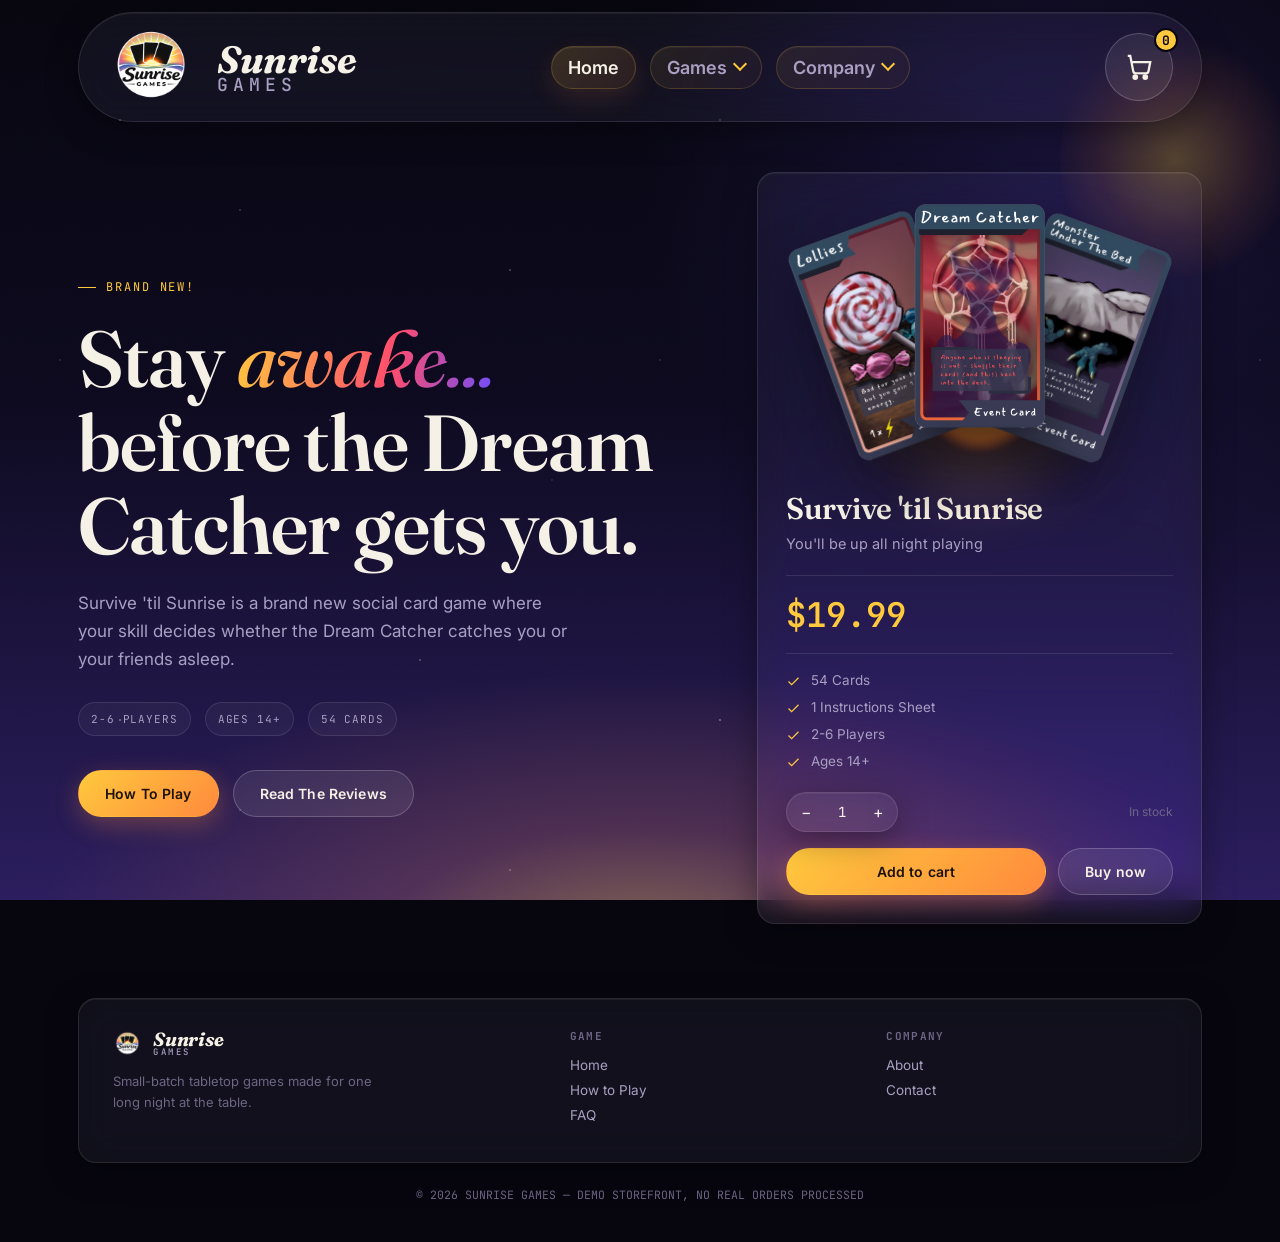
==== index.html @ 753b2a3f "Update drawer body styles and navigation links" ====
<!DOCTYPE html>
<html lang="en">
<head>
<meta charset="UTF-8">
<meta name="viewport" content="width=device-width, initial-scale=1.0">
<title>Sunrise Games</title>
<meta name="description" content="Survive 'til Sunrise — a brand new social card game where your skill decides whether the Dream Catcher catches you or your friends asleep.">
<link rel="icon" type="image/png" href="Logo.png">

<link rel="preconnect" href="https://fonts.googleapis.com">
<link rel="preconnect" href="https://fonts.gstatic.com" crossorigin>
<link href="https://fonts.googleapis.com/css2?family=Fraunces:ital,opsz,wght@0,9..144,300;0,9..144,500;0,9..144,600;0,9..144,700;0,9..144,900;1,9..144,500;1,9..144,600&family=Inter:wght@400;500;600;700&family=JetBrains+Mono:wght@400;500;600&display=swap" rel="stylesheet">

<style>
  :root{
    --night-1:#07060f;
    --night-2:#0d0a1f;
    --dusk:#2b1d5e;
    --rose:#ff4d6d;
    --ember:#ff8a3d;
    --gold:#ffc93d;
    --violet:#6b4dff;

    --ink:#f6f1e6;
    --ink-dim:#a99fc2;
    --ink-faint:#6e6585;

    --glass-bg:rgba(255,255,255,0.045);
    --glass-bg-strong:rgba(255,255,255,0.08);
    --glass-border:rgba(255,255,255,0.10);
    --glass-border-strong:rgba(255,255,255,0.20);

    --r:18px;
  }

  *{ box-sizing:border-box; margin:0; padding:0; }
  html{ scroll-behavior:smooth; }
  body{
    background:var(--night-1);
    color:var(--ink);
    font-family:'Inter',sans-serif;
    min-height:100vh;
    overflow-x:hidden;
  }
  ::selection{ background:var(--gold); color:#0d0a1f; }
  a{ color:inherit; text-decoration:none; }
  button{ font-family:inherit; cursor:pointer; border:0; color:inherit; }
  svg{ display:block; }

  h1,h2,h3,.wordmark{
    font-family:'Fraunces',serif;
    font-weight:600;
    letter-spacing:-0.01em;
    line-height:1.05;
  }

  .scene{
    position:fixed;
    inset:0;
    z-index:-2;
    overflow:hidden;
    background:
      radial-gradient(ellipse 72% 46% at 50% 105%, rgba(255,201,61,0.42), rgba(255,138,61,0.18) 28%, transparent 66%),
      radial-gradient(circle at 82% 18%, rgba(107,77,255,0.14), transparent 32%),
      linear-gradient(180deg, var(--night-1) 0%, var(--night-2) 44%, var(--dusk) 100%);
  }
  .stars{
    position:absolute;
    inset:0;
    background-image:
      radial-gradient(1.5px 1.5px at 20% 20%, rgba(255,255,255,0.55), transparent),
      radial-gradient(1.5px 1.5px at 70% 10%, rgba(255,255,255,0.4), transparent),
      radial-gradient(1px 1px at 40% 35%, rgba(255,255,255,0.5), transparent),
      radial-gradient(1.5px 1.5px at 85% 45%, rgba(255,255,255,0.4), transparent),
      radial-gradient(1px 1px at 10% 60%, rgba(255,255,255,0.35), transparent),
      radial-gradient(1.5px 1.5px at 55% 70%, rgba(255,255,255,0.3), transparent),
      radial-gradient(1px 1px at 92% 80%, rgba(255,255,255,0.3), transparent),
      radial-gradient(1.5px 1.5px at 30% 88%, rgba(255,255,255,0.25), transparent);
    background-repeat:repeat;
    background-size:600px 600px;
  }
  .grain{
    position:absolute;
    inset:0;
    pointer-events:none;
    opacity:0.035;
    mix-blend-mode:overlay;
    background-image:url("data:image/svg+xml,%3Csvg xmlns='http://www.w3.org/2000/svg' width='80' height='80'%3E%3Cfilter id='n'%3E%3CfeTurbulence type='fractalNoise' baseFrequency='0.9' numOctaves='2' stitchTiles='stitch'/%3E%3C/filter%3E%3Crect width='100%25' height='100%25' filter='url(%23n)'/%3E%3C/svg%3E");
  }

  .wrap{ max-width:1180px; margin:0 auto; padding:0 28px; }
  .glass{
    background:var(--glass-bg);
    backdrop-filter:blur(18px) saturate(140%);
    -webkit-backdrop-filter:blur(18px) saturate(140%);
    border:1px solid var(--glass-border);
    border-radius:var(--r);
    box-shadow:0 8px 32px rgba(0,0,0,0.35), inset 0 1px 0 rgba(255,255,255,0.06);
  }
  .glass-strong{
    background:rgba(13,10,31,0.76);
    border-color:var(--glass-border-strong);
    backdrop-filter:blur(22px) saturate(150%);
    -webkit-backdrop-filter:blur(22px) saturate(150%);
  }
  .eyebrow{
    font-family:'JetBrains Mono',monospace;
    text-transform:uppercase;
    letter-spacing:0.16em;
    font-size:12px;
    color:var(--gold);
    display:flex;
    align-items:center;
    gap:10px;
  }
  .eyebrow::before{ content:''; width:18px; height:1px; background:var(--gold); display:inline-block; }

  .nav{
    position:fixed;
    top:0;
    left:0;
    right:0;
    z-index:100;
    padding:12px 0;
  }
  .nav-inner{ max-width:1180px; margin:0 auto; padding:0 28px; }
  .nav-bar{
    display:flex;
    align-items:center;
    justify-content:space-between;
    padding:8px 28px;
    border-radius:999px;
  }
  .nav-logo{ display:flex; align-items:center; gap:18px; }
  .nav-logo img{ height:92px; width:auto; display:block; }
  .wordmark{ font-weight:700; font-style:italic; font-size:38px; }
  .wordmark span{
    display:block;
    font-family:'JetBrains Mono',monospace;
    font-style:normal;
    font-weight:500;
    font-size:18px;
    letter-spacing:0.28em;
    color:var(--ink-dim);
    margin-top:-4px;
  }
  .nav-links{ display:flex; align-items:center; gap:14px; list-style:none; }
  .nav-links a, .dropdown-toggle{ font-size:18px; font-weight:600; color:var(--ink-dim); transition:color 0.2s ease, background 0.2s ease, box-shadow 0.2s ease; }
  .nav-links a:hover, .nav-links a.active, .dropdown-toggle:hover, .nav-dropdown:focus-within .dropdown-toggle{ color:var(--ink); }

  .nav-links > li > a{
    display:flex;
    align-items:center;
    gap:8px;
    padding:10px 16px;
    border-radius:999px;
    border:1px solid rgba(255,201,61,0.18);
    background:linear-gradient(135deg, rgba(255,201,61,0.08), rgba(255,138,61,0.04));
    box-shadow:inset 0 1px 0 rgba(255,255,255,0.05);
  }
  .nav-links > li > a:hover,
  .nav-links > li > a.active{
    color:var(--ink);
    background:linear-gradient(135deg, rgba(255,201,61,0.16), rgba(255,138,61,0.10));
    box-shadow:0 10px 26px rgba(255,138,61,0.12), inset 0 1px 0 rgba(255,255,255,0.08);
  }
  .nav-dropdown{ position:relative; }
  .dropdown-toggle{ display:flex; align-items:center; gap:8px; background:linear-gradient(135deg, rgba(255,201,61,0.08), rgba(255,138,61,0.04)); padding:10px 16px; border:1px solid rgba(255,201,61,0.18); border-radius:999px; box-shadow:inset 0 1px 0 rgba(255,255,255,0.05); }
  .dropdown-toggle:hover, .nav-dropdown:focus-within .dropdown-toggle{ background:linear-gradient(135deg, rgba(255,201,61,0.16), rgba(255,138,61,0.10)); box-shadow:0 10px 26px rgba(255,138,61,0.12), inset 0 1px 0 rgba(255,255,255,0.08); }
  .dropdown-toggle::after{ content:''; width:8px; height:8px; border-right:2px solid var(--gold); border-bottom:2px solid var(--gold); transform:translateY(-3px) rotate(45deg); transition:transform 0.2s ease, border-color 0.2s ease; }
  .nav-dropdown:hover .dropdown-toggle::after, .nav-dropdown:focus-within .dropdown-toggle::after{ transform:translateY(1px) rotate(225deg); border-color:var(--ink); }
  .dropdown-menu{
    position:absolute;
    top:calc(100% + 18px);
    right:0;
    min-width:190px;
    list-style:none;
    padding:10px;
    border-radius:22px;
    background:linear-gradient(180deg, rgba(24,18,49,0.96), rgba(10,8,16,0.94));
    border:1px solid rgba(255,201,61,0.18);
    box-shadow:0 22px 54px rgba(0,0,0,0.42), 0 0 34px rgba(255,138,61,0.08), inset 0 1px 0 rgba(255,255,255,0.08);
    backdrop-filter:blur(20px);
    opacity:0;
    visibility:hidden;
    transform:translateY(-6px);
    transition:opacity 0.2s ease, transform 0.2s ease, visibility 0.2s ease;
  }
  .nav-dropdown:hover .dropdown-menu, .nav-dropdown:focus-within .dropdown-menu{ opacity:1; visibility:visible; transform:translateY(0); }
  .dropdown-menu a{ display:block; padding:12px 14px; border-radius:14px; font-size:15px; }
  .dropdown-menu a:hover{ background:linear-gradient(135deg, rgba(255,201,61,0.16), rgba(255,138,61,0.10)); color:var(--gold); }
  .nav-right{ display:flex; align-items:center; gap:20px; }
  .cart-btn{
    position:relative;
    width:68px;
    height:68px;
    border-radius:50%;
    display:flex;
    align-items:center;
    justify-content:center;
    border:1px solid var(--glass-border-strong);
    background:var(--glass-bg-strong);
    transition:transform 0.2s ease, border-color 0.2s ease;
  }
  .cart-btn:hover{ transform:translateY(-2px); border-color:var(--gold); }
  .cart-btn svg{ width:30px; height:30px; }
  .cart-count{
    position:absolute;
    top:-6px;
    right:-6px;
    background:var(--gold);
    color:#0d0a1f;
    font-family:'JetBrains Mono',monospace;
    font-size:13px;
    font-weight:700;
    min-width:24px;
    height:24px;
    border-radius:50%;
    display:flex;
    align-items:center;
    justify-content:center;
    border:2px solid var(--night-1);
  }
  .nav-toggle{
    display:none;
    width:68px;
    height:68px;
    border-radius:50%;
    border:1px solid rgba(255,201,61,0.24);
    background:radial-gradient(circle at 32% 20%, rgba(255,201,61,0.18), transparent 34%), var(--glass-bg-strong);
    align-items:center;
    justify-content:center;
    box-shadow:0 10px 28px rgba(0,0,0,0.22), inset 0 1px 0 rgba(255,255,255,0.08);
    transition:transform 0.2s ease, border-color 0.2s ease, box-shadow 0.2s ease;
  }
  .nav-toggle span,
  .nav-toggle::before,
  .nav-toggle::after{
    content:'';
    display:block;
    width:26px;
    height:2px;
    background:var(--ink);
    position:relative;
  }
  .nav-toggle:hover{ transform:translateY(-2px); border-color:var(--gold); box-shadow:0 14px 32px rgba(255,138,61,0.16), inset 0 1px 0 rgba(255,255,255,0.1); }
  .nav-toggle span,
  .nav-toggle::before,
  .nav-toggle::after{ background:linear-gradient(90deg, var(--gold), var(--ember)); border-radius:999px; box-shadow:0 0 10px rgba(255,201,61,0.2); }
  .nav-toggle::before{ position:absolute; transform:translateY(-8px); }
  .nav-toggle::after{ position:absolute; transform:translateY(8px); }

  .btn{
    display:inline-flex;
    align-items:center;
    justify-content:center;
    gap:8px;
    padding:14px 26px;
    border-radius:999px;
    font-size:14px;
    font-weight:600;
    letter-spacing:0.01em;
    border:1px solid transparent;
    transition:transform 0.2s ease, box-shadow 0.2s ease, border-color 0.2s ease;
    white-space:nowrap;
  }
  .btn-primary{
    background:linear-gradient(135deg, var(--gold), var(--ember));
    color:#1c1206;
    box-shadow:0 8px 24px rgba(255,138,61,0.30);
  }
  .btn-primary:hover{ transform:translateY(-2px); box-shadow:0 12px 32px rgba(255,138,61,0.42); }
  .btn-ghost{ background:var(--glass-bg-strong); border-color:var(--glass-border-strong); color:var(--ink); }
  .btn-ghost:hover{ transform:translateY(-2px); border-color:var(--gold); }
  .btn-block{ width:100%; }

  main{ min-height:calc(100vh - 210px); }
  .hero{
    min-height:100vh;
    display:flex;
    align-items:center;
    padding:172px 0 74px;
  }
  .hero-grid{
    display:grid;
    grid-template-columns:minmax(0, 1.05fr) minmax(360px, 0.75fr);
    gap:56px;
    align-items:center;
  }
  .hero-copy{ max-width:640px; }
  .hero-tag{ margin-bottom:22px; }
  h1{ font-size:clamp(46px, 6.2vw, 82px); margin-bottom:22px; }
  h1 em{
    font-style:italic;
    font-weight:500;
    background:linear-gradient(100deg, var(--gold), var(--rose) 60%, var(--violet));
    -webkit-background-clip:text;
    background-clip:text;
    color:transparent;
  }
  .lede{
    font-size:17px;
    color:var(--ink-dim);
    max-width:500px;
    line-height:1.65;
    margin-bottom:28px;
  }
  .mini-facts{
    display:flex;
    gap:14px;
    flex-wrap:wrap;
    margin-bottom:34px;
  }
  .mini-facts span{
    font-family:'JetBrains Mono',monospace;
    font-size:11px;
    letter-spacing:0.08em;
    text-transform:uppercase;
    color:var(--ink-dim);
    padding:9px 12px;
    border-radius:999px;
    border:1px solid var(--glass-border);
    background:rgba(255,255,255,0.04);
  }
  .hero-actions{ display:flex; gap:14px; flex-wrap:wrap; }

  .purchase-card{
    padding:28px;
    position:relative;
    overflow:visible;
  }
  .purchase-card::before{
    content:'';
    position:absolute;
    inset:-20% -20% auto auto;
    width:230px;
    height:270px;
    border-radius:50%;
    background:radial-gradient(circle, rgba(255,201,61,0.28), rgba(255,138,61,0.10) 44%, transparent 70%);
    pointer-events:none;
  }
  .product-visual{
    position:relative;
    height:270px;
    margin-bottom:22px;
    display:flex;
    align-items:center;
    justify-content:center;
  }
  .sunglow{
    position:absolute;
    bottom:18px;
    left:50%;
    transform:translateX(-50%);
    width:120px;
    height:120px;
    border-radius:50%;
    background:radial-gradient(circle, var(--gold), var(--ember) 55%, transparent 75%);
    filter:blur(2px);
    box-shadow:0 0 80px 24px rgba(255,180,60,0.32);
    z-index:1;
  }
  .pcard{
    position:absolute;
    top:12px;
    left:50%;
    width:150px;
    aspect-ratio:2.25 / 3.5;
    border-radius:12px;
    background:transparent;
    filter:drop-shadow(0 28px 30px rgba(0,0,0,0.48));
    z-index:2;
    transition:transform 0.42s cubic-bezier(.2,.8,.2,1), opacity 0.35s ease, filter 0.35s ease;
  }
  .pcard img{ width:100%; height:100%; object-fit:contain; display:block; }
  .pcard.c0{ opacity:0; transform:translateX(calc(-50% - 95px)) translateY(8px) rotate(-20deg); z-index:1; }
  .pcard.c1{ transform:translateX(calc(-50% - 95px)) translateY(6px) rotate(-20deg); z-index:2; }
  .pcard.c2{ transform:translateX(-50%) translateY(-14px) rotate(0deg); z-index:4; }
  .pcard.c3{ transform:translateX(calc(-50% + 95px)) translateY(6px) rotate(20deg); z-index:3; }
  .pcard.c4{ opacity:0; transform:translateX(calc(-50% + 95px)) translateY(8px) rotate(20deg); z-index:1; }
  .product-visual:hover .pcard{ opacity:1; filter:drop-shadow(0 32px 34px rgba(0,0,0,0.54)); }
  .product-visual:hover .pcard.c0{ transform:translateX(calc(-50% - 140px)) translateY(34px) rotate(-34deg); }
  .product-visual:hover .pcard.c1{ transform:translateX(calc(-50% - 70px)) translateY(4px) rotate(-17deg); }
  .product-visual:hover .pcard.c2{ transform:translateX(-50%) translateY(-20px) rotate(0deg); }
  .product-visual:hover .pcard.c3{ transform:translateX(calc(-50% + 70px)) translateY(4px) rotate(17deg); }
  .product-visual:hover .pcard.c4{ transform:translateX(calc(-50% + 140px)) translateY(34px) rotate(34deg); }

  .product-head{ position:relative; }
  .product-head h2{ font-size:30px; margin-bottom:8px; }
  .product-head p{ color:var(--ink-dim); font-size:14.5px; line-height:1.55; margin-bottom:20px; }
  .price-row{
    display:flex;
    align-items:baseline;
    justify-content:space-between;
    gap:14px;
    padding:16px 0;
    border-top:1px solid var(--glass-border);
    border-bottom:1px solid var(--glass-border);
    margin-bottom:18px;
  }
  .price-row .big{ font-family:'JetBrains Mono',monospace; font-size:34px; font-weight:600; color:var(--gold); }
  .price-row .small{ font-size:12px; color:var(--ink-faint); text-align:right; }
  .included{
    list-style:none;
    display:grid;
    gap:10px;
    margin-bottom:22px;
  }
  .included li{
    display:flex;
    align-items:flex-start;
    gap:10px;
    font-size:13.5px;
    color:var(--ink-dim);
  }
  .included svg{ width:15px; height:15px; flex-shrink:0; margin-top:2px; color:var(--gold); }
  .qty-row{ display:flex; align-items:center; justify-content:space-between; gap:16px; margin-bottom:16px; }
  .qty-control{ display:flex; align-items:center; border-radius:999px; overflow:hidden; }
  .qty-control button{ width:38px; height:38px; background:transparent; font-size:16px; }
  .qty-control button:hover{ background:rgba(255,255,255,0.06); }
  .qty-val{ width:34px; text-align:center; font-family:'JetBrains Mono',monospace; font-size:14px; }
  .stock-note{ font-size:12px; color:var(--ink-faint); display:flex; align-items:center; gap:6px; }
  .buy-actions{ display:flex; gap:12px; }

  footer{ padding:0 0 40px; }
  .footer-bar{
    padding:30px 34px;
    display:grid;
    grid-template-columns:1.5fr 1fr 1fr;
    gap:36px;
  }
  .footer-brand .nav-logo{ margin-bottom:12px; gap:10px; }
  .footer-brand .wordmark{ font-size:19px; }
  .footer-brand .wordmark span{ font-size:9px; margin-top:-2px; }
  .footer-brand p{ font-size:13px; color:var(--ink-faint); max-width:260px; line-height:1.6; }
  .footer-col h5{ font-family:'JetBrains Mono',monospace; font-size:11px; letter-spacing:0.12em; text-transform:uppercase; color:var(--ink-faint); margin-bottom:14px; }
  .footer-col a{ display:block; font-size:13.5px; color:var(--ink-dim); margin-bottom:9px; transition:color 0.2s; }
  .footer-col a:hover{ color:var(--gold); }
  .footer-bottom{ text-align:center; font-size:11.5px; color:var(--ink-faint); margin-top:24px; font-family:'JetBrains Mono',monospace; }

  .overlay{
    position:fixed;
    inset:0;
    background:rgba(0,0,0,0.5);
    backdrop-filter:blur(4px);
    z-index:150;
    opacity:0;
    pointer-events:none;
    transition:opacity 0.3s ease;
  }
  .overlay.open{ opacity:1; pointer-events:auto; }
  .drawer{
    position:fixed;
    top:0;
    right:0;
    bottom:0;
    width:400px;
    max-width:92vw;
    z-index:160;
    transform:translateX(100%);
    transition:transform 0.4s cubic-bezier(.2,.8,.2,1);
    display:flex;
    flex-direction:column;
    border-radius:var(--r) 0 0 var(--r);
    border-left:1px solid var(--glass-border-strong);
  }
  .drawer.open{ transform:translateX(0); }
  .drawer-head{ display:flex; align-items:center; justify-content:space-between; padding:24px 26px; border-bottom:1px solid var(--glass-border); }
  .drawer-head h3{ font-size:18px; }
  .drawer-close{ width:32px; height:32px; border-radius:50%; display:flex; align-items:center; justify-content:center; background:rgba(255,255,255,0.06); }
  .drawer-body{ flex:1; padding:24px 26px; overflow-y:auto; -webkit-mask-image:linear-gradient(to bottom, transparent 0, #000 24px, #000 calc(100% - 24px), transparent 100%); mask-image:linear-gradient(to bottom, transparent 0, #000 24px, #000 calc(100% - 24px), transparent 100%); }
  .drawer-item{ display:flex; gap:14px; padding-bottom:20px; margin-bottom:20px; border-bottom:1px solid var(--glass-border); }
  .drawer-item .thumb{ width:64px; height:84px; border-radius:10px; background:linear-gradient(160deg,#18141f,#08070c); border:1px solid var(--glass-border-strong); flex-shrink:0; display:flex; align-items:center; justify-content:center; }
  .drawer-item .thumb img{ width:100%; height:100%; object-fit:cover; display:block; border-radius:9px; }
  .drawer-item .info{ flex:1; }
  .drawer-item .info h4{ font-size:14.5px; margin-bottom:6px; font-family:'Fraunces',serif; font-style:italic; }
  .drawer-item .info .meta{ font-size:12px; color:var(--ink-faint); margin-bottom:10px; }
  .drawer-empty{ text-align:center; padding:60px 20px; color:var(--ink-faint); font-size:13.5px; line-height:1.6; }
  .drawer-foot{ padding:22px 26px 28px; border-top:1px solid var(--glass-border); }
  .drawer-foot .row{ display:flex; justify-content:space-between; font-size:13.5px; color:var(--ink-dim); margin-bottom:8px; }
  .drawer-foot .row.total{ color:var(--ink); font-weight:600; font-size:15px; margin:14px 0 18px; }
  .drawer-foot .row.total .v{ font-family:'JetBrains Mono',monospace; color:var(--gold); }

  .toast{
    position:fixed;
    bottom:28px;
    left:50%;
    transform:translateX(-50%) translateY(20px);
    padding:14px 22px;
    border-radius:999px;
    z-index:200;
    display:flex;
    align-items:center;
    gap:10px;
    opacity:0;
    pointer-events:none;
    transition:all 0.35s cubic-bezier(.2,.8,.2,1);
    font-size:13.5px;
  }
  .toast.show{ opacity:1; transform:translateX(-50%) translateY(0); }
  .toast svg{ width:16px; height:16px; color:var(--gold); }

  :focus-visible{ outline:2px solid var(--gold); outline-offset:3px; }

  @media (max-width:980px){
    .hero{ min-height:auto; padding:166px 0 54px; }
    .hero-grid{ grid-template-columns:1fr; gap:34px; }
    .purchase-card{ max-width:560px; }
    .footer-bar{ grid-template-columns:1fr 1fr; }
  }
  @media (max-width:680px){
    .wrap{ padding:0 18px; }
    .nav-inner{ padding:0 14px; }
    .nav-bar{ padding:8px 14px; }
    .nav-logo{ gap:10px; }
    .nav-logo img{ height:64px; }
    .wordmark{ font-size:26px; }
    .wordmark span{ font-size:12px; margin-top:-2px; }
    .nav-right{ gap:10px; }
    .nav-links{
      display:none;
      position:absolute;
      top:92px;
      right:14px;
      left:14px;
      min-width:0;
      flex-direction:column;
      gap:6px;
      padding:18px 22px;
      border-radius:16px;
      background:linear-gradient(180deg, rgba(24,18,49,0.96), rgba(10,8,16,0.94));
      backdrop-filter:blur(20px);
      border:1px solid rgba(255,201,61,0.18);
      box-shadow:0 22px 54px rgba(0,0,0,0.42), 0 0 34px rgba(255,138,61,0.08);
    }
    .nav-links.open{ display:flex; }
    .nav-links > li{ width:100%; }
    .nav-links > li > a{ width:100%; justify-content:space-between; }
    .nav-dropdown{ width:100%; }
    .dropdown-toggle{ width:100%; justify-content:space-between; }
    .dropdown-menu{ position:static; display:none; opacity:1; visibility:visible; transform:none; margin-top:8px; box-shadow:inset 0 1px 0 rgba(255,255,255,0.06); background:rgba(7,6,15,0.42); }
    .nav-dropdown:hover .dropdown-menu, .nav-dropdown:focus-within .dropdown-menu{ display:block; }
    .cart-btn, .nav-toggle{ width:52px; height:52px; display:flex; flex:0 0 52px; }
    .cart-btn svg{ width:24px; height:24px; }
    .cart-count{ min-width:20px; height:20px; font-size:11px; }
    .hero{ padding-top:126px; padding-bottom:42px; }
    h1{ font-size:clamp(38px, 12vw, 58px); }
    .lede{ font-size:16px; }
    .hero-actions, .buy-actions{ flex-direction:column; align-items:stretch; }
    .purchase-card{ padding:22px; }
    .product-visual{ height:238px; margin-bottom:18px; }
    .pcard{ width:132px; }
    .pcard.c0{ transform:translateX(calc(-50% - 76px)) translateY(8px) rotate(-18deg); }
    .pcard.c1{ transform:translateX(calc(-50% - 76px)) translateY(6px) rotate(-18deg); }
    .pcard.c2{ transform:translateX(-50%) translateY(-10px) rotate(0deg); }
    .pcard.c3{ transform:translateX(calc(-50% + 76px)) translateY(6px) rotate(18deg); }
    .pcard.c4{ transform:translateX(calc(-50% + 76px)) translateY(8px) rotate(18deg); }
    .product-visual:hover .pcard.c0{ transform:translateX(calc(-50% - 108px)) translateY(28px) rotate(-32deg); }
    .product-visual:hover .pcard.c1{ transform:translateX(calc(-50% - 54px)) translateY(4px) rotate(-16deg); }
    .product-visual:hover .pcard.c2{ transform:translateX(-50%) translateY(-16px) rotate(0deg); }
    .product-visual:hover .pcard.c3{ transform:translateX(calc(-50% + 54px)) translateY(4px) rotate(16deg); }
    .product-visual:hover .pcard.c4{ transform:translateX(calc(-50% + 108px)) translateY(28px) rotate(32deg); }
    .qty-row{ align-items:flex-start; flex-direction:column; }
    .footer-bar{ grid-template-columns:1fr; }
  }

  @media (prefers-reduced-motion:reduce){
    *{ animation-duration:0.001ms !important; transition-duration:0.001ms !important; }
  }
</style>
</head>
<body>
<div class="scene" aria-hidden="true"><div class="stars"></div><div class="grain"></div></div>

<header class="nav">
  <div class="nav-inner">
    <div class="nav-bar glass">
      <a href="#top" class="nav-logo" aria-label="Sunrise Games home">
        <img src="Logo.png" alt="" aria-hidden="true">
        <span class="wordmark">Sunrise<span>GAMES</span></span>
      </a>
      <ul class="nav-links" id="navLinks">
        <li><a class="active" href="#top">Home</a></li>
        <li class="nav-dropdown">
          <button class="dropdown-toggle" type="button" aria-haspopup="true" aria-expanded="false">Games</button>
          <ul class="dropdown-menu" aria-label="Game pages">
            <li><a href="buy.html">Products</a></li>
            <li><a href="how-to-play.html">How to Play</a></li>
            <li><a href="faq.html">FAQ</a></li>
          </ul>
        </li>
        <li class="nav-dropdown">
          <button class="dropdown-toggle" type="button" aria-haspopup="true" aria-expanded="false">Company</button>
          <ul class="dropdown-menu" aria-label="Company pages">
            <li><a href="about.html">About Us</a></li>
            <li><a href="contact.html">Contact Us</a></li>
          </ul>
        </li>
      </ul>
      <div class="nav-right">
        <button class="cart-btn" id="cartOpenBtn" aria-label="Open cart">
          <svg viewBox="0 0 24 24" fill="none" stroke="currentColor" stroke-width="1.8" aria-hidden="true"><path d="M3 3h2l2.4 12.4a2 2 0 0 0 2 1.6h8.2a2 2 0 0 0 2-1.6L21 8H6"/><circle cx="9" cy="20" r="1.4" fill="currentColor"/><circle cx="17" cy="20" r="1.4" fill="currentColor"/></svg>
          <span class="cart-count" id="cartCount">0</span>
        </button>
        <button class="nav-toggle" id="navToggle" aria-label="Menu"><span></span></button>
      </div>
    </div>
  </div>
</header>

<main id="top">
  <section class="hero" aria-label="Survive 'til Sunrise">
    <div class="wrap hero-grid">
      <div class="hero-copy">
        <div class="eyebrow hero-tag">Brand New!</div>
        <h1>Stay <em>awake...</em><br>before the Dream Catcher gets you.</h1>
        <p class="lede">Survive 'til Sunrise is a brand new social card game where your skill decides whether the Dream Catcher catches you or your friends asleep.</p>
        <div class="mini-facts" aria-label="Game facts">
          <span>2-6 players</span>
          <span>Ages 14+</span>
          <span>54 cards</span>
        </div>
        <div class="hero-actions">
          <a href="how-to-play.html" class="btn btn-primary">How To Play</a>
          <a href="reviews.html" class="btn btn-ghost">Read The Reviews</a>
        </div>
      </div>

      <aside class="purchase-card glass" aria-label="Buy Survive 'til Sunrise">
        <div class="product-visual" aria-hidden="true">
          <div class="sunglow"></div>
          <div class="pcard c0">
            <img src="cards/Light Off.png" alt="Light Off card">
          </div>
          <div class="pcard c1">
            <img src="cards/Lollies.png" alt="Lollies card">
          </div>
          <div class="pcard c2">
            <img src="cards/Dream Catcher.png" alt="Dream Catcher card">
          </div>
          <div class="pcard c3">
            <img src="cards/Monster Under The Bed.png" alt="Monster Under The Bed card">
          </div>
          <div class="pcard c4">
            <img src="cards/Coffee Cup.png" alt="Coffee card">
          </div>
        </div>

        <div class="product-head">
          <h2>Survive 'til Sunrise</h2>
          <p>You'll be up all night playing</p>
        </div>

        <div class="price-row">
          <span class="big">$19.99</span>
        </div>

        <ul class="included">
          <li><svg viewBox="0 0 24 24" fill="none" stroke="currentColor" stroke-width="2"><path d="M20 6L9 17l-5-5"/></svg>54 Cards</li>
          <li><svg viewBox="0 0 24 24" fill="none" stroke="currentColor" stroke-width="2"><path d="M20 6L9 17l-5-5"/></svg>1 Instructions Sheet</li>
          <li><svg viewBox="0 0 24 24" fill="none" stroke="currentColor" stroke-width="2"><path d="M20 6L9 17l-5-5"/></svg>2-6 Players</li>
          <li><svg viewBox="0 0 24 24" fill="none" stroke="currentColor" stroke-width="2"><path d="M20 6L9 17l-5-5"/></svg>Ages 14+</li>
        </ul>

        <div class="qty-row">
          <div class="qty-control glass" aria-label="Quantity selector">
            <button id="qtyMinus" aria-label="Decrease quantity">−</button>
            <span class="qty-val" id="qtyVal">1</span>
            <button id="qtyPlus" aria-label="Increase quantity">+</button>
          </div>
          <div class="stock-note">In stock</div>
        </div>

        <div class="buy-actions">
          <button class="btn btn-primary btn-block" id="buyAddBtn">Add to cart</button>
          <button class="btn btn-ghost" id="buyNowBtn">Buy now</button>
        </div>
      </aside>
    </div>
  </section>
</main>

<footer>
  <div class="wrap">
    <div class="footer-bar glass">
      <div class="footer-brand">
        <a href="#top" class="nav-logo">
          <img src="Logo.png" alt="" aria-hidden="true" style="height:30px;">
          <span class="wordmark">Sunrise<span>GAMES</span></span>
        </a>
        <p>Small-batch tabletop games made for one long night at the table.</p>
      </div>
      <div class="footer-col">
        <h5>Game</h5>
        <a href="index.html#top">Home</a>
        <a href="how-to-play.html">How to Play</a>
        <a href="faq.html">FAQ</a>
      </div>
      <div class="footer-col">
        <h5>Company</h5>
        <a href="about.html">About</a>
        <a href="contact.html">Contact</a>
      </div>
    </div>
    <div class="footer-bottom">© 2026 SUNRISE GAMES — DEMO STOREFRONT, NO REAL ORDERS PROCESSED</div>
  </div>
</footer>

<div class="overlay" id="overlay"></div>
<div class="drawer glass-strong" id="drawer" aria-label="Shopping cart" aria-hidden="true">
  <div class="drawer-head">
    <h3>Your cart</h3>
    <button class="drawer-close" id="drawerClose" aria-label="Close cart">
      <svg width="14" height="14" viewBox="0 0 24 24" fill="none" stroke="currentColor" stroke-width="2" aria-hidden="true"><path d="M6 6l12 12M18 6L6 18"/></svg>
    </button>
  </div>
  <div class="drawer-body" id="drawerBody">
    <div class="drawer-empty">Your cart is empty.<br>Add a deck and stay up with us.</div>
  </div>
  <div class="drawer-foot" id="drawerFoot" style="display:none;">
    <div class="row"><span>Subtotal</span><span id="drawerSubtotal">$0.00</span></div>
    <div class="row"><span>Shipping</span><span id="drawerShipping">—</span></div>
    <div class="row total"><span>Total</span><span class="v" id="drawerTotal">$0.00</span></div>
    <button class="btn btn-primary btn-block" id="checkoutBtn">Checkout</button>
  </div>
</div>

<div class="toast glass" id="toast" role="status" aria-live="polite">
  <svg viewBox="0 0 24 24" fill="none" stroke="currentColor" stroke-width="2" aria-hidden="true"><path d="M20 6L9 17l-5-5"/></svg>
  <span id="toastMsg">Added to cart</span>
</div>

<script>
(function(){
  const PRICE = 19.99;
  const CART_STORAGE_KEY = 'sunriseCartQty';
  function loadCartQty(){
    const savedQty = Number.parseInt(localStorage.getItem(CART_STORAGE_KEY) || '0', 10);
    return Number.isFinite(savedQty) && savedQty > 0 ? savedQty : 0;
  }
  function saveCartQty(){
    if (cartQty > 0) localStorage.setItem(CART_STORAGE_KEY, String(cartQty));
    else localStorage.removeItem(CART_STORAGE_KEY);
  }
  let cartQty = loadCartQty();
  let buyQty = 1;

  const navToggle = document.getElementById('navToggle');
  const navLinks = document.getElementById('navLinks');
  navToggle.addEventListener('click', () => navLinks.classList.toggle('open'));
  navLinks.querySelectorAll('a').forEach(link => link.addEventListener('click', () => navLinks.classList.remove('open')));

  const cartCountEl = document.getElementById('cartCount');
  const drawerBody = document.getElementById('drawerBody');
  const drawerFoot = document.getElementById('drawerFoot');
  const drawerSubtotal = document.getElementById('drawerSubtotal');
  const drawerShipping = document.getElementById('drawerShipping');
  const drawerTotal = document.getElementById('drawerTotal');
  const overlay = document.getElementById('overlay');
  const drawer = document.getElementById('drawer');

  function money(n){ return '$' + n.toFixed(2); }

  function renderCart(){
    saveCartQty();
    cartCountEl.textContent = cartQty;
    if (cartQty === 0){
      drawerBody.innerHTML = '<div class="drawer-empty">Your cart is empty.<br>Add a deck and stay up with us.</div>';
      drawerFoot.style.display = 'none';
      return;
    }

    const subtotal = PRICE * cartQty;
    const shipping = subtotal >= 35 ? 0 : 5.99;
    drawerBody.innerHTML = `
      <div class="drawer-item">
        <div class="thumb"><img src="cards/Dream Catcher.png" alt="" aria-hidden="true"></div>
        <div class="info">
          <h4>Survive 'til Sunrise</h4>
          <div class="meta">${cartQty} × ${money(PRICE)}</div>
          <div class="qty-control glass" style="width:fit-content;">
            <button id="drawerMinus" aria-label="Decrease quantity">−</button>
            <span class="qty-val">${cartQty}</span>
            <button id="drawerPlus" aria-label="Increase quantity">+</button>
          </div>
        </div>
      </div>`;

    drawerFoot.style.display = 'block';
    drawerSubtotal.textContent = money(subtotal);
    drawerShipping.textContent = shipping === 0 ? 'Free' : money(shipping);
    drawerTotal.textContent = money(subtotal + shipping);

    document.getElementById('drawerPlus').addEventListener('click', () => { cartQty++; renderCart(); });
    document.getElementById('drawerMinus').addEventListener('click', () => { cartQty = Math.max(0, cartQty - 1); renderCart(); });
  }

  function openDrawer(){
    overlay.classList.add('open');
    drawer.classList.add('open');
    drawer.setAttribute('aria-hidden','false');
  }

  function closeDrawer(){
    overlay.classList.remove('open');
    drawer.classList.remove('open');
    drawer.setAttribute('aria-hidden','true');
  }

  document.getElementById('cartOpenBtn').addEventListener('click', openDrawer);
  document.getElementById('drawerClose').addEventListener('click', closeDrawer);
  overlay.addEventListener('click', closeDrawer);
  window.addEventListener('keydown', e => { if (e.key === 'Escape') closeDrawer(); });

  let toastTimer;
  function showToast(msg){
    const toast = document.getElementById('toast');
    document.getElementById('toastMsg').textContent = msg;
    toast.classList.add('show');
    clearTimeout(toastTimer);
    toastTimer = setTimeout(() => toast.classList.remove('show'), 2400);
  }

  function addToCart(qty){
    cartQty += qty;
    renderCart();
    showToast(qty === 1 ? 'Survive \'til Sunrise added to cart' : `${qty} × Survive 'til Sunrise added to cart`);
    openDrawer();
  }

  const qtyVal = document.getElementById('qtyVal');
  document.getElementById('qtyPlus').addEventListener('click', () => {
    buyQty = Math.min(10, buyQty + 1);
    qtyVal.textContent = buyQty;
  });
  document.getElementById('qtyMinus').addEventListener('click', () => {
    buyQty = Math.max(1, buyQty - 1);
    qtyVal.textContent = buyQty;
  });

  document.getElementById('buyAddBtn').addEventListener('click', () => addToCart(buyQty));
  document.getElementById('buyNowBtn').addEventListener('click', () => {
    addToCart(buyQty);
    setTimeout(() => showToast('This is a demo store — no real checkout yet'), 500);
  });
  document.getElementById('checkoutBtn').addEventListener('click', () => {
    showToast('Demo store — checkout is not wired to a payment processor');
  });

  renderCart();
})();
</script>
</body>
</html>
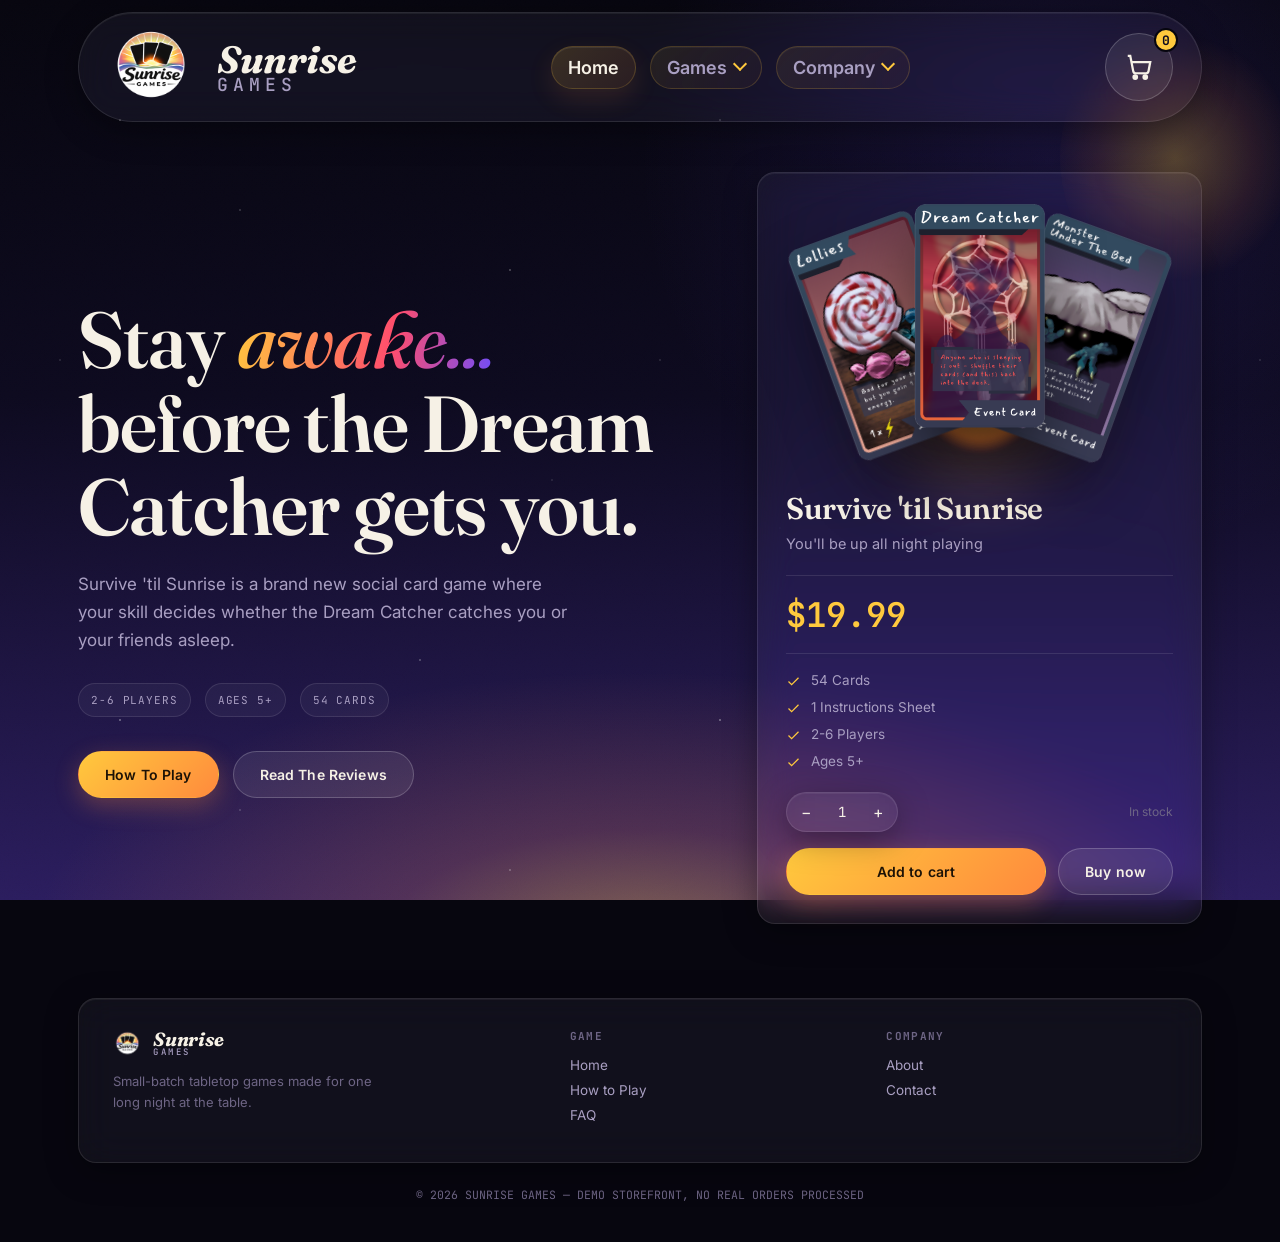
==== commit 8b02f17c: "Update homepage age rating" ====
--- a/index.html
+++ b/index.html
@@ -612,12 +612,11 @@
   <section class="hero" aria-label="Survive 'til Sunrise">
     <div class="wrap hero-grid">
       <div class="hero-copy">
-        <div class="eyebrow hero-tag">Brand New!</div>
         <h1>Stay <em>awake...</em><br>before the Dream Catcher gets you.</h1>
         <p class="lede">Survive 'til Sunrise is a brand new social card game where your skill decides whether the Dream Catcher catches you or your friends asleep.</p>
         <div class="mini-facts" aria-label="Game facts">
           <span>2-6 players</span>
-          <span>Ages 14+</span>
+          <span>Ages 5+</span>
           <span>54 cards</span>
         </div>
         <div class="hero-actions">
@@ -659,7 +658,7 @@
           <li><svg viewBox="0 0 24 24" fill="none" stroke="currentColor" stroke-width="2"><path d="M20 6L9 17l-5-5"/></svg>54 Cards</li>
           <li><svg viewBox="0 0 24 24" fill="none" stroke="currentColor" stroke-width="2"><path d="M20 6L9 17l-5-5"/></svg>1 Instructions Sheet</li>
           <li><svg viewBox="0 0 24 24" fill="none" stroke="currentColor" stroke-width="2"><path d="M20 6L9 17l-5-5"/></svg>2-6 Players</li>
-          <li><svg viewBox="0 0 24 24" fill="none" stroke="currentColor" stroke-width="2"><path d="M20 6L9 17l-5-5"/></svg>Ages 14+</li>
+          <li><svg viewBox="0 0 24 24" fill="none" stroke="currentColor" stroke-width="2"><path d="M20 6L9 17l-5-5"/></svg>Ages 5+</li>
         </ul>
 
         <div class="qty-row">
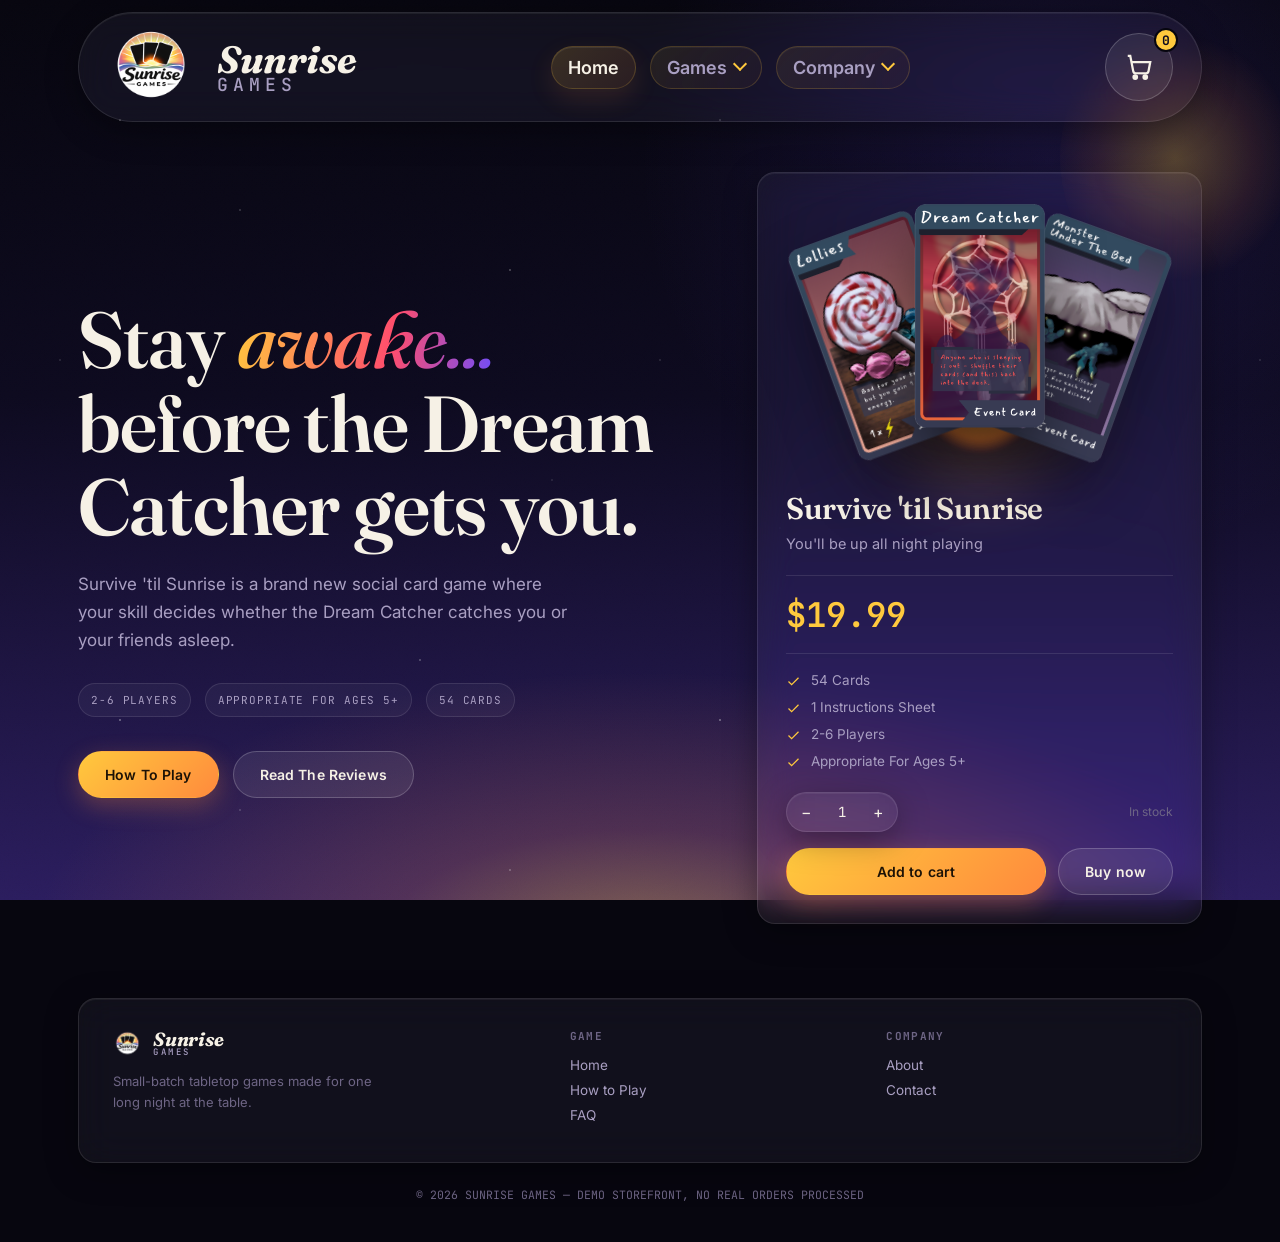
==== commit 08132e48: "Update age suitability copy" ====
--- a/index.html
+++ b/index.html
@@ -616,7 +616,7 @@
         <p class="lede">Survive 'til Sunrise is a brand new social card game where your skill decides whether the Dream Catcher catches you or your friends asleep.</p>
         <div class="mini-facts" aria-label="Game facts">
           <span>2-6 players</span>
-          <span>Ages 5+</span>
+          <span>Appropriate For Ages 5+</span>
           <span>54 cards</span>
         </div>
         <div class="hero-actions">
@@ -658,7 +658,7 @@
           <li><svg viewBox="0 0 24 24" fill="none" stroke="currentColor" stroke-width="2"><path d="M20 6L9 17l-5-5"/></svg>54 Cards</li>
           <li><svg viewBox="0 0 24 24" fill="none" stroke="currentColor" stroke-width="2"><path d="M20 6L9 17l-5-5"/></svg>1 Instructions Sheet</li>
           <li><svg viewBox="0 0 24 24" fill="none" stroke="currentColor" stroke-width="2"><path d="M20 6L9 17l-5-5"/></svg>2-6 Players</li>
-          <li><svg viewBox="0 0 24 24" fill="none" stroke="currentColor" stroke-width="2"><path d="M20 6L9 17l-5-5"/></svg>Ages 5+</li>
+          <li><svg viewBox="0 0 24 24" fill="none" stroke="currentColor" stroke-width="2"><path d="M20 6L9 17l-5-5"/></svg>Appropriate For Ages 5+</li>
         </ul>
 
         <div class="qty-row">
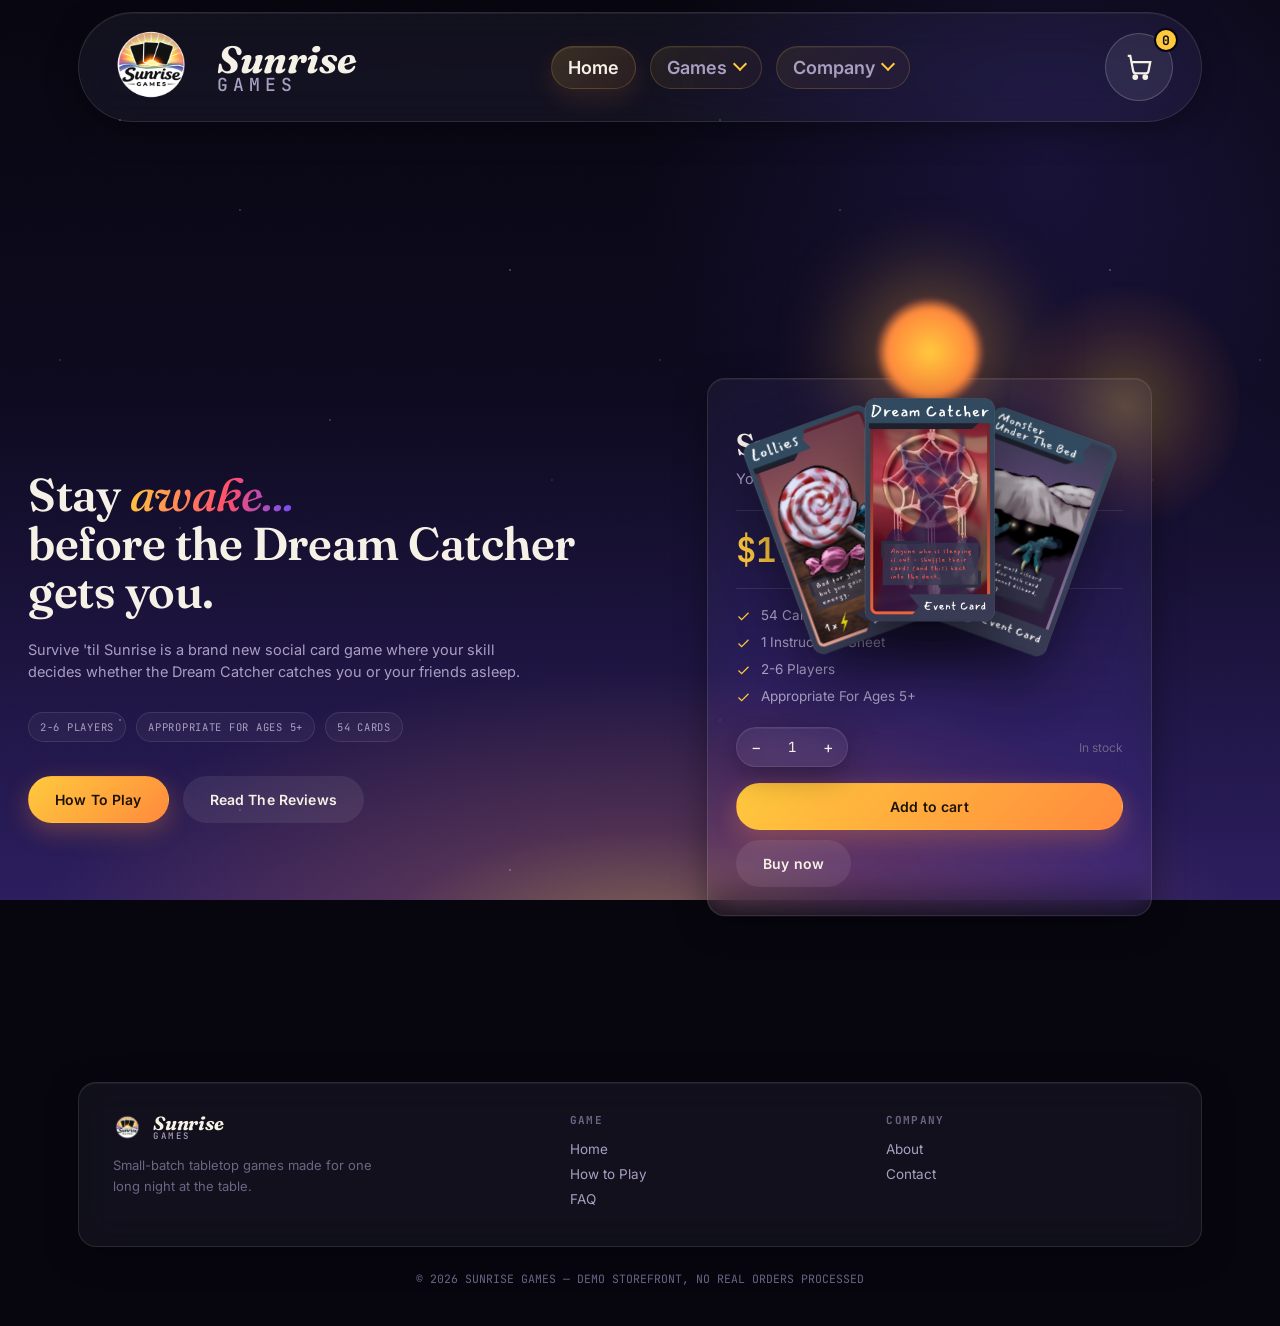
==== commit 2544368d: "Consolidate page styles and showcase scripts" ====
--- a/index.html
+++ b/index.html
@@ -11,565 +11,9 @@
 <link rel="preconnect" href="https://fonts.gstatic.com" crossorigin>
 <link href="https://fonts.googleapis.com/css2?family=Fraunces:ital,opsz,wght@0,9..144,300;0,9..144,500;0,9..144,600;0,9..144,700;0,9..144,900;1,9..144,500;1,9..144,600&family=Inter:wght@400;500;600;700&family=JetBrains+Mono:wght@400;500;600&display=swap" rel="stylesheet">
 
-<style>
-  :root{
-    --night-1:#07060f;
-    --night-2:#0d0a1f;
-    --dusk:#2b1d5e;
-    --rose:#ff4d6d;
-    --ember:#ff8a3d;
-    --gold:#ffc93d;
-    --violet:#6b4dff;
-
-    --ink:#f6f1e6;
-    --ink-dim:#a99fc2;
-    --ink-faint:#6e6585;
-
-    --glass-bg:rgba(255,255,255,0.045);
-    --glass-bg-strong:rgba(255,255,255,0.08);
-    --glass-border:rgba(255,255,255,0.10);
-    --glass-border-strong:rgba(255,255,255,0.20);
-
-    --r:18px;
-  }
-
-  *{ box-sizing:border-box; margin:0; padding:0; }
-  html{ scroll-behavior:smooth; }
-  body{
-    background:var(--night-1);
-    color:var(--ink);
-    font-family:'Inter',sans-serif;
-    min-height:100vh;
-    overflow-x:hidden;
-  }
-  ::selection{ background:var(--gold); color:#0d0a1f; }
-  a{ color:inherit; text-decoration:none; }
-  button{ font-family:inherit; cursor:pointer; border:0; color:inherit; }
-  svg{ display:block; }
-
-  h1,h2,h3,.wordmark{
-    font-family:'Fraunces',serif;
-    font-weight:600;
-    letter-spacing:-0.01em;
-    line-height:1.05;
-  }
-
-  .scene{
-    position:fixed;
-    inset:0;
-    z-index:-2;
-    overflow:hidden;
-    background:
-      radial-gradient(ellipse 72% 46% at 50% 105%, rgba(255,201,61,0.42), rgba(255,138,61,0.18) 28%, transparent 66%),
-      radial-gradient(circle at 82% 18%, rgba(107,77,255,0.14), transparent 32%),
-      linear-gradient(180deg, var(--night-1) 0%, var(--night-2) 44%, var(--dusk) 100%);
-  }
-  .stars{
-    position:absolute;
-    inset:0;
-    background-image:
-      radial-gradient(1.5px 1.5px at 20% 20%, rgba(255,255,255,0.55), transparent),
-      radial-gradient(1.5px 1.5px at 70% 10%, rgba(255,255,255,0.4), transparent),
-      radial-gradient(1px 1px at 40% 35%, rgba(255,255,255,0.5), transparent),
-      radial-gradient(1.5px 1.5px at 85% 45%, rgba(255,255,255,0.4), transparent),
-      radial-gradient(1px 1px at 10% 60%, rgba(255,255,255,0.35), transparent),
-      radial-gradient(1.5px 1.5px at 55% 70%, rgba(255,255,255,0.3), transparent),
-      radial-gradient(1px 1px at 92% 80%, rgba(255,255,255,0.3), transparent),
-      radial-gradient(1.5px 1.5px at 30% 88%, rgba(255,255,255,0.25), transparent);
-    background-repeat:repeat;
-    background-size:600px 600px;
-  }
-  .grain{
-    position:absolute;
-    inset:0;
-    pointer-events:none;
-    opacity:0.035;
-    mix-blend-mode:overlay;
-    background-image:url("data:image/svg+xml,%3Csvg xmlns='http://www.w3.org/2000/svg' width='80' height='80'%3E%3Cfilter id='n'%3E%3CfeTurbulence type='fractalNoise' baseFrequency='0.9' numOctaves='2' stitchTiles='stitch'/%3E%3C/filter%3E%3Crect width='100%25' height='100%25' filter='url(%23n)'/%3E%3C/svg%3E");
-  }
-
-  .wrap{ max-width:1180px; margin:0 auto; padding:0 28px; }
-  .glass{
-    background:var(--glass-bg);
-    backdrop-filter:blur(18px) saturate(140%);
-    -webkit-backdrop-filter:blur(18px) saturate(140%);
-    border:1px solid var(--glass-border);
-    border-radius:var(--r);
-    box-shadow:0 8px 32px rgba(0,0,0,0.35), inset 0 1px 0 rgba(255,255,255,0.06);
-  }
-  .glass-strong{
-    background:rgba(13,10,31,0.76);
-    border-color:var(--glass-border-strong);
-    backdrop-filter:blur(22px) saturate(150%);
-    -webkit-backdrop-filter:blur(22px) saturate(150%);
-  }
-  .eyebrow{
-    font-family:'JetBrains Mono',monospace;
-    text-transform:uppercase;
-    letter-spacing:0.16em;
-    font-size:12px;
-    color:var(--gold);
-    display:flex;
-    align-items:center;
-    gap:10px;
-  }
-  .eyebrow::before{ content:''; width:18px; height:1px; background:var(--gold); display:inline-block; }
-
-  .nav{
-    position:fixed;
-    top:0;
-    left:0;
-    right:0;
-    z-index:100;
-    padding:12px 0;
-  }
-  .nav-inner{ max-width:1180px; margin:0 auto; padding:0 28px; }
-  .nav-bar{
-    display:flex;
-    align-items:center;
-    justify-content:space-between;
-    padding:8px 28px;
-    border-radius:999px;
-  }
-  .nav-logo{ display:flex; align-items:center; gap:18px; }
-  .nav-logo img{ height:92px; width:auto; display:block; }
-  .wordmark{ font-weight:700; font-style:italic; font-size:38px; }
-  .wordmark span{
-    display:block;
-    font-family:'JetBrains Mono',monospace;
-    font-style:normal;
-    font-weight:500;
-    font-size:18px;
-    letter-spacing:0.28em;
-    color:var(--ink-dim);
-    margin-top:-4px;
-  }
-  .nav-links{ display:flex; align-items:center; gap:14px; list-style:none; }
-  .nav-links a, .dropdown-toggle{ font-size:18px; font-weight:600; color:var(--ink-dim); transition:color 0.2s ease, background 0.2s ease, box-shadow 0.2s ease; }
-  .nav-links a:hover, .nav-links a.active, .dropdown-toggle:hover, .nav-dropdown:focus-within .dropdown-toggle{ color:var(--ink); }
-
-  .nav-links > li > a{
-    display:flex;
-    align-items:center;
-    gap:8px;
-    padding:10px 16px;
-    border-radius:999px;
-    border:1px solid rgba(255,201,61,0.18);
-    background:linear-gradient(135deg, rgba(255,201,61,0.08), rgba(255,138,61,0.04));
-    box-shadow:inset 0 1px 0 rgba(255,255,255,0.05);
-  }
-  .nav-links > li > a:hover,
-  .nav-links > li > a.active{
-    color:var(--ink);
-    background:linear-gradient(135deg, rgba(255,201,61,0.16), rgba(255,138,61,0.10));
-    box-shadow:0 10px 26px rgba(255,138,61,0.12), inset 0 1px 0 rgba(255,255,255,0.08);
-  }
-  .nav-dropdown{ position:relative; }
-  .dropdown-toggle{ display:flex; align-items:center; gap:8px; background:linear-gradient(135deg, rgba(255,201,61,0.08), rgba(255,138,61,0.04)); padding:10px 16px; border:1px solid rgba(255,201,61,0.18); border-radius:999px; box-shadow:inset 0 1px 0 rgba(255,255,255,0.05); }
-  .dropdown-toggle:hover, .nav-dropdown:focus-within .dropdown-toggle{ background:linear-gradient(135deg, rgba(255,201,61,0.16), rgba(255,138,61,0.10)); box-shadow:0 10px 26px rgba(255,138,61,0.12), inset 0 1px 0 rgba(255,255,255,0.08); }
-  .dropdown-toggle::after{ content:''; width:8px; height:8px; border-right:2px solid var(--gold); border-bottom:2px solid var(--gold); transform:translateY(-3px) rotate(45deg); transition:transform 0.2s ease, border-color 0.2s ease; }
-  .nav-dropdown:hover .dropdown-toggle::after, .nav-dropdown:focus-within .dropdown-toggle::after{ transform:translateY(1px) rotate(225deg); border-color:var(--ink); }
-  .dropdown-menu{
-    position:absolute;
-    top:calc(100% + 18px);
-    right:0;
-    min-width:190px;
-    list-style:none;
-    padding:10px;
-    border-radius:22px;
-    background:linear-gradient(180deg, rgba(24,18,49,0.96), rgba(10,8,16,0.94));
-    border:1px solid rgba(255,201,61,0.18);
-    box-shadow:0 22px 54px rgba(0,0,0,0.42), 0 0 34px rgba(255,138,61,0.08), inset 0 1px 0 rgba(255,255,255,0.08);
-    backdrop-filter:blur(20px);
-    opacity:0;
-    visibility:hidden;
-    transform:translateY(-6px);
-    transition:opacity 0.2s ease, transform 0.2s ease, visibility 0.2s ease;
-  }
-  .nav-dropdown:hover .dropdown-menu, .nav-dropdown:focus-within .dropdown-menu{ opacity:1; visibility:visible; transform:translateY(0); }
-  .dropdown-menu a{ display:block; padding:12px 14px; border-radius:14px; font-size:15px; }
-  .dropdown-menu a:hover{ background:linear-gradient(135deg, rgba(255,201,61,0.16), rgba(255,138,61,0.10)); color:var(--gold); }
-  .nav-right{ display:flex; align-items:center; gap:20px; }
-  .cart-btn{
-    position:relative;
-    width:68px;
-    height:68px;
-    border-radius:50%;
-    display:flex;
-    align-items:center;
-    justify-content:center;
-    border:1px solid var(--glass-border-strong);
-    background:var(--glass-bg-strong);
-    transition:transform 0.2s ease, border-color 0.2s ease;
-  }
-  .cart-btn:hover{ transform:translateY(-2px); border-color:var(--gold); }
-  .cart-btn svg{ width:30px; height:30px; }
-  .cart-count{
-    position:absolute;
-    top:-6px;
-    right:-6px;
-    background:var(--gold);
-    color:#0d0a1f;
-    font-family:'JetBrains Mono',monospace;
-    font-size:13px;
-    font-weight:700;
-    min-width:24px;
-    height:24px;
-    border-radius:50%;
-    display:flex;
-    align-items:center;
-    justify-content:center;
-    border:2px solid var(--night-1);
-  }
-  .nav-toggle{
-    display:none;
-    width:68px;
-    height:68px;
-    border-radius:50%;
-    border:1px solid rgba(255,201,61,0.24);
-    background:radial-gradient(circle at 32% 20%, rgba(255,201,61,0.18), transparent 34%), var(--glass-bg-strong);
-    align-items:center;
-    justify-content:center;
-    box-shadow:0 10px 28px rgba(0,0,0,0.22), inset 0 1px 0 rgba(255,255,255,0.08);
-    transition:transform 0.2s ease, border-color 0.2s ease, box-shadow 0.2s ease;
-  }
-  .nav-toggle span,
-  .nav-toggle::before,
-  .nav-toggle::after{
-    content:'';
-    display:block;
-    width:26px;
-    height:2px;
-    background:var(--ink);
-    position:relative;
-  }
-  .nav-toggle:hover{ transform:translateY(-2px); border-color:var(--gold); box-shadow:0 14px 32px rgba(255,138,61,0.16), inset 0 1px 0 rgba(255,255,255,0.1); }
-  .nav-toggle span,
-  .nav-toggle::before,
-  .nav-toggle::after{ background:linear-gradient(90deg, var(--gold), var(--ember)); border-radius:999px; box-shadow:0 0 10px rgba(255,201,61,0.2); }
-  .nav-toggle::before{ position:absolute; transform:translateY(-8px); }
-  .nav-toggle::after{ position:absolute; transform:translateY(8px); }
-
-  .btn{
-    display:inline-flex;
-    align-items:center;
-    justify-content:center;
-    gap:8px;
-    padding:14px 26px;
-    border-radius:999px;
-    font-size:14px;
-    font-weight:600;
-    letter-spacing:0.01em;
-    border:1px solid transparent;
-    transition:transform 0.2s ease, box-shadow 0.2s ease, border-color 0.2s ease;
-    white-space:nowrap;
-  }
-  .btn-primary{
-    background:linear-gradient(135deg, var(--gold), var(--ember));
-    color:#1c1206;
-    box-shadow:0 8px 24px rgba(255,138,61,0.30);
-  }
-  .btn-primary:hover{ transform:translateY(-2px); box-shadow:0 12px 32px rgba(255,138,61,0.42); }
-  .btn-ghost{ background:var(--glass-bg-strong); border-color:var(--glass-border-strong); color:var(--ink); }
-  .btn-ghost:hover{ transform:translateY(-2px); border-color:var(--gold); }
-  .btn-block{ width:100%; }
-
-  main{ min-height:calc(100vh - 210px); }
-  .hero{
-    min-height:100vh;
-    display:flex;
-    align-items:center;
-    padding:172px 0 74px;
-  }
-  .hero-grid{
-    display:grid;
-    grid-template-columns:minmax(0, 1.05fr) minmax(360px, 0.75fr);
-    gap:56px;
-    align-items:center;
-  }
-  .hero-copy{ max-width:640px; }
-  .hero-tag{ margin-bottom:22px; }
-  h1{ font-size:clamp(46px, 6.2vw, 82px); margin-bottom:22px; }
-  h1 em{
-    font-style:italic;
-    font-weight:500;
-    background:linear-gradient(100deg, var(--gold), var(--rose) 60%, var(--violet));
-    -webkit-background-clip:text;
-    background-clip:text;
-    color:transparent;
-  }
-  .lede{
-    font-size:17px;
-    color:var(--ink-dim);
-    max-width:500px;
-    line-height:1.65;
-    margin-bottom:28px;
-  }
-  .mini-facts{
-    display:flex;
-    gap:14px;
-    flex-wrap:wrap;
-    margin-bottom:34px;
-  }
-  .mini-facts span{
-    font-family:'JetBrains Mono',monospace;
-    font-size:11px;
-    letter-spacing:0.08em;
-    text-transform:uppercase;
-    color:var(--ink-dim);
-    padding:9px 12px;
-    border-radius:999px;
-    border:1px solid var(--glass-border);
-    background:rgba(255,255,255,0.04);
-  }
-  .hero-actions{ display:flex; gap:14px; flex-wrap:wrap; }
-
-  .purchase-card{
-    padding:28px;
-    position:relative;
-    overflow:visible;
-  }
-  .purchase-card::before{
-    content:'';
-    position:absolute;
-    inset:-20% -20% auto auto;
-    width:230px;
-    height:270px;
-    border-radius:50%;
-    background:radial-gradient(circle, rgba(255,201,61,0.28), rgba(255,138,61,0.10) 44%, transparent 70%);
-    pointer-events:none;
-  }
-  .product-visual{
-    position:relative;
-    height:270px;
-    margin-bottom:22px;
-    display:flex;
-    align-items:center;
-    justify-content:center;
-  }
-  .sunglow{
-    position:absolute;
-    bottom:18px;
-    left:50%;
-    transform:translateX(-50%);
-    width:120px;
-    height:120px;
-    border-radius:50%;
-    background:radial-gradient(circle, var(--gold), var(--ember) 55%, transparent 75%);
-    filter:blur(2px);
-    box-shadow:0 0 80px 24px rgba(255,180,60,0.32);
-    z-index:1;
-  }
-  .pcard{
-    position:absolute;
-    top:12px;
-    left:50%;
-    width:150px;
-    aspect-ratio:2.25 / 3.5;
-    border-radius:12px;
-    background:transparent;
-    filter:drop-shadow(0 28px 30px rgba(0,0,0,0.48));
-    z-index:2;
-    transition:transform 0.42s cubic-bezier(.2,.8,.2,1), opacity 0.35s ease, filter 0.35s ease;
-  }
-  .pcard img{ width:100%; height:100%; object-fit:contain; display:block; }
-  .pcard.c0{ opacity:0; transform:translateX(calc(-50% - 95px)) translateY(8px) rotate(-20deg); z-index:1; }
-  .pcard.c1{ transform:translateX(calc(-50% - 95px)) translateY(6px) rotate(-20deg); z-index:2; }
-  .pcard.c2{ transform:translateX(-50%) translateY(-14px) rotate(0deg); z-index:4; }
-  .pcard.c3{ transform:translateX(calc(-50% + 95px)) translateY(6px) rotate(20deg); z-index:3; }
-  .pcard.c4{ opacity:0; transform:translateX(calc(-50% + 95px)) translateY(8px) rotate(20deg); z-index:1; }
-  .product-visual:hover .pcard{ opacity:1; filter:drop-shadow(0 32px 34px rgba(0,0,0,0.54)); }
-  .product-visual:hover .pcard.c0{ transform:translateX(calc(-50% - 140px)) translateY(34px) rotate(-34deg); }
-  .product-visual:hover .pcard.c1{ transform:translateX(calc(-50% - 70px)) translateY(4px) rotate(-17deg); }
-  .product-visual:hover .pcard.c2{ transform:translateX(-50%) translateY(-20px) rotate(0deg); }
-  .product-visual:hover .pcard.c3{ transform:translateX(calc(-50% + 70px)) translateY(4px) rotate(17deg); }
-  .product-visual:hover .pcard.c4{ transform:translateX(calc(-50% + 140px)) translateY(34px) rotate(34deg); }
-
-  .product-head{ position:relative; }
-  .product-head h2{ font-size:30px; margin-bottom:8px; }
-  .product-head p{ color:var(--ink-dim); font-size:14.5px; line-height:1.55; margin-bottom:20px; }
-  .price-row{
-    display:flex;
-    align-items:baseline;
-    justify-content:space-between;
-    gap:14px;
-    padding:16px 0;
-    border-top:1px solid var(--glass-border);
-    border-bottom:1px solid var(--glass-border);
-    margin-bottom:18px;
-  }
-  .price-row .big{ font-family:'JetBrains Mono',monospace; font-size:34px; font-weight:600; color:var(--gold); }
-  .price-row .small{ font-size:12px; color:var(--ink-faint); text-align:right; }
-  .included{
-    list-style:none;
-    display:grid;
-    gap:10px;
-    margin-bottom:22px;
-  }
-  .included li{
-    display:flex;
-    align-items:flex-start;
-    gap:10px;
-    font-size:13.5px;
-    color:var(--ink-dim);
-  }
-  .included svg{ width:15px; height:15px; flex-shrink:0; margin-top:2px; color:var(--gold); }
-  .qty-row{ display:flex; align-items:center; justify-content:space-between; gap:16px; margin-bottom:16px; }
-  .qty-control{ display:flex; align-items:center; border-radius:999px; overflow:hidden; }
-  .qty-control button{ width:38px; height:38px; background:transparent; font-size:16px; }
-  .qty-control button:hover{ background:rgba(255,255,255,0.06); }
-  .qty-val{ width:34px; text-align:center; font-family:'JetBrains Mono',monospace; font-size:14px; }
-  .stock-note{ font-size:12px; color:var(--ink-faint); display:flex; align-items:center; gap:6px; }
-  .buy-actions{ display:flex; gap:12px; }
-
-  footer{ padding:0 0 40px; }
-  .footer-bar{
-    padding:30px 34px;
-    display:grid;
-    grid-template-columns:1.5fr 1fr 1fr;
-    gap:36px;
-  }
-  .footer-brand .nav-logo{ margin-bottom:12px; gap:10px; }
-  .footer-brand .wordmark{ font-size:19px; }
-  .footer-brand .wordmark span{ font-size:9px; margin-top:-2px; }
-  .footer-brand p{ font-size:13px; color:var(--ink-faint); max-width:260px; line-height:1.6; }
-  .footer-col h5{ font-family:'JetBrains Mono',monospace; font-size:11px; letter-spacing:0.12em; text-transform:uppercase; color:var(--ink-faint); margin-bottom:14px; }
-  .footer-col a{ display:block; font-size:13.5px; color:var(--ink-dim); margin-bottom:9px; transition:color 0.2s; }
-  .footer-col a:hover{ color:var(--gold); }
-  .footer-bottom{ text-align:center; font-size:11.5px; color:var(--ink-faint); margin-top:24px; font-family:'JetBrains Mono',monospace; }
-
-  .overlay{
-    position:fixed;
-    inset:0;
-    background:rgba(0,0,0,0.5);
-    backdrop-filter:blur(4px);
-    z-index:150;
-    opacity:0;
-    pointer-events:none;
-    transition:opacity 0.3s ease;
-  }
-  .overlay.open{ opacity:1; pointer-events:auto; }
-  .drawer{
-    position:fixed;
-    top:0;
-    right:0;
-    bottom:0;
-    width:400px;
-    max-width:92vw;
-    z-index:160;
-    transform:translateX(100%);
-    transition:transform 0.4s cubic-bezier(.2,.8,.2,1);
-    display:flex;
-    flex-direction:column;
-    border-radius:var(--r) 0 0 var(--r);
-    border-left:1px solid var(--glass-border-strong);
-  }
-  .drawer.open{ transform:translateX(0); }
-  .drawer-head{ display:flex; align-items:center; justify-content:space-between; padding:24px 26px; border-bottom:1px solid var(--glass-border); }
-  .drawer-head h3{ font-size:18px; }
-  .drawer-close{ width:32px; height:32px; border-radius:50%; display:flex; align-items:center; justify-content:center; background:rgba(255,255,255,0.06); }
-  .drawer-body{ flex:1; padding:24px 26px; overflow-y:auto; -webkit-mask-image:linear-gradient(to bottom, transparent 0, #000 24px, #000 calc(100% - 24px), transparent 100%); mask-image:linear-gradient(to bottom, transparent 0, #000 24px, #000 calc(100% - 24px), transparent 100%); }
-  .drawer-item{ display:flex; gap:14px; padding-bottom:20px; margin-bottom:20px; border-bottom:1px solid var(--glass-border); }
-  .drawer-item .thumb{ width:64px; height:84px; border-radius:10px; background:linear-gradient(160deg,#18141f,#08070c); border:1px solid var(--glass-border-strong); flex-shrink:0; display:flex; align-items:center; justify-content:center; }
-  .drawer-item .thumb img{ width:100%; height:100%; object-fit:cover; display:block; border-radius:9px; }
-  .drawer-item .info{ flex:1; }
-  .drawer-item .info h4{ font-size:14.5px; margin-bottom:6px; font-family:'Fraunces',serif; font-style:italic; }
-  .drawer-item .info .meta{ font-size:12px; color:var(--ink-faint); margin-bottom:10px; }
-  .drawer-empty{ text-align:center; padding:60px 20px; color:var(--ink-faint); font-size:13.5px; line-height:1.6; }
-  .drawer-foot{ padding:22px 26px 28px; border-top:1px solid var(--glass-border); }
-  .drawer-foot .row{ display:flex; justify-content:space-between; font-size:13.5px; color:var(--ink-dim); margin-bottom:8px; }
-  .drawer-foot .row.total{ color:var(--ink); font-weight:600; font-size:15px; margin:14px 0 18px; }
-  .drawer-foot .row.total .v{ font-family:'JetBrains Mono',monospace; color:var(--gold); }
-
-  .toast{
-    position:fixed;
-    bottom:28px;
-    left:50%;
-    transform:translateX(-50%) translateY(20px);
-    padding:14px 22px;
-    border-radius:999px;
-    z-index:200;
-    display:flex;
-    align-items:center;
-    gap:10px;
-    opacity:0;
-    pointer-events:none;
-    transition:all 0.35s cubic-bezier(.2,.8,.2,1);
-    font-size:13.5px;
-  }
-  .toast.show{ opacity:1; transform:translateX(-50%) translateY(0); }
-  .toast svg{ width:16px; height:16px; color:var(--gold); }
-
-  :focus-visible{ outline:2px solid var(--gold); outline-offset:3px; }
-
-  @media (max-width:980px){
-    .hero{ min-height:auto; padding:166px 0 54px; }
-    .hero-grid{ grid-template-columns:1fr; gap:34px; }
-    .purchase-card{ max-width:560px; }
-    .footer-bar{ grid-template-columns:1fr 1fr; }
-  }
-  @media (max-width:680px){
-    .wrap{ padding:0 18px; }
-    .nav-inner{ padding:0 14px; }
-    .nav-bar{ padding:8px 14px; }
-    .nav-logo{ gap:10px; }
-    .nav-logo img{ height:64px; }
-    .wordmark{ font-size:26px; }
-    .wordmark span{ font-size:12px; margin-top:-2px; }
-    .nav-right{ gap:10px; }
-    .nav-links{
-      display:none;
-      position:absolute;
-      top:92px;
-      right:14px;
-      left:14px;
-      min-width:0;
-      flex-direction:column;
-      gap:6px;
-      padding:18px 22px;
-      border-radius:16px;
-      background:linear-gradient(180deg, rgba(24,18,49,0.96), rgba(10,8,16,0.94));
-      backdrop-filter:blur(20px);
-      border:1px solid rgba(255,201,61,0.18);
-      box-shadow:0 22px 54px rgba(0,0,0,0.42), 0 0 34px rgba(255,138,61,0.08);
-    }
-    .nav-links.open{ display:flex; }
-    .nav-links > li{ width:100%; }
-    .nav-links > li > a{ width:100%; justify-content:space-between; }
-    .nav-dropdown{ width:100%; }
-    .dropdown-toggle{ width:100%; justify-content:space-between; }
-    .dropdown-menu{ position:static; display:none; opacity:1; visibility:visible; transform:none; margin-top:8px; box-shadow:inset 0 1px 0 rgba(255,255,255,0.06); background:rgba(7,6,15,0.42); }
-    .nav-dropdown:hover .dropdown-menu, .nav-dropdown:focus-within .dropdown-menu{ display:block; }
-    .cart-btn, .nav-toggle{ width:52px; height:52px; display:flex; flex:0 0 52px; }
-    .cart-btn svg{ width:24px; height:24px; }
-    .cart-count{ min-width:20px; height:20px; font-size:11px; }
-    .hero{ padding-top:126px; padding-bottom:42px; }
-    h1{ font-size:clamp(38px, 12vw, 58px); }
-    .lede{ font-size:16px; }
-    .hero-actions, .buy-actions{ flex-direction:column; align-items:stretch; }
-    .purchase-card{ padding:22px; }
-    .product-visual{ height:238px; margin-bottom:18px; }
-    .pcard{ width:132px; }
-    .pcard.c0{ transform:translateX(calc(-50% - 76px)) translateY(8px) rotate(-18deg); }
-    .pcard.c1{ transform:translateX(calc(-50% - 76px)) translateY(6px) rotate(-18deg); }
-    .pcard.c2{ transform:translateX(-50%) translateY(-10px) rotate(0deg); }
-    .pcard.c3{ transform:translateX(calc(-50% + 76px)) translateY(6px) rotate(18deg); }
-    .pcard.c4{ transform:translateX(calc(-50% + 76px)) translateY(8px) rotate(18deg); }
-    .product-visual:hover .pcard.c0{ transform:translateX(calc(-50% - 108px)) translateY(28px) rotate(-32deg); }
-    .product-visual:hover .pcard.c1{ transform:translateX(calc(-50% - 54px)) translateY(4px) rotate(-16deg); }
-    .product-visual:hover .pcard.c2{ transform:translateX(-50%) translateY(-16px) rotate(0deg); }
-    .product-visual:hover .pcard.c3{ transform:translateX(calc(-50% + 54px)) translateY(4px) rotate(16deg); }
-    .product-visual:hover .pcard.c4{ transform:translateX(calc(-50% + 108px)) translateY(28px) rotate(32deg); }
-    .qty-row{ align-items:flex-start; flex-direction:column; }
-    .footer-bar{ grid-template-columns:1fr; }
-  }
-
-  @media (prefers-reduced-motion:reduce){
-    *{ animation-duration:0.001ms !important; transition-duration:0.001ms !important; }
-  }
-</style>
+<link rel="stylesheet" href="style.css">
 </head>
-<body>
+<body class="page-home">
 <div class="scene" aria-hidden="true"><div class="stars"></div><div class="grain"></div></div>
 
 <header class="nav">
@@ -584,7 +28,7 @@
         <li class="nav-dropdown">
           <button class="dropdown-toggle" type="button" aria-haspopup="true" aria-expanded="false">Games</button>
           <ul class="dropdown-menu" aria-label="Game pages">
-            <li><a href="buy.html">Products</a></li>
+            <li><a href="products.html">Products</a></li>
             <li><a href="how-to-play.html">How to Play</a></li>
             <li><a href="faq.html">FAQ</a></li>
           </ul>
@@ -729,125 +173,6 @@
   <span id="toastMsg">Added to cart</span>
 </div>
 
-<script>
-(function(){
-  const PRICE = 19.99;
-  const CART_STORAGE_KEY = 'sunriseCartQty';
-  function loadCartQty(){
-    const savedQty = Number.parseInt(localStorage.getItem(CART_STORAGE_KEY) || '0', 10);
-    return Number.isFinite(savedQty) && savedQty > 0 ? savedQty : 0;
-  }
-  function saveCartQty(){
-    if (cartQty > 0) localStorage.setItem(CART_STORAGE_KEY, String(cartQty));
-    else localStorage.removeItem(CART_STORAGE_KEY);
-  }
-  let cartQty = loadCartQty();
-  let buyQty = 1;
-
-  const navToggle = document.getElementById('navToggle');
-  const navLinks = document.getElementById('navLinks');
-  navToggle.addEventListener('click', () => navLinks.classList.toggle('open'));
-  navLinks.querySelectorAll('a').forEach(link => link.addEventListener('click', () => navLinks.classList.remove('open')));
-
-  const cartCountEl = document.getElementById('cartCount');
-  const drawerBody = document.getElementById('drawerBody');
-  const drawerFoot = document.getElementById('drawerFoot');
-  const drawerSubtotal = document.getElementById('drawerSubtotal');
-  const drawerShipping = document.getElementById('drawerShipping');
-  const drawerTotal = document.getElementById('drawerTotal');
-  const overlay = document.getElementById('overlay');
-  const drawer = document.getElementById('drawer');
-
-  function money(n){ return '$' + n.toFixed(2); }
-
-  function renderCart(){
-    saveCartQty();
-    cartCountEl.textContent = cartQty;
-    if (cartQty === 0){
-      drawerBody.innerHTML = '<div class="drawer-empty">Your cart is empty.<br>Add a deck and stay up with us.</div>';
-      drawerFoot.style.display = 'none';
-      return;
-    }
-
-    const subtotal = PRICE * cartQty;
-    const shipping = subtotal >= 35 ? 0 : 5.99;
-    drawerBody.innerHTML = `
-      <div class="drawer-item">
-        <div class="thumb"><img src="cards/Dream Catcher.png" alt="" aria-hidden="true"></div>
-        <div class="info">
-          <h4>Survive 'til Sunrise</h4>
-          <div class="meta">${cartQty} × ${money(PRICE)}</div>
-          <div class="qty-control glass" style="width:fit-content;">
-            <button id="drawerMinus" aria-label="Decrease quantity">−</button>
-            <span class="qty-val">${cartQty}</span>
-            <button id="drawerPlus" aria-label="Increase quantity">+</button>
-          </div>
-        </div>
-      </div>`;
-
-    drawerFoot.style.display = 'block';
-    drawerSubtotal.textContent = money(subtotal);
-    drawerShipping.textContent = shipping === 0 ? 'Free' : money(shipping);
-    drawerTotal.textContent = money(subtotal + shipping);
-
-    document.getElementById('drawerPlus').addEventListener('click', () => { cartQty++; renderCart(); });
-    document.getElementById('drawerMinus').addEventListener('click', () => { cartQty = Math.max(0, cartQty - 1); renderCart(); });
-  }
-
-  function openDrawer(){
-    overlay.classList.add('open');
-    drawer.classList.add('open');
-    drawer.setAttribute('aria-hidden','false');
-  }
-
-  function closeDrawer(){
-    overlay.classList.remove('open');
-    drawer.classList.remove('open');
-    drawer.setAttribute('aria-hidden','true');
-  }
-
-  document.getElementById('cartOpenBtn').addEventListener('click', openDrawer);
-  document.getElementById('drawerClose').addEventListener('click', closeDrawer);
-  overlay.addEventListener('click', closeDrawer);
-  window.addEventListener('keydown', e => { if (e.key === 'Escape') closeDrawer(); });
-
-  let toastTimer;
-  function showToast(msg){
-    const toast = document.getElementById('toast');
-    document.getElementById('toastMsg').textContent = msg;
-    toast.classList.add('show');
-    clearTimeout(toastTimer);
-    toastTimer = setTimeout(() => toast.classList.remove('show'), 2400);
-  }
-
-  function addToCart(qty){
-    cartQty += qty;
-    renderCart();
-    showToast(qty === 1 ? 'Survive \'til Sunrise added to cart' : `${qty} × Survive 'til Sunrise added to cart`);
-    openDrawer();
-  }
-
-  const qtyVal = document.getElementById('qtyVal');
-  document.getElementById('qtyPlus').addEventListener('click', () => {
-    buyQty = Math.min(10, buyQty + 1);
-    qtyVal.textContent = buyQty;
-  });
-  document.getElementById('qtyMinus').addEventListener('click', () => {
-    buyQty = Math.max(1, buyQty - 1);
-    qtyVal.textContent = buyQty;
-  });
-
-  document.getElementById('buyAddBtn').addEventListener('click', () => addToCart(buyQty));
-  document.getElementById('buyNowBtn').addEventListener('click', () => {
-    addToCart(buyQty);
-    setTimeout(() => showToast('This is a demo store — no real checkout yet'), 500);
-  });
-  document.getElementById('checkoutBtn').addEventListener('click', () => {
-    showToast('Demo store — checkout is not wired to a payment processor');
-  });
-
-  renderCart();
-})();
-</script>
+<script src="script.js" defer></script>
 </body>
 </html>
--- a/style.css
+++ b/style.css
@@ -0,0 +1,1608 @@
+
+/* ===== index.html ===== */
+:root{
+    --night-1:#07060f;
+    --night-2:#0d0a1f;
+    --dusk:#2b1d5e;
+    --rose:#ff4d6d;
+    --ember:#ff8a3d;
+    --gold:#ffc93d;
+    --violet:#6b4dff;
+
+    --ink:#f6f1e6;
+    --ink-dim:#a99fc2;
+    --ink-faint:#6e6585;
+
+    --glass-bg:rgba(255,255,255,0.045);
+    --glass-bg-strong:rgba(255,255,255,0.08);
+    --glass-border:rgba(255,255,255,0.10);
+    --glass-border-strong:rgba(255,255,255,0.20);
+
+    --r:18px;
+  }
+
+  *{ box-sizing:border-box; margin:0; padding:0; }
+  html{ scroll-behavior:smooth; }
+  body{
+    background:var(--night-1);
+    color:var(--ink);
+    font-family:'Inter',sans-serif;
+    min-height:100vh;
+    overflow-x:hidden;
+  }
+  ::selection{ background:var(--gold); color:#0d0a1f; }
+  a{ color:inherit; text-decoration:none; }
+  button{ font-family:inherit; cursor:pointer; border:0; color:inherit; }
+  svg{ display:block; }
+
+  h1,h2,h3,.wordmark{
+    font-family:'Fraunces',serif;
+    font-weight:600;
+    letter-spacing:-0.01em;
+    line-height:1.05;
+  }
+
+  .scene{
+    position:fixed;
+    inset:0;
+    z-index:-2;
+    overflow:hidden;
+    background:
+      radial-gradient(ellipse 72% 46% at 50% 105%, rgba(255,201,61,0.42), rgba(255,138,61,0.18) 28%, transparent 66%),
+      radial-gradient(circle at 82% 18%, rgba(107,77,255,0.14), transparent 32%),
+      linear-gradient(180deg, var(--night-1) 0%, var(--night-2) 44%, var(--dusk) 100%);
+  }
+  .stars{
+    position:absolute;
+    inset:0;
+    background-image:
+      radial-gradient(1.5px 1.5px at 20% 20%, rgba(255,255,255,0.55), transparent),
+      radial-gradient(1.5px 1.5px at 70% 10%, rgba(255,255,255,0.4), transparent),
+      radial-gradient(1px 1px at 40% 35%, rgba(255,255,255,0.5), transparent),
+      radial-gradient(1.5px 1.5px at 85% 45%, rgba(255,255,255,0.4), transparent),
+      radial-gradient(1px 1px at 10% 60%, rgba(255,255,255,0.35), transparent),
+      radial-gradient(1.5px 1.5px at 55% 70%, rgba(255,255,255,0.3), transparent),
+      radial-gradient(1px 1px at 92% 80%, rgba(255,255,255,0.3), transparent),
+      radial-gradient(1.5px 1.5px at 30% 88%, rgba(255,255,255,0.25), transparent);
+    background-repeat:repeat;
+    background-size:600px 600px;
+  }
+  .grain{
+    position:absolute;
+    inset:0;
+    pointer-events:none;
+    opacity:0.035;
+    mix-blend-mode:overlay;
+    background-image:url("data:image/svg+xml,%3Csvg xmlns='http://www.w3.org/2000/svg' width='80' height='80'%3E%3Cfilter id='n'%3E%3CfeTurbulence type='fractalNoise' baseFrequency='0.9' numOctaves='2' stitchTiles='stitch'/%3E%3C/filter%3E%3Crect width='100%25' height='100%25' filter='url(%23n)'/%3E%3C/svg%3E");
+  }
+
+  .wrap{ max-width:1180px; margin:0 auto; padding:0 28px; }
+  .glass{
+    background:var(--glass-bg);
+    backdrop-filter:blur(18px) saturate(140%);
+    -webkit-backdrop-filter:blur(18px) saturate(140%);
+    border:1px solid var(--glass-border);
+    border-radius:var(--r);
+    box-shadow:0 8px 32px rgba(0,0,0,0.35), inset 0 1px 0 rgba(255,255,255,0.06);
+  }
+  .glass-strong{
+    background:rgba(13,10,31,0.76);
+    border-color:var(--glass-border-strong);
+    backdrop-filter:blur(22px) saturate(150%);
+    -webkit-backdrop-filter:blur(22px) saturate(150%);
+  }
+  .eyebrow{
+    font-family:'JetBrains Mono',monospace;
+    text-transform:uppercase;
+    letter-spacing:0.16em;
+    font-size:12px;
+    color:var(--gold);
+    display:flex;
+    align-items:center;
+    gap:10px;
+  }
+  .eyebrow::before{ content:''; width:18px; height:1px; background:var(--gold); display:inline-block; }
+
+  .nav{
+    position:fixed;
+    top:0;
+    left:0;
+    right:0;
+    z-index:100;
+    padding:12px 0;
+  }
+  .nav-inner{ max-width:1180px; margin:0 auto; padding:0 28px; }
+  .nav-bar{
+    display:flex;
+    align-items:center;
+    justify-content:space-between;
+    padding:8px 28px;
+    border-radius:999px;
+  }
+  .nav-logo{ display:flex; align-items:center; gap:18px; }
+  .nav-logo img{ height:92px; width:auto; display:block; }
+  .wordmark{ font-weight:700; font-style:italic; font-size:38px; }
+  .wordmark span{
+    display:block;
+    font-family:'JetBrains Mono',monospace;
+    font-style:normal;
+    font-weight:500;
+    font-size:18px;
+    letter-spacing:0.28em;
+    color:var(--ink-dim);
+    margin-top:-4px;
+  }
+  .nav-links{ display:flex; align-items:center; gap:14px; list-style:none; }
+  .nav-links a, .dropdown-toggle{ font-size:18px; font-weight:600; color:var(--ink-dim); transition:color 0.2s ease, background 0.2s ease, box-shadow 0.2s ease; }
+  .nav-links a:hover, .nav-links a.active, .dropdown-toggle:hover, .nav-dropdown:focus-within .dropdown-toggle{ color:var(--ink); }
+
+  .nav-links > li > a{
+    display:flex;
+    align-items:center;
+    gap:8px;
+    padding:10px 16px;
+    border-radius:999px;
+    border:1px solid rgba(255,201,61,0.18);
+    background:linear-gradient(135deg, rgba(255,201,61,0.08), rgba(255,138,61,0.04));
+    box-shadow:inset 0 1px 0 rgba(255,255,255,0.05);
+  }
+  .nav-links > li > a:hover,
+  .nav-links > li > a.active{
+    color:var(--ink);
+    background:linear-gradient(135deg, rgba(255,201,61,0.16), rgba(255,138,61,0.10));
+    box-shadow:0 10px 26px rgba(255,138,61,0.12), inset 0 1px 0 rgba(255,255,255,0.08);
+  }
+  .nav-dropdown{ position:relative; }
+  .dropdown-toggle{ display:flex; align-items:center; gap:8px; background:linear-gradient(135deg, rgba(255,201,61,0.08), rgba(255,138,61,0.04)); padding:10px 16px; border:1px solid rgba(255,201,61,0.18); border-radius:999px; box-shadow:inset 0 1px 0 rgba(255,255,255,0.05); }
+  .dropdown-toggle:hover, .nav-dropdown:focus-within .dropdown-toggle{ background:linear-gradient(135deg, rgba(255,201,61,0.16), rgba(255,138,61,0.10)); box-shadow:0 10px 26px rgba(255,138,61,0.12), inset 0 1px 0 rgba(255,255,255,0.08); }
+  .dropdown-toggle::after{ content:''; width:8px; height:8px; border-right:2px solid var(--gold); border-bottom:2px solid var(--gold); transform:translateY(-3px) rotate(45deg); transition:transform 0.2s ease, border-color 0.2s ease; }
+  .nav-dropdown:hover .dropdown-toggle::after, .nav-dropdown:focus-within .dropdown-toggle::after{ transform:translateY(1px) rotate(225deg); border-color:var(--ink); }
+  .dropdown-menu{
+    position:absolute;
+    top:calc(100% + 18px);
+    right:0;
+    min-width:190px;
+    list-style:none;
+    padding:10px;
+    border-radius:22px;
+    background:linear-gradient(180deg, rgba(24,18,49,0.96), rgba(10,8,16,0.94));
+    border:1px solid rgba(255,201,61,0.18);
+    box-shadow:0 22px 54px rgba(0,0,0,0.42), 0 0 34px rgba(255,138,61,0.08), inset 0 1px 0 rgba(255,255,255,0.08);
+    backdrop-filter:blur(20px);
+    opacity:0;
+    visibility:hidden;
+    transform:translateY(-6px);
+    transition:opacity 0.2s ease, transform 0.2s ease, visibility 0.2s ease;
+  }
+  .nav-dropdown:hover .dropdown-menu, .nav-dropdown:focus-within .dropdown-menu{ opacity:1; visibility:visible; transform:translateY(0); }
+  .dropdown-menu a{ display:block; padding:12px 14px; border-radius:14px; font-size:15px; }
+  .dropdown-menu a:hover{ background:linear-gradient(135deg, rgba(255,201,61,0.16), rgba(255,138,61,0.10)); color:var(--gold); }
+  .nav-right{ display:flex; align-items:center; gap:20px; }
+  .cart-btn{
+    position:relative;
+    width:68px;
+    height:68px;
+    border-radius:50%;
+    display:flex;
+    align-items:center;
+    justify-content:center;
+    border:1px solid var(--glass-border-strong);
+    background:var(--glass-bg-strong);
+    transition:transform 0.2s ease, border-color 0.2s ease;
+  }
+  .cart-btn:hover{ transform:translateY(-2px); border-color:var(--gold); }
+  .cart-btn svg{ width:30px; height:30px; }
+  .cart-count{
+    position:absolute;
+    top:-6px;
+    right:-6px;
+    background:var(--gold);
+    color:#0d0a1f;
+    font-family:'JetBrains Mono',monospace;
+    font-size:13px;
+    font-weight:700;
+    min-width:24px;
+    height:24px;
+    border-radius:50%;
+    display:flex;
+    align-items:center;
+    justify-content:center;
+    border:2px solid var(--night-1);
+  }
+  .nav-toggle{
+    display:none;
+    width:68px;
+    height:68px;
+    border-radius:50%;
+    border:1px solid rgba(255,201,61,0.24);
+    background:radial-gradient(circle at 32% 20%, rgba(255,201,61,0.18), transparent 34%), var(--glass-bg-strong);
+    align-items:center;
+    justify-content:center;
+    box-shadow:0 10px 28px rgba(0,0,0,0.22), inset 0 1px 0 rgba(255,255,255,0.08);
+    transition:transform 0.2s ease, border-color 0.2s ease, box-shadow 0.2s ease;
+  }
+  .nav-toggle span,
+  .nav-toggle::before,
+  .nav-toggle::after{
+    content:'';
+    display:block;
+    width:26px;
+    height:2px;
+    background:var(--ink);
+    position:relative;
+  }
+  .nav-toggle:hover{ transform:translateY(-2px); border-color:var(--gold); box-shadow:0 14px 32px rgba(255,138,61,0.16), inset 0 1px 0 rgba(255,255,255,0.1); }
+  .nav-toggle span,
+  .nav-toggle::before,
+  .nav-toggle::after{ background:linear-gradient(90deg, var(--gold), var(--ember)); border-radius:999px; box-shadow:0 0 10px rgba(255,201,61,0.2); }
+  .nav-toggle::before{ position:absolute; transform:translateY(-8px); }
+  .nav-toggle::after{ position:absolute; transform:translateY(8px); }
+
+  .btn{
+    display:inline-flex;
+    align-items:center;
+    justify-content:center;
+    gap:8px;
+    padding:14px 26px;
+    border-radius:999px;
+    font-size:14px;
+    font-weight:600;
+    letter-spacing:0.01em;
+    border:1px solid transparent;
+    transition:transform 0.2s ease, box-shadow 0.2s ease, border-color 0.2s ease;
+    white-space:nowrap;
+  }
+  .btn-primary{
+    background:linear-gradient(135deg, var(--gold), var(--ember));
+    color:#1c1206;
+    box-shadow:0 8px 24px rgba(255,138,61,0.30);
+  }
+  .btn-primary:hover{ transform:translateY(-2px); box-shadow:0 12px 32px rgba(255,138,61,0.42); }
+  .btn-ghost{ background:var(--glass-bg-strong); border-color:var(--glass-border-strong); color:var(--ink); }
+  .btn-ghost:hover{ transform:translateY(-2px); border-color:var(--gold); }
+  .btn-block{ width:100%; }
+
+  main{ min-height:calc(100vh - 210px); }
+  .hero{
+    min-height:100vh;
+    display:flex;
+    align-items:center;
+    padding:172px 0 74px;
+  }
+  .hero-grid{
+    display:grid;
+    grid-template-columns:minmax(0, 1.05fr) minmax(360px, 0.75fr);
+    gap:56px;
+    align-items:center;
+  }
+  .hero-copy{ max-width:640px; }
+  .hero-tag{ margin-bottom:22px; }
+  h1{ font-size:clamp(46px, 6.2vw, 82px); margin-bottom:22px; }
+  h1 em{
+    font-style:italic;
+    font-weight:500;
+    background:linear-gradient(100deg, var(--gold), var(--rose) 60%, var(--violet));
+    -webkit-background-clip:text;
+    background-clip:text;
+    color:transparent;
+  }
+  .lede{
+    font-size:17px;
+    color:var(--ink-dim);
+    max-width:500px;
+    line-height:1.65;
+    margin-bottom:28px;
+  }
+  .mini-facts{
+    display:flex;
+    gap:14px;
+    flex-wrap:wrap;
+    margin-bottom:34px;
+  }
+  .mini-facts span{
+    font-family:'JetBrains Mono',monospace;
+    font-size:11px;
+    letter-spacing:0.08em;
+    text-transform:uppercase;
+    color:var(--ink-dim);
+    padding:9px 12px;
+    border-radius:999px;
+    border:1px solid var(--glass-border);
+    background:rgba(255,255,255,0.04);
+  }
+  .hero-actions{ display:flex; gap:14px; flex-wrap:wrap; }
+
+  .purchase-card{
+    padding:28px;
+    position:relative;
+    overflow:visible;
+  }
+  .purchase-card::before{
+    content:'';
+    position:absolute;
+    inset:-20% -20% auto auto;
+    width:230px;
+    height:270px;
+    border-radius:50%;
+    background:radial-gradient(circle, rgba(255,201,61,0.28), rgba(255,138,61,0.10) 44%, transparent 70%);
+    pointer-events:none;
+  }
+  .product-visual{
+    position:relative;
+    height:270px;
+    margin-bottom:22px;
+    display:flex;
+    align-items:center;
+    justify-content:center;
+  }
+  .sunglow{
+    position:absolute;
+    bottom:18px;
+    left:50%;
+    transform:translateX(-50%);
+    width:120px;
+    height:120px;
+    border-radius:50%;
+    background:radial-gradient(circle, var(--gold), var(--ember) 55%, transparent 75%);
+    filter:blur(2px);
+    box-shadow:0 0 80px 24px rgba(255,180,60,0.32);
+    z-index:1;
+  }
+  .pcard{
+    position:absolute;
+    top:12px;
+    left:50%;
+    width:150px;
+    aspect-ratio:2.25 / 3.5;
+    border-radius:12px;
+    background:transparent;
+    filter:drop-shadow(0 28px 30px rgba(0,0,0,0.48));
+    z-index:2;
+    transition:transform 0.42s cubic-bezier(.2,.8,.2,1), opacity 0.35s ease, filter 0.35s ease;
+  }
+  .pcard img{ width:100%; height:100%; object-fit:contain; display:block; }
+  .pcard.c0{ opacity:0; transform:translateX(calc(-50% - 95px)) translateY(8px) rotate(-20deg); z-index:1; }
+  .pcard.c1{ transform:translateX(calc(-50% - 95px)) translateY(6px) rotate(-20deg); z-index:2; }
+  .pcard.c2{ transform:translateX(-50%) translateY(-14px) rotate(0deg); z-index:4; }
+  .pcard.c3{ transform:translateX(calc(-50% + 95px)) translateY(6px) rotate(20deg); z-index:3; }
+  .pcard.c4{ opacity:0; transform:translateX(calc(-50% + 95px)) translateY(8px) rotate(20deg); z-index:1; }
+  .product-visual:hover .pcard{ opacity:1; filter:drop-shadow(0 32px 34px rgba(0,0,0,0.54)); }
+  .product-visual:hover .pcard.c0{ transform:translateX(calc(-50% - 140px)) translateY(34px) rotate(-34deg); }
+  .product-visual:hover .pcard.c1{ transform:translateX(calc(-50% - 70px)) translateY(4px) rotate(-17deg); }
+  .product-visual:hover .pcard.c2{ transform:translateX(-50%) translateY(-20px) rotate(0deg); }
+  .product-visual:hover .pcard.c3{ transform:translateX(calc(-50% + 70px)) translateY(4px) rotate(17deg); }
+  .product-visual:hover .pcard.c4{ transform:translateX(calc(-50% + 140px)) translateY(34px) rotate(34deg); }
+
+  .product-head{ position:relative; }
+  .product-head h2{ font-size:30px; margin-bottom:8px; }
+  .product-head p{ color:var(--ink-dim); font-size:14.5px; line-height:1.55; margin-bottom:20px; }
+  .price-row{
+    display:flex;
+    align-items:baseline;
+    justify-content:space-between;
+    gap:14px;
+    padding:16px 0;
+    border-top:1px solid var(--glass-border);
+    border-bottom:1px solid var(--glass-border);
+    margin-bottom:18px;
+  }
+  .price-row .big{ font-family:'JetBrains Mono',monospace; font-size:34px; font-weight:600; color:var(--gold); }
+  .price-row .small{ font-size:12px; color:var(--ink-faint); text-align:right; }
+  .included{
+    list-style:none;
+    display:grid;
+    gap:10px;
+    margin-bottom:22px;
+  }
+  .included li{
+    display:flex;
+    align-items:flex-start;
+    gap:10px;
+    font-size:13.5px;
+    color:var(--ink-dim);
+  }
+  .included svg{ width:15px; height:15px; flex-shrink:0; margin-top:2px; color:var(--gold); }
+  .qty-row{ display:flex; align-items:center; justify-content:space-between; gap:16px; margin-bottom:16px; }
+  .qty-control{ display:flex; align-items:center; border-radius:999px; overflow:hidden; }
+  .qty-control button{ width:38px; height:38px; background:transparent; font-size:16px; }
+  .qty-control button:hover{ background:rgba(255,255,255,0.06); }
+  .qty-val{ width:34px; text-align:center; font-family:'JetBrains Mono',monospace; font-size:14px; }
+  .stock-note{ font-size:12px; color:var(--ink-faint); display:flex; align-items:center; gap:6px; }
+  .buy-actions{ display:flex; gap:12px; }
+
+  footer{ padding:0 0 40px; }
+  .footer-bar{
+    padding:30px 34px;
+    display:grid;
+    grid-template-columns:1.5fr 1fr 1fr;
+    gap:36px;
+  }
+  .footer-brand .nav-logo{ margin-bottom:12px; gap:10px; }
+  .footer-brand .wordmark{ font-size:19px; }
+  .footer-brand .wordmark span{ font-size:9px; margin-top:-2px; }
+  .footer-brand p{ font-size:13px; color:var(--ink-faint); max-width:260px; line-height:1.6; }
+  .footer-col h5{ font-family:'JetBrains Mono',monospace; font-size:11px; letter-spacing:0.12em; text-transform:uppercase; color:var(--ink-faint); margin-bottom:14px; }
+  .footer-col a{ display:block; font-size:13.5px; color:var(--ink-dim); margin-bottom:9px; transition:color 0.2s; }
+  .footer-col a:hover{ color:var(--gold); }
+  .footer-bottom{ text-align:center; font-size:11.5px; color:var(--ink-faint); margin-top:24px; font-family:'JetBrains Mono',monospace; }
+
+  .overlay{
+    position:fixed;
+    inset:0;
+    background:rgba(0,0,0,0.5);
+    backdrop-filter:blur(4px);
+    z-index:150;
+    opacity:0;
+    pointer-events:none;
+    transition:opacity 0.3s ease;
+  }
+  .overlay.open{ opacity:1; pointer-events:auto; }
+  .drawer{
+    position:fixed;
+    top:0;
+    right:0;
+    bottom:0;
+    width:400px;
+    max-width:92vw;
+    z-index:160;
+    transform:translateX(100%);
+    transition:transform 0.4s cubic-bezier(.2,.8,.2,1);
+    display:flex;
+    flex-direction:column;
+    border-radius:var(--r) 0 0 var(--r);
+    border-left:1px solid var(--glass-border-strong);
+  }
+  .drawer.open{ transform:translateX(0); }
+  .drawer-head{ display:flex; align-items:center; justify-content:space-between; padding:24px 26px; border-bottom:1px solid var(--glass-border); }
+  .drawer-head h3{ font-size:18px; }
+  .drawer-close{ width:32px; height:32px; border-radius:50%; display:flex; align-items:center; justify-content:center; background:rgba(255,255,255,0.06); }
+  .drawer-body{ flex:1; padding:24px 26px; overflow-y:auto; -webkit-mask-image:linear-gradient(to bottom, transparent 0, #000 24px, #000 calc(100% - 24px), transparent 100%); mask-image:linear-gradient(to bottom, transparent 0, #000 24px, #000 calc(100% - 24px), transparent 100%); }
+  .drawer-item{ display:flex; gap:14px; padding-bottom:20px; margin-bottom:20px; border-bottom:1px solid var(--glass-border); }
+  .drawer-item .thumb{ width:64px; height:84px; border-radius:10px; background:linear-gradient(160deg,#18141f,#08070c); border:1px solid var(--glass-border-strong); flex-shrink:0; display:flex; align-items:center; justify-content:center; }
+  .drawer-item .thumb img{ width:100%; height:100%; object-fit:cover; display:block; border-radius:9px; }
+  .drawer-item .info{ flex:1; }
+  .drawer-item .info h4{ font-size:14.5px; margin-bottom:6px; font-family:'Fraunces',serif; font-style:italic; }
+  .drawer-item .info .meta{ font-size:12px; color:var(--ink-faint); margin-bottom:10px; }
+  .drawer-empty{ text-align:center; padding:60px 20px; color:var(--ink-faint); font-size:13.5px; line-height:1.6; }
+  .drawer-foot{ padding:22px 26px 28px; border-top:1px solid var(--glass-border); }
+  .drawer-foot .row{ display:flex; justify-content:space-between; font-size:13.5px; color:var(--ink-dim); margin-bottom:8px; }
+  .drawer-foot .row.total{ color:var(--ink); font-weight:600; font-size:15px; margin:14px 0 18px; }
+  .drawer-foot .row.total .v{ font-family:'JetBrains Mono',monospace; color:var(--gold); }
+
+  .toast{
+    position:fixed;
+    bottom:28px;
+    left:50%;
+    transform:translateX(-50%) translateY(20px);
+    padding:14px 22px;
+    border-radius:999px;
+    z-index:200;
+    display:flex;
+    align-items:center;
+    gap:10px;
+    opacity:0;
+    pointer-events:none;
+    transition:all 0.35s cubic-bezier(.2,.8,.2,1);
+    font-size:13.5px;
+  }
+  .toast.show{ opacity:1; transform:translateX(-50%) translateY(0); }
+  .toast svg{ width:16px; height:16px; color:var(--gold); }
+
+  :focus-visible{ outline:2px solid var(--gold); outline-offset:3px; }
+
+  @media (max-width:980px){
+    .hero{ min-height:auto; padding:166px 0 54px; }
+    .hero-grid{ grid-template-columns:1fr; gap:34px; }
+    .purchase-card{ max-width:560px; }
+    .footer-bar{ grid-template-columns:1fr 1fr; }
+  }
+  @media (max-width:680px){
+    .wrap{ padding:0 18px; }
+    .nav-inner{ padding:0 14px; }
+    .nav-bar{ padding:8px 14px; }
+    .nav-logo{ gap:10px; }
+    .nav-logo img{ height:64px; }
+    .wordmark{ font-size:26px; }
+    .wordmark span{ font-size:12px; margin-top:-2px; }
+    .nav-right{ gap:10px; }
+    .nav-links{
+      display:none;
+      position:absolute;
+      top:92px;
+      right:14px;
+      left:14px;
+      min-width:0;
+      flex-direction:column;
+      gap:6px;
+      padding:18px 22px;
+      border-radius:16px;
+      background:linear-gradient(180deg, rgba(24,18,49,0.96), rgba(10,8,16,0.94));
+      backdrop-filter:blur(20px);
+      border:1px solid rgba(255,201,61,0.18);
+      box-shadow:0 22px 54px rgba(0,0,0,0.42), 0 0 34px rgba(255,138,61,0.08);
+    }
+    .nav-links.open{ display:flex; }
+    .nav-links > li{ width:100%; }
+    .nav-links > li > a{ width:100%; justify-content:space-between; }
+    .nav-dropdown{ width:100%; }
+    .dropdown-toggle{ width:100%; justify-content:space-between; }
+    .dropdown-menu{ position:static; display:none; opacity:1; visibility:visible; transform:none; margin-top:8px; box-shadow:inset 0 1px 0 rgba(255,255,255,0.06); background:rgba(7,6,15,0.42); }
+    .nav-dropdown:hover .dropdown-menu, .nav-dropdown:focus-within .dropdown-menu{ display:block; }
+    .cart-btn, .nav-toggle{ width:52px; height:52px; display:flex; flex:0 0 52px; }
+    .cart-btn svg{ width:24px; height:24px; }
+    .cart-count{ min-width:20px; height:20px; font-size:11px; }
+    .hero{ padding-top:126px; padding-bottom:42px; }
+    h1{ font-size:clamp(38px, 12vw, 58px); }
+    .lede{ font-size:16px; }
+    .hero-actions, .buy-actions{ flex-direction:column; align-items:stretch; }
+    .purchase-card{ padding:22px; }
+    .product-visual{ height:238px; margin-bottom:18px; }
+    .pcard{ width:132px; }
+    .pcard.c0{ transform:translateX(calc(-50% - 76px)) translateY(8px) rotate(-18deg); }
+    .pcard.c1{ transform:translateX(calc(-50% - 76px)) translateY(6px) rotate(-18deg); }
+    .pcard.c2{ transform:translateX(-50%) translateY(-10px) rotate(0deg); }
+    .pcard.c3{ transform:translateX(calc(-50% + 76px)) translateY(6px) rotate(18deg); }
+    .pcard.c4{ transform:translateX(calc(-50% + 76px)) translateY(8px) rotate(18deg); }
+    .product-visual:hover .pcard.c0{ transform:translateX(calc(-50% - 108px)) translateY(28px) rotate(-32deg); }
+    .product-visual:hover .pcard.c1{ transform:translateX(calc(-50% - 54px)) translateY(4px) rotate(-16deg); }
+    .product-visual:hover .pcard.c2{ transform:translateX(-50%) translateY(-16px) rotate(0deg); }
+    .product-visual:hover .pcard.c3{ transform:translateX(calc(-50% + 54px)) translateY(4px) rotate(16deg); }
+    .product-visual:hover .pcard.c4{ transform:translateX(calc(-50% + 108px)) translateY(28px) rotate(32deg); }
+    .qty-row{ align-items:flex-start; flex-direction:column; }
+    .footer-bar{ grid-template-columns:1fr; }
+  }
+
+  @media (prefers-reduced-motion:reduce){
+    *{ animation-duration:0.001ms !important; transition-duration:0.001ms !important; }
+  }
+
+/* ===== products.html ===== */
+:root{
+    --night-1:#07060f;
+    --night-2:#0d0a1f;
+    --dusk:#2b1d5e;
+    --rose:#ff4d6d;
+    --ember:#ff8a3d;
+    --gold:#ffc93d;
+    --violet:#6b4dff;
+
+    --ink:#f6f1e6;
+    --ink-dim:#a99fc2;
+    --ink-faint:#6e6585;
+
+    --glass-bg:rgba(255,255,255,0.045);
+    --glass-bg-strong:rgba(255,255,255,0.08);
+    --glass-border:rgba(255,255,255,0.10);
+    --glass-border-strong:rgba(255,255,255,0.20);
+
+    --r:18px;
+  }
+
+  *{ box-sizing:border-box; margin:0; padding:0; }
+  html,body{ min-height:100%; }
+  body{
+    background:var(--night-1);
+    color:var(--ink);
+    font-family:'Inter',sans-serif;
+    display:flex;
+    flex-direction:column;
+    min-height:100vh;
+  }
+  ::selection{ background:var(--gold); color:#0d0a1f; }
+  a{ color:inherit; text-decoration:none; }
+  button{ font-family:inherit; cursor:pointer; border:0; color:inherit; }
+  svg{ display:block; }
+
+  h1,h2,h3,.wordmark{
+    font-family:'Fraunces',serif;
+    font-weight:600;
+    letter-spacing:-0.01em;
+    line-height:1.05;
+  }
+
+  .scene{
+    position:fixed;
+    inset:0;
+    z-index:-2;
+    overflow:hidden;
+    background:
+      radial-gradient(ellipse 72% 46% at 50% 105%, rgba(255,201,61,0.42), rgba(255,138,61,0.18) 28%, transparent 66%),
+      radial-gradient(circle at 82% 18%, rgba(107,77,255,0.14), transparent 32%),
+      linear-gradient(180deg, var(--night-1) 0%, var(--night-2) 44%, var(--dusk) 100%);
+  }
+  .stars{
+    position:absolute;
+    inset:0;
+    background-image:
+      radial-gradient(1.5px 1.5px at 20% 20%, rgba(255,255,255,0.55), transparent),
+      radial-gradient(1.5px 1.5px at 70% 10%, rgba(255,255,255,0.4), transparent),
+      radial-gradient(1px 1px at 40% 35%, rgba(255,255,255,0.5), transparent),
+      radial-gradient(1.5px 1.5px at 85% 45%, rgba(255,255,255,0.4), transparent),
+      radial-gradient(1px 1px at 10% 60%, rgba(255,255,255,0.35), transparent),
+      radial-gradient(1.5px 1.5px at 55% 70%, rgba(255,255,255,0.3), transparent),
+      radial-gradient(1px 1px at 92% 80%, rgba(255,255,255,0.3), transparent),
+      radial-gradient(1.5px 1.5px at 30% 88%, rgba(255,255,255,0.25), transparent);
+    background-repeat:repeat;
+    background-size:600px 600px;
+  }
+  .grain{
+    position:absolute;
+    inset:0;
+    pointer-events:none;
+    opacity:0.035;
+    mix-blend-mode:overlay;
+    background-image:url("data:image/svg+xml,%3Csvg xmlns='http://www.w3.org/2000/svg' width='80' height='80'%3E%3Cfilter id='n'%3E%3CfeTurbulence type='fractalNoise' baseFrequency='0.9' numOctaves='2' stitchTiles='stitch'/%3E%3C/filter%3E%3Crect width='100%25' height='100%25' filter='url(%23n)'/%3E%3C/svg%3E");
+  }
+
+  .wrap{ max-width:1180px; margin:0 auto; padding:0 28px; width:100%; }
+  .glass{
+    background:var(--glass-bg);
+    backdrop-filter:blur(18px) saturate(140%);
+    -webkit-backdrop-filter:blur(18px) saturate(140%);
+    border:1px solid var(--glass-border);
+    border-radius:var(--r);
+    box-shadow:0 8px 32px rgba(0,0,0,0.35), inset 0 1px 0 rgba(255,255,255,0.06);
+  }
+  .glass-strong{
+    background:rgba(13,10,31,0.76);
+    border-color:var(--glass-border-strong);
+    backdrop-filter:blur(22px) saturate(150%);
+    -webkit-backdrop-filter:blur(22px) saturate(150%);
+  }
+  .eyebrow{
+    font-family:'JetBrains Mono',monospace;
+    text-transform:uppercase;
+    letter-spacing:0.16em;
+    font-size:12px;
+    color:var(--gold);
+    display:flex;
+    align-items:center;
+    gap:10px;
+  }
+  .eyebrow::before{ content:''; width:18px; height:1px; background:var(--gold); display:inline-block; }
+
+  /* ---------- Nav (in normal flow, not fixed, so height counts toward the no-scroll layout) ---------- */
+  .nav{ flex:0 0 auto; padding:16px 0 10px; }
+  .nav-bar{ display:flex; align-items:center; justify-content:space-between; padding:8px 28px; border-radius:999px; }
+  .nav-logo{ display:flex; align-items:center; gap:16px; }
+  .nav-logo img{ height:64px; width:auto; display:block; }
+  .wordmark{ font-weight:700; font-style:italic; font-size:28px; }
+  .wordmark span{ display:block; font-family:'JetBrains Mono',monospace; font-style:normal; font-weight:500; font-size:13px; letter-spacing:0.28em; color:var(--ink-dim); margin-top:-3px; }
+  .nav-links{ display:flex; align-items:center; gap:14px; list-style:none; }
+  .nav-links a, .dropdown-toggle{ font-size:16px; font-weight:600; color:var(--ink-dim); transition:color 0.2s ease, background 0.2s ease, box-shadow 0.2s ease; }
+  .nav-links a:hover, .nav-links a.active, .dropdown-toggle:hover, .nav-dropdown:focus-within .dropdown-toggle{ color:var(--ink); }
+  .nav-links > li > a{ display:flex; align-items:center; gap:8px; padding:9px 15px; border-radius:999px; border:1px solid rgba(255,201,61,0.18); background:linear-gradient(135deg, rgba(255,201,61,0.08), rgba(255,138,61,0.04)); box-shadow:inset 0 1px 0 rgba(255,255,255,0.05); }
+  .nav-links > li > a:hover, .nav-links > li > a.active{ color:var(--ink); background:linear-gradient(135deg, rgba(255,201,61,0.16), rgba(255,138,61,0.10)); box-shadow:0 10px 26px rgba(255,138,61,0.12), inset 0 1px 0 rgba(255,255,255,0.08); }
+  .nav-dropdown{ position:relative; }
+  .dropdown-toggle{ display:flex; align-items:center; gap:8px; background:linear-gradient(135deg, rgba(255,201,61,0.08), rgba(255,138,61,0.04)); padding:9px 15px; border:1px solid rgba(255,201,61,0.18); border-radius:999px; box-shadow:inset 0 1px 0 rgba(255,255,255,0.05); }
+  .dropdown-toggle.active{ color:var(--ink); background:linear-gradient(135deg, rgba(255,201,61,0.16), rgba(255,138,61,0.10)); box-shadow:0 10px 26px rgba(255,138,61,0.12), inset 0 1px 0 rgba(255,255,255,0.08); }
+  .dropdown-toggle:hover, .nav-dropdown:focus-within .dropdown-toggle{ background:linear-gradient(135deg, rgba(255,201,61,0.16), rgba(255,138,61,0.10)); box-shadow:0 10px 26px rgba(255,138,61,0.12), inset 0 1px 0 rgba(255,255,255,0.08); }
+  .dropdown-toggle::after{ content:''; width:8px; height:8px; border-right:2px solid var(--gold); border-bottom:2px solid var(--gold); transform:translateY(-3px) rotate(45deg); transition:transform 0.2s ease, border-color 0.2s ease; }
+  .nav-dropdown:hover .dropdown-toggle::after, .nav-dropdown:focus-within .dropdown-toggle::after{ transform:translateY(1px) rotate(225deg); border-color:var(--ink); }
+  .dropdown-menu{ position:absolute; top:calc(100% + 18px); right:0; min-width:190px; list-style:none; padding:10px; border-radius:22px; background:linear-gradient(180deg, rgba(24,18,49,0.96), rgba(10,8,16,0.94)); border:1px solid rgba(255,201,61,0.18); box-shadow:0 22px 54px rgba(0,0,0,0.42), 0 0 34px rgba(255,138,61,0.08), inset 0 1px 0 rgba(255,255,255,0.08); backdrop-filter:blur(20px); opacity:0; visibility:hidden; transform:translateY(-6px); transition:opacity 0.2s ease, transform 0.2s ease, visibility 0.2s ease; z-index:50; }
+  .nav-dropdown:hover .dropdown-menu, .nav-dropdown:focus-within .dropdown-menu{ opacity:1; visibility:visible; transform:translateY(0); }
+  .dropdown-menu a{ display:block; padding:12px 14px; border-radius:14px; font-size:15px; }
+  .dropdown-menu a:hover, .dropdown-menu a.active{ background:linear-gradient(135deg, rgba(255,201,61,0.16), rgba(255,138,61,0.10)); color:var(--gold); }
+  .nav-right{ display:flex; align-items:center; gap:16px; }
+  .cart-btn{ position:relative; width:56px; height:56px; border-radius:50%; display:flex; align-items:center; justify-content:center; border:1px solid var(--glass-border-strong); background:var(--glass-bg-strong); transition:transform 0.2s ease, border-color 0.2s ease; }
+  .cart-btn:hover{ transform:translateY(-2px); border-color:var(--gold); }
+  .cart-btn svg{ width:26px; height:26px; }
+  .cart-count{ position:absolute; top:-6px; right:-6px; background:var(--gold); color:#0d0a1f; font-family:'JetBrains Mono',monospace; font-size:12px; font-weight:700; min-width:22px; height:22px; border-radius:50%; display:flex; align-items:center; justify-content:center; border:2px solid var(--night-1); }
+  .nav-toggle{ display:none; width:56px; height:56px; border-radius:50%; border:1px solid rgba(255,201,61,0.24); background:radial-gradient(circle at 32% 20%, rgba(255,201,61,0.18), transparent 34%), var(--glass-bg-strong); align-items:center; justify-content:center; box-shadow:0 10px 28px rgba(0,0,0,0.22), inset 0 1px 0 rgba(255,255,255,0.08); transition:transform 0.2s ease, border-color 0.2s ease, box-shadow 0.2s ease; }
+  .nav-toggle span, .nav-toggle::before, .nav-toggle::after{ content:''; display:block; width:24px; height:2px; background:linear-gradient(90deg, var(--gold), var(--ember)); border-radius:999px; box-shadow:0 0 10px rgba(255,201,61,0.2); position:relative; }
+  .nav-toggle:hover{ transform:translateY(-2px); border-color:var(--gold); box-shadow:0 14px 32px rgba(255,138,61,0.16), inset 0 1px 0 rgba(255,255,255,0.1); }
+  .nav-toggle::before{ position:absolute; transform:translateY(-7px); }
+  .nav-toggle::after{ position:absolute; transform:translateY(7px); }
+
+  /* ---------- Buttons ---------- */
+  .btn{ display:inline-flex; align-items:center; justify-content:center; gap:8px; padding:13px 24px; border-radius:999px; font-size:13.5px; font-weight:600; letter-spacing:0.01em; border:1px solid transparent; transition:transform 0.2s ease, box-shadow 0.2s ease, border-color 0.2s ease; white-space:nowrap; }
+  .btn-primary{ background:linear-gradient(135deg, var(--gold), var(--ember)); color:#1c1206; box-shadow:0 8px 24px rgba(255,138,61,0.30); }
+  .btn-primary:hover{ transform:translateY(-2px); box-shadow:0 12px 32px rgba(255,138,61,0.42); }
+  .btn-ghost{ background:var(--glass-bg-strong); border-color:var(--glass-border-strong); color:var(--ink); }
+  .btn-ghost:hover{ transform:translateY(-2px); border-color:var(--gold); }
+  .btn-sm{ padding:10px 18px; font-size:12.5px; }
+
+  /* ---------- Main: exactly fills remaining viewport height, never scrolls ---------- */
+  main{ flex:1 1 auto; min-height:0; display:flex; padding:6px 0 16px; }
+  .product-wrap{ flex:1 1 auto; min-height:0; display:flex; }
+
+  .product-panel{
+    flex:1 1 auto;
+    min-height:0;
+    width:100%;
+    display:flex;
+    flex-direction:column;
+    gap:20px;
+    padding:30px 34px;
+  }
+
+  .panel-top{
+    flex:1 1 auto;
+    min-height:0;
+    display:grid;
+    grid-template-columns:minmax(230px, 300px) minmax(0, 1fr);
+    gap:36px;
+    align-items:center;
+  }
+
+  /* product visual (reused fanned-card motif) */
+  .panel-visual{ position:relative; height:260px; max-height:100%; display:flex; align-items:center; justify-content:center; }
+  .product-visual{ position:relative; width:100%; height:100%; display:flex; align-items:center; justify-content:center; }
+  .sunglow{ position:absolute; bottom:14%; left:50%; transform:translateX(-50%); width:110px; height:110px; border-radius:50%; background:radial-gradient(circle, var(--gold), var(--ember) 55%, transparent 75%); filter:blur(2px); box-shadow:0 0 80px 24px rgba(255,180,60,0.32); z-index:1; }
+  .pcard{ position:absolute; top:8%; left:50%; width:150px; aspect-ratio:2.25 / 3.5; border-radius:12px; filter:drop-shadow(0 28px 30px rgba(0,0,0,0.48)); z-index:2; transition:transform 0.42s cubic-bezier(.2,.8,.2,1), opacity 0.35s ease, filter 0.35s ease; }
+  .pcard img{ width:100%; height:100%; object-fit:contain; display:block; }
+  .pcard.c0{ opacity:0; transform:translateX(calc(-50% - 90px)) translateY(8px) rotate(-20deg); z-index:1; }
+  .pcard.c1{ transform:translateX(calc(-50% - 90px)) translateY(6px) rotate(-20deg); z-index:2; }
+  .pcard.c2{ transform:translateX(-50%) translateY(-14px) rotate(0deg); z-index:4; }
+  .pcard.c3{ transform:translateX(calc(-50% + 90px)) translateY(6px) rotate(20deg); z-index:3; }
+  .pcard.c4{ opacity:0; transform:translateX(calc(-50% + 90px)) translateY(8px) rotate(20deg); z-index:1; }
+  .product-visual:hover .pcard{ opacity:1; filter:drop-shadow(0 32px 34px rgba(0,0,0,0.54)); }
+  .product-visual:hover .pcard.c0{ transform:translateX(calc(-50% - 132px)) translateY(30px) rotate(-34deg); }
+  .product-visual:hover .pcard.c1{ transform:translateX(calc(-50% - 66px)) translateY(4px) rotate(-17deg); }
+  .product-visual:hover .pcard.c2{ transform:translateX(-50%) translateY(-20px) rotate(0deg); }
+  .product-visual:hover .pcard.c3{ transform:translateX(calc(-50% + 66px)) translateY(4px) rotate(17deg); }
+  .product-visual:hover .pcard.c4{ transform:translateX(calc(-50% + 132px)) translateY(30px) rotate(34deg); }
+
+  /* copy + buy controls */
+  .panel-copy{ display:flex; flex-direction:column; justify-content:center; gap:14px; min-width:0; }
+  h1{ font-size:clamp(32px, 3.6vw, 52px); }
+  h1 em{ font-style:italic; font-weight:500; background:linear-gradient(100deg, var(--gold), var(--rose) 60%, var(--violet)); -webkit-background-clip:text; background-clip:text; color:transparent; }
+  .lede{ font-size:14.5px; color:var(--ink-dim); max-width:520px; line-height:1.55; }
+  .mini-facts{ display:flex; gap:10px; flex-wrap:wrap; }
+  .mini-facts span{ font-family:'JetBrains Mono',monospace; font-size:10.5px; letter-spacing:0.07em; text-transform:uppercase; color:var(--ink-dim); padding:7px 11px; border-radius:999px; border:1px solid var(--glass-border); background:rgba(255,255,255,0.04); }
+
+  .buy-bar{ display:flex; align-items:center; gap:18px; flex-wrap:wrap; padding-top:6px; border-top:1px solid var(--glass-border); }
+  .price-big{ font-family:'JetBrains Mono',monospace; font-size:28px; font-weight:600; color:var(--gold); }
+  .qty-control{ display:flex; align-items:center; border-radius:999px; overflow:hidden; }
+  .qty-control button{ width:36px; height:36px; background:transparent; font-size:15px; }
+  .qty-control button:hover{ background:rgba(255,255,255,0.06); }
+  .qty-val{ width:32px; text-align:center; font-family:'JetBrains Mono',monospace; font-size:13.5px; }
+  .buy-actions{ display:flex; gap:10px; flex-wrap:wrap; }
+  .secondary-actions{ display:flex; gap:10px; flex-wrap:wrap; }
+
+  /* ---------- Embedded cards showcase (fills the remaining strip of the panel) ---------- */
+  body.showcase-open{ overflow:hidden; }
+  .cards-showcase{
+    --expanded-card-width:clamp(215px, min(20.5vw, 42vh), 330px);
+    --expanded-card-half:calc(var(--expanded-card-width) / 2);
+    position:relative;
+    flex:0 0 auto;
+    height:clamp(190px, 30vh, 280px);
+    display:flex;
+    flex-direction:column;
+    gap:8px;
+    padding:14px 18px;
+    overflow:hidden;
+    cursor:zoom-in;
+    transition:inset 0.25s ease, border-radius 0.25s ease, padding 0.25s ease, background 0.25s ease, box-shadow 0.25s ease;
+  }
+  .cards-showcase.expanded{
+    position:fixed; inset:clamp(10px, 3vw, 24px); z-index:250;
+    display:grid; grid-template-columns:1fr; grid-template-rows:auto minmax(0, 1fr);
+    align-items:stretch; gap:clamp(10px, 2vw, 22px); padding:clamp(16px, 2.6vw, 32px);
+    border-radius:26px; background:rgba(13,10,31,0.96);
+    box-shadow:0 30px 90px rgba(0,0,0,0.62), inset 0 1px 0 rgba(255,255,255,0.08);
+    cursor:grab;
+  }
+  .cards-showcase.expanded.is-dragging{ cursor:grabbing; }
+  .cards-showcase.expanded::before{
+    content:''; position:absolute; inset:0; border-radius:inherit; pointer-events:none;
+    background:radial-gradient(circle at 50% 50%, rgba(255,201,61,0.12), transparent 34%), linear-gradient(90deg, rgba(13,10,31,0.92), transparent 17%, transparent 83%, rgba(13,10,31,0.92));
+    z-index:1;
+  }
+  .cards-showcase.expanded::after{
+    content:''; position:absolute; inset:0; border-radius:inherit; pointer-events:none; z-index:4;
+    background:
+      linear-gradient(90deg, rgba(13,10,31,0.98) 0, rgba(13,10,31,0) clamp(44px, 8vw, 130px), rgba(13,10,31,0) calc(100% - clamp(44px, 8vw, 130px)), rgba(13,10,31,0.98) 100%),
+      linear-gradient(180deg, rgba(13,10,31,0.96) 0, rgba(13,10,31,0) clamp(38px, 7vh, 90px), rgba(13,10,31,0) calc(100% - clamp(38px, 7vh, 90px)), rgba(13,10,31,0.96) 100%);
+  }
+  .cards-showcase-header{ flex:0 0 auto; display:flex; align-items:center; justify-content:space-between; gap:18px; position:relative; z-index:5; min-width:0; }
+  .cards-showcase.expanded .cards-showcase-header{ grid-column:1 / -1; padding:0; }
+  .cards-showcase-title h2{ font-size:clamp(19px, 1.6vw, 24px); }
+  .cards-showcase.expanded .cards-showcase-title h2{ font-size:clamp(26px, 3vw, 38px); }
+  .cards-showcase-title p{ color:var(--gold); font-family:'JetBrains Mono',monospace; font-size:11px; letter-spacing:0.08em; text-transform:uppercase; margin-top:3px; }
+  .cards-close{
+    display:none; position:relative; width:46px; height:46px; flex:0 0 46px; border-radius:999px;
+    background:linear-gradient(135deg, var(--gold), var(--ember)); border:1px solid rgba(255,201,61,0.70);
+    color:#1c1206; font-size:0; line-height:1;
+    box-shadow:0 12px 30px rgba(255,138,61,0.26), inset 0 1px 0 rgba(255,255,255,0.35);
+    transition:transform 0.2s ease, box-shadow 0.2s ease;
+  }
+  .cards-close::before, .cards-close::after{ content:''; position:absolute; width:20px; height:2px; border-radius:999px; background:#1c1206; }
+  .cards-close::before{ transform:rotate(45deg); }
+  .cards-close::after{ transform:rotate(-45deg); }
+  .cards-close:hover{ transform:translateY(-2px) scale(1.04); box-shadow:0 16px 36px rgba(255,138,61,0.38), inset 0 1px 0 rgba(255,255,255,0.42); }
+  .cards-showcase.expanded .cards-close{ display:flex; align-items:center; justify-content:center; z-index:6; }
+  .cards-track.is-dragging, .cards-showcase.is-dragging .cards-track{ cursor:grabbing; scroll-snap-type:none; scroll-behavior:auto; }
+  .cards-track.is-auto-scrolling, .cards-track.is-momentum-gliding{ scroll-snap-type:none; scroll-behavior:auto; }
+  .cards-track.is-dragging .showcase-card, .cards-showcase.is-dragging .showcase-card{ cursor:grabbing; }
+
+  /* collapsed (embedded strip) layout: cards sized to the available height */
+  .cards-track{
+    --showcase-edge-fade:26px;
+    flex:1 1 auto;
+    min-height:0;
+    display:flex;
+    align-items:center;
+    gap:14px;
+    overflow-x:auto;
+    padding:4px 2px 8px;
+    scroll-snap-type:none;
+    scrollbar-width:none;
+    -ms-overflow-style:none;
+    cursor:grab;
+    user-select:none;
+    touch-action:pan-y;
+    overscroll-behavior-x:contain;
+    scroll-behavior:auto;
+    position:relative;
+    z-index:2;
+    -webkit-mask-image:linear-gradient(to right, transparent 0, #000 var(--showcase-edge-fade), #000 calc(100% - var(--showcase-edge-fade)), transparent 100%);
+    mask-image:linear-gradient(to right, transparent 0, #000 var(--showcase-edge-fade), #000 calc(100% - var(--showcase-edge-fade)), transparent 100%);
+    -webkit-mask-size:100% 100%; mask-size:100% 100%;
+  }
+  .cards-track::-webkit-scrollbar{ display:none; width:0; height:0; }
+  .showcase-card{ height:100%; width:auto; flex:0 0 auto; border-radius:14px; background:transparent; padding:0; transition:transform 0.2s ease, filter 0.2s ease, opacity 0.2s ease; }
+  .showcase-card:hover{ transform:translateY(-4px) scale(1.02); filter:drop-shadow(0 0 18px rgba(255,201,61,0.28)); }
+  .showcase-card img{ display:block; height:100%; width:auto; border-radius:10px; box-shadow:0 16px 26px rgba(0,0,0,0.34); pointer-events:none; -webkit-user-drag:none; user-select:none; }
+
+  /* expanded (fullscreen) layout: original wide flowing carousel */
+  .cards-showcase.expanded .cards-track{
+    --showcase-edge-fade:clamp(54px, 9vw, 150px);
+    grid-column:1 / -1; display:flex; width:100%; height:100%; min-height:0;
+    gap:clamp(16px, 2.7vw, 32px); overflow-x:auto; overflow-y:visible;
+    align-items:center; justify-content:flex-start; scroll-snap-type:none;
+    scroll-padding-inline:calc(50% - var(--expanded-card-half));
+    padding:clamp(30px, 5vh, 58px) calc(50% - var(--expanded-card-half));
+    touch-action:none;
+  }
+  .cards-showcase.expanded .showcase-card{
+    flex:0 0 var(--expanded-card-width); width:var(--expanded-card-width); height:auto; scroll-snap-align:none;
+    opacity:var(--card-opacity, 0.46); transform:translateY(var(--card-lift, 0px)) scale(var(--card-scale, 0.72));
+    transform-origin:center center;
+    filter:saturate(var(--card-saturation, 0.72)) drop-shadow(0 18px 28px rgba(0,0,0,0.42));
+    transition:transform 0.12s linear, opacity 0.12s linear, filter 0.12s linear;
+    will-change:transform, opacity, filter;
+  }
+  .cards-showcase.expanded .showcase-card:hover{ transform:translateY(var(--card-lift, 0px)) scale(var(--card-scale, 0.72)); }
+  .cards-showcase.expanded .showcase-card.is-active{ filter:saturate(1.08) drop-shadow(0 34px 48px rgba(0,0,0,0.58)) drop-shadow(0 0 22px rgba(255,201,61,0.18)); }
+  .cards-showcase.expanded .showcase-card img{ width:100%; height:auto; border-radius:18px; box-shadow:none; }
+
+  /* ---------- Cart drawer / overlay / toast (shared) ---------- */
+  .overlay{ position:fixed; inset:0; background:rgba(0,0,0,0.5); backdrop-filter:blur(4px); z-index:150; opacity:0; pointer-events:none; transition:opacity 0.3s ease; }
+  .overlay.open{ opacity:1; pointer-events:auto; }
+  .drawer{ position:fixed; top:0; right:0; bottom:0; width:400px; max-width:92vw; z-index:160; transform:translateX(100%); transition:transform 0.4s cubic-bezier(.2,.8,.2,1); display:flex; flex-direction:column; border-radius:var(--r) 0 0 var(--r); border-left:1px solid var(--glass-border-strong); }
+  .drawer.open{ transform:translateX(0); }
+  .drawer-head{ display:flex; align-items:center; justify-content:space-between; padding:24px 26px; border-bottom:1px solid var(--glass-border); }
+  .drawer-head h3{ font-size:18px; }
+  .drawer-close{ width:32px; height:32px; border-radius:50%; display:flex; align-items:center; justify-content:center; background:rgba(255,255,255,0.06); }
+  .drawer-body{ flex:1; padding:24px 26px; overflow-y:auto; -webkit-mask-image:linear-gradient(to bottom, transparent 0, #000 24px, #000 calc(100% - 24px), transparent 100%); mask-image:linear-gradient(to bottom, transparent 0, #000 24px, #000 calc(100% - 24px), transparent 100%); }
+  .drawer-item{ display:flex; gap:14px; padding-bottom:20px; margin-bottom:20px; border-bottom:1px solid var(--glass-border); }
+  .drawer-item .thumb{ width:64px; height:84px; border-radius:10px; background:linear-gradient(160deg,#18141f,#08070c); border:1px solid var(--glass-border-strong); flex-shrink:0; display:flex; align-items:center; justify-content:center; }
+  .drawer-item .thumb img{ width:100%; height:100%; object-fit:cover; display:block; border-radius:9px; }
+  .drawer-item .info{ flex:1; }
+  .drawer-item .info h4{ font-size:14.5px; margin-bottom:6px; font-family:'Fraunces',serif; font-style:italic; }
+  .drawer-item .info .meta{ font-size:12px; color:var(--ink-faint); margin-bottom:10px; }
+  .drawer-empty{ text-align:center; padding:60px 20px; color:var(--ink-faint); font-size:13.5px; line-height:1.6; }
+  .drawer-foot{ padding:22px 26px 28px; border-top:1px solid var(--glass-border); }
+  .drawer-foot .row{ display:flex; justify-content:space-between; font-size:13.5px; color:var(--ink-dim); margin-bottom:8px; }
+  .drawer-foot .row.total{ color:var(--ink); font-weight:600; font-size:15px; margin:14px 0 18px; }
+  .drawer-foot .row.total .v{ font-family:'JetBrains Mono',monospace; color:var(--gold); }
+  .drawer-foot .btn-block{ width:100%; }
+  .toast{ position:fixed; bottom:28px; left:50%; transform:translateX(-50%) translateY(20px); padding:14px 22px; border-radius:999px; z-index:200; display:flex; align-items:center; gap:10px; opacity:0; pointer-events:none; transition:all 0.35s cubic-bezier(.2,.8,.2,1); font-size:13.5px; }
+  .toast.show{ opacity:1; transform:translateX(-50%) translateY(0); }
+  .toast svg{ width:16px; height:16px; color:var(--gold); }
+
+  :focus-visible{ outline:2px solid var(--gold); outline-offset:3px; }
+
+  /* ---------- Footer ---------- */
+  footer{ flex:0 0 auto; padding:0 0 16px; }
+  .footer-bar{ padding:20px 30px; display:grid; grid-template-columns:1.5fr 1fr 1fr; gap:30px; }
+  .footer-brand .nav-logo{ margin-bottom:10px; gap:10px; }
+  .footer-brand .wordmark{ font-size:17px; }
+  .footer-brand .wordmark span{ font-size:8px; margin-top:-2px; }
+  .footer-brand p{ font-size:12px; color:var(--ink-faint); max-width:260px; line-height:1.5; }
+  .footer-col h5{ font-family:'JetBrains Mono',monospace; font-size:10px; letter-spacing:0.12em; text-transform:uppercase; color:var(--ink-faint); margin-bottom:10px; }
+  .footer-col a{ display:block; font-size:12.5px; color:var(--ink-dim); margin-bottom:6px; transition:color 0.2s; }
+  .footer-col a:hover{ color:var(--gold); }
+  .footer-bottom{ text-align:center; font-size:10.5px; color:var(--ink-faint); margin-top:14px; font-family:'JetBrains Mono',monospace; }
+
+  @media (max-width:980px){
+    .panel-top{ grid-template-columns:1fr; grid-template-rows:auto auto; gap:14px; }
+    .panel-visual{ height:150px; }
+    .product-visual{ height:100%; }
+    .footer-bar{ grid-template-columns:1fr 1fr; }
+  }
+
+  /* Below this breakpoint the "no scroll" layout gives way to a normal scrolling page — 
+     there simply isn't room to show the visual, copy, buy controls AND a card carousel
+     inside one small-screen viewport without everything becoming illegibly cramped. */
+  @media (max-width:760px){
+    html,body{ height:auto; overflow:auto; }
+    body{ display:block; }
+    .nav{ padding:12px 0; }
+    .nav-logo img{ height:52px; }
+    .wordmark{ font-size:22px; }
+    .nav-links{ display:none; position:absolute; top:82px; right:14px; left:14px; min-width:0; flex-direction:column; gap:6px; padding:16px 20px; border-radius:16px; background:linear-gradient(180deg, rgba(24,18,49,0.96), rgba(10,8,16,0.94)); backdrop-filter:blur(20px); border:1px solid rgba(255,201,61,0.18); box-shadow:0 22px 54px rgba(0,0,0,0.42), 0 0 34px rgba(255,138,61,0.08); z-index:120; }
+    .nav-links.open{ display:flex; }
+    .nav-links > li{ width:100%; }
+    .nav-links > li > a{ width:100%; justify-content:space-between; }
+    .nav-dropdown{ width:100%; }
+    .dropdown-toggle{ width:100%; justify-content:space-between; }
+    .dropdown-menu{ position:static; display:none; opacity:1; visibility:visible; transform:none; margin-top:8px; box-shadow:inset 0 1px 0 rgba(255,255,255,0.06); background:rgba(7,6,15,0.42); }
+    .nav-dropdown:hover .dropdown-menu, .nav-dropdown:focus-within .dropdown-menu{ display:block; }
+    .nav-toggle{ display:flex; width:48px; height:48px; }
+    .cart-btn{ width:48px; height:48px; }
+    main{ display:block; padding:0; }
+    .product-wrap{ display:block; }
+    .product-panel{ padding:22px; }
+    .panel-top{ display:block; }
+    .panel-visual{ height:200px; margin-bottom:18px; }
+    .panel-copy{ gap:16px; }
+    .buy-bar{ flex-direction:column; align-items:stretch; }
+    .buy-actions{ flex-direction:column; }
+    .secondary-actions{ flex-direction:column; }
+    .cards-showcase{ height:190px; margin-top:18px; }
+    .footer-bar{ grid-template-columns:1fr; }
+  }
+
+  @media (prefers-reduced-motion:reduce){
+    *{ animation-duration:0.001ms !important; transition-duration:0.001ms !important; }
+  }
+
+/* ===== how-to-play.html ===== */
+:root{
+    --night-1:#07060f;
+    --night-2:#0d0a1f;
+    --dusk:#2b1d5e;
+    --rose:#ff4d6d;
+    --ember:#ff8a3d;
+    --gold:#ffc93d;
+    --violet:#6b4dff;
+
+    --ink:#f6f1e6;
+    --ink-dim:#a99fc2;
+    --ink-faint:#6e6585;
+
+    --glass-bg:rgba(255,255,255,0.045);
+    --glass-bg-strong:rgba(255,255,255,0.08);
+    --glass-border:rgba(255,255,255,0.10);
+    --glass-border-strong:rgba(255,255,255,0.20);
+
+    --r:18px;
+  }
+
+  *{ box-sizing:border-box; margin:0; padding:0; }
+  html{ scroll-behavior:smooth; }
+  body{
+    background:var(--night-1);
+    color:var(--ink);
+    font-family:'Inter',sans-serif;
+    min-height:100vh;
+    overflow-x:hidden;
+  }
+  ::selection{ background:var(--gold); color:#0d0a1f; }
+  a{ color:inherit; text-decoration:none; }
+  button{ font-family:inherit; cursor:pointer; border:0; color:inherit; }
+  svg{ display:block; }
+
+  h1,h2,h3,.wordmark{
+    font-family:'Fraunces',serif;
+    font-weight:600;
+    letter-spacing:-0.01em;
+    line-height:1.05;
+  }
+
+  .scene{
+    position:fixed;
+    inset:0;
+    z-index:-2;
+    overflow:hidden;
+    background:
+      radial-gradient(ellipse 72% 46% at 50% 105%, rgba(255,201,61,0.42), rgba(255,138,61,0.18) 28%, transparent 66%),
+      radial-gradient(circle at 82% 18%, rgba(107,77,255,0.14), transparent 32%),
+      linear-gradient(180deg, var(--night-1) 0%, var(--night-2) 44%, var(--dusk) 100%);
+  }
+  .stars{
+    position:absolute;
+    inset:0;
+    background-image:
+      radial-gradient(1.5px 1.5px at 20% 20%, rgba(255,255,255,0.55), transparent),
+      radial-gradient(1.5px 1.5px at 70% 10%, rgba(255,255,255,0.4), transparent),
+      radial-gradient(1px 1px at 40% 35%, rgba(255,255,255,0.5), transparent),
+      radial-gradient(1.5px 1.5px at 85% 45%, rgba(255,255,255,0.4), transparent),
+      radial-gradient(1px 1px at 10% 60%, rgba(255,255,255,0.35), transparent),
+      radial-gradient(1.5px 1.5px at 55% 70%, rgba(255,255,255,0.3), transparent),
+      radial-gradient(1px 1px at 92% 80%, rgba(255,255,255,0.3), transparent),
+      radial-gradient(1.5px 1.5px at 30% 88%, rgba(255,255,255,0.25), transparent);
+    background-repeat:repeat;
+    background-size:600px 600px;
+  }
+  .grain{
+    position:absolute;
+    inset:0;
+    pointer-events:none;
+    opacity:0.035;
+    mix-blend-mode:overlay;
+    background-image:url("data:image/svg+xml,%3Csvg xmlns='http://www.w3.org/2000/svg' width='80' height='80'%3E%3Cfilter id='n'%3E%3CfeTurbulence type='fractalNoise' baseFrequency='0.9' numOctaves='2' stitchTiles='stitch'/%3E%3C/filter%3E%3Crect width='100%25' height='100%25' filter='url(%23n)'/%3E%3C/svg%3E");
+  }
+
+  .wrap{ max-width:1180px; margin:0 auto; padding:0 28px; }
+  .glass{
+    background:var(--glass-bg);
+    backdrop-filter:blur(18px) saturate(140%);
+    -webkit-backdrop-filter:blur(18px) saturate(140%);
+    border:1px solid var(--glass-border);
+    border-radius:var(--r);
+    box-shadow:0 8px 32px rgba(0,0,0,0.35), inset 0 1px 0 rgba(255,255,255,0.06);
+  }
+  .glass-strong{
+    background:rgba(13,10,31,0.76);
+    border-color:var(--glass-border-strong);
+    backdrop-filter:blur(22px) saturate(150%);
+    -webkit-backdrop-filter:blur(22px) saturate(150%);
+  }
+  .btn{
+    display:inline-flex; align-items:center; justify-content:center; gap:8px; padding:14px 26px;
+    border-radius:999px; font-size:14px; font-weight:600; border:1px solid transparent;
+    transition:transform 0.2s ease, box-shadow 0.2s ease, border-color 0.2s ease; white-space:nowrap;
+  }
+  .btn-primary{ background:linear-gradient(135deg, var(--gold), var(--ember)); color:#1c1206; box-shadow:0 8px 24px rgba(255,138,61,0.30); }
+  .btn-primary:hover{ transform:translateY(-2px); box-shadow:0 12px 32px rgba(255,138,61,0.42); }
+  .btn-block{ width:100%; }
+  .eyebrow{
+    font-family:'JetBrains Mono',monospace;
+    text-transform:uppercase;
+    letter-spacing:0.16em;
+    font-size:12px;
+    color:var(--gold);
+    display:flex;
+    align-items:center;
+    gap:10px;
+  }
+  .eyebrow::before{ content:''; width:18px; height:1px; background:var(--gold); display:inline-block; }
+
+  .nav{
+    position:fixed;
+    top:0;
+    left:0;
+    right:0;
+    z-index:100;
+    padding:12px 0;
+  }
+  .nav-inner{ max-width:1180px; margin:0 auto; padding:0 28px; }
+  .nav-bar{
+    display:flex;
+    align-items:center;
+    justify-content:space-between;
+    padding:8px 28px;
+    border-radius:999px;
+  }
+  .nav-logo{ display:flex; align-items:center; gap:18px; }
+  .nav-logo img{ height:92px; width:auto; display:block; }
+  .wordmark{ font-weight:700; font-style:italic; font-size:38px; }
+  .wordmark span{
+    display:block;
+    font-family:'JetBrains Mono',monospace;
+    font-style:normal;
+    font-weight:500;
+    font-size:18px;
+    letter-spacing:0.28em;
+    color:var(--ink-dim);
+    margin-top:-4px;
+  }
+  .nav-links{ display:flex; align-items:center; gap:14px; list-style:none; }
+  .nav-links a, .dropdown-toggle{ font-size:18px; font-weight:600; color:var(--ink-dim); transition:color 0.2s ease, background 0.2s ease, box-shadow 0.2s ease; }
+  .nav-links a:hover, .nav-links a.active, .dropdown-toggle:hover, .nav-dropdown:focus-within .dropdown-toggle{ color:var(--ink); }
+
+  .nav-links > li > a{
+    display:flex;
+    align-items:center;
+    gap:8px;
+    padding:10px 16px;
+    border-radius:999px;
+    border:1px solid rgba(255,201,61,0.18);
+    background:linear-gradient(135deg, rgba(255,201,61,0.08), rgba(255,138,61,0.04));
+    box-shadow:inset 0 1px 0 rgba(255,255,255,0.05);
+  }
+  .nav-links > li > a:hover,
+  .nav-links > li > a.active{
+    color:var(--ink);
+    background:linear-gradient(135deg, rgba(255,201,61,0.16), rgba(255,138,61,0.10));
+    box-shadow:0 10px 26px rgba(255,138,61,0.12), inset 0 1px 0 rgba(255,255,255,0.08);
+  }
+  .nav-dropdown{ position:relative; }
+  .dropdown-toggle{ display:flex; align-items:center; gap:8px; background:linear-gradient(135deg, rgba(255,201,61,0.08), rgba(255,138,61,0.04)); padding:10px 16px; border:1px solid rgba(255,201,61,0.18); border-radius:999px; box-shadow:inset 0 1px 0 rgba(255,255,255,0.05); }
+  .dropdown-toggle:hover, .nav-dropdown:focus-within .dropdown-toggle{ background:linear-gradient(135deg, rgba(255,201,61,0.16), rgba(255,138,61,0.10)); box-shadow:0 10px 26px rgba(255,138,61,0.12), inset 0 1px 0 rgba(255,255,255,0.08); }
+  .dropdown-toggle::after{ content:''; width:8px; height:8px; border-right:2px solid var(--gold); border-bottom:2px solid var(--gold); transform:translateY(-3px) rotate(45deg); transition:transform 0.2s ease, border-color 0.2s ease; }
+  .nav-dropdown:hover .dropdown-toggle::after, .nav-dropdown:focus-within .dropdown-toggle::after{ transform:translateY(1px) rotate(225deg); border-color:var(--ink); }
+  .dropdown-menu{
+    position:absolute;
+    top:calc(100% + 18px);
+    right:0;
+    min-width:190px;
+    list-style:none;
+    padding:10px;
+    border-radius:22px;
+    background:linear-gradient(180deg, rgba(24,18,49,0.96), rgba(10,8,16,0.94));
+    border:1px solid rgba(255,201,61,0.18);
+    box-shadow:0 22px 54px rgba(0,0,0,0.42), 0 0 34px rgba(255,138,61,0.08), inset 0 1px 0 rgba(255,255,255,0.08);
+    backdrop-filter:blur(20px);
+    opacity:0;
+    visibility:hidden;
+    transform:translateY(-6px);
+    transition:opacity 0.2s ease, transform 0.2s ease, visibility 0.2s ease;
+  }
+  .nav-dropdown:hover .dropdown-menu, .nav-dropdown:focus-within .dropdown-menu{ opacity:1; visibility:visible; transform:translateY(0); }
+  .dropdown-menu a{ display:block; padding:12px 14px; border-radius:14px; font-size:15px; }
+  .dropdown-menu a:hover{ background:linear-gradient(135deg, rgba(255,201,61,0.16), rgba(255,138,61,0.10)); color:var(--gold); }
+  .nav-right{ display:flex; align-items:center; gap:20px; }
+  .cart-btn{
+    position:relative;
+    width:68px;
+    height:68px;
+    border-radius:50%;
+    display:flex;
+    align-items:center;
+    justify-content:center;
+    border:1px solid var(--glass-border-strong);
+    background:var(--glass-bg-strong);
+    transition:transform 0.2s ease, border-color 0.2s ease;
+  }
+  .cart-btn:hover{ transform:translateY(-2px); border-color:var(--gold); }
+  .cart-btn svg{ width:30px; height:30px; }
+  .cart-count{
+    position:absolute;
+    top:-6px;
+    right:-6px;
+    background:var(--gold);
+    color:#0d0a1f;
+    font-family:'JetBrains Mono',monospace;
+    font-size:13px;
+    font-weight:700;
+    min-width:24px;
+    height:24px;
+    border-radius:50%;
+    display:flex;
+    align-items:center;
+    justify-content:center;
+    border:2px solid var(--night-1);
+  }
+  .nav-toggle{
+    display:none;
+    width:68px;
+    height:68px;
+    border-radius:50%;
+    border:1px solid rgba(255,201,61,0.24);
+    background:radial-gradient(circle at 32% 20%, rgba(255,201,61,0.18), transparent 34%), var(--glass-bg-strong);
+    align-items:center;
+    justify-content:center;
+    box-shadow:0 10px 28px rgba(0,0,0,0.22), inset 0 1px 0 rgba(255,255,255,0.08);
+    transition:transform 0.2s ease, border-color 0.2s ease, box-shadow 0.2s ease;
+  }
+  .nav-toggle span,
+  .nav-toggle::before,
+  .nav-toggle::after{
+    content:'';
+    display:block;
+    width:26px;
+    height:2px;
+    background:var(--ink);
+    position:relative;
+  }
+  .nav-toggle:hover{ transform:translateY(-2px); border-color:var(--gold); box-shadow:0 14px 32px rgba(255,138,61,0.16), inset 0 1px 0 rgba(255,255,255,0.1); }
+  .nav-toggle span,
+  .nav-toggle::before,
+  .nav-toggle::after{ background:linear-gradient(90deg, var(--gold), var(--ember)); border-radius:999px; box-shadow:0 0 10px rgba(255,201,61,0.2); }
+  .nav-toggle::before{ position:absolute; transform:translateY(-8px); }
+  .nav-toggle::after{ position:absolute; transform:translateY(8px); }
+
+  main{ min-height:100vh; padding:148px 0 34px; }
+
+  .rules-shell{
+    display:grid;
+    grid-template-columns:320px minmax(0, 1fr);
+    gap:24px;
+    align-items:stretch;
+    height:calc(100vh - 182px);
+  }
+  .rules-main{ display:grid; grid-template-rows:minmax(0, 3fr) minmax(0, 1fr); gap:18px; min-width:0; min-height:0; }
+  .rules-nav, .rules-content{ height:100%; min-height:0; }
+  .rules-nav{
+    position:sticky;
+    top:136px;
+    padding:0;
+    overflow:hidden;
+  }
+  .rules-nav-scroll{
+    height:100%;
+    min-height:0;
+    padding:32px 28px;
+    overflow:auto;
+    scrollbar-width:thin;
+    scrollbar-color:rgba(255,201,61,0.75) rgba(255,255,255,0.07);
+  }
+  .rules-nav-scroll::-webkit-scrollbar{ width:10px; }
+  .rules-nav-scroll::-webkit-scrollbar-track{ background:rgba(255,255,255,0.06); border-radius:999px; }
+  .rules-nav-scroll::-webkit-scrollbar-thumb{ background:linear-gradient(var(--gold), var(--ember)); border-radius:999px; border:2px solid rgba(13,10,31,0.78); }
+  .rules-nav h2{
+    font-size:13px;
+    font-family:'JetBrains Mono',monospace;
+    letter-spacing:0.12em;
+    text-transform:uppercase;
+    color:var(--ink-faint);
+    margin:26px 0 12px;
+  }
+  .rules-nav h2:first-child{ margin-top:0; }
+  .game-list, .category-list{ list-style:none; display:grid; gap:10px; }
+  .nav-pill{
+    width:100%;
+    text-align:left;
+    border-radius:0;
+    padding:2px 0;
+    background:transparent;
+    border:0;
+    color:var(--ink-dim);
+    font-size:17px;
+    font-weight:600;
+    line-height:1.35;
+    transition:color 0.2s ease, transform 0.2s ease;
+  }
+  .nav-pill:hover{ color:var(--ink); transform:translateX(3px); }
+  .nav-pill.active{ color:var(--gold); }
+  .nav-pill.active::before{ content:'– '; }
+  .nav-pill.active::after{ content:' –'; }
+  .nav-pill.disabled{ cursor:not-allowed; opacity:0.55; }
+  .nav-pill.disabled:hover{ color:var(--ink-dim); transform:none; }
+
+  .rules-content{ padding:0; overflow:hidden; }
+  .rules-scroll-content{ position:relative; height:100%; min-height:0; padding:30px 34px; overflow-y:auto; scroll-behavior:smooth; scrollbar-width:thin; scrollbar-color:rgba(255,201,61,0.82) rgba(255,255,255,0.07); }
+  .rules-scroll-content::-webkit-scrollbar{ width:12px; }
+  .rules-scroll-content::-webkit-scrollbar-track{ background:rgba(255,255,255,0.06); border-radius:999px; margin:16px 0; }
+  .rules-scroll-content::-webkit-scrollbar-thumb{ background:linear-gradient(180deg, var(--gold), var(--ember)); border-radius:999px; border:3px solid rgba(13,10,31,0.78); }
+  .rules-scroll-content::-webkit-scrollbar-thumb:hover{ background:linear-gradient(180deg, #ffe08a, var(--rose)); }
+  .rules-scroll-content h1{ font-size:clamp(42px, 5vw, 68px); margin-bottom:28px; }
+  .rule-section{ scroll-margin-top:24px; margin-bottom:32px; }
+  .rule-section:last-child{ margin-bottom:0; }
+  .rule-section h2{ font-size:clamp(26px, 3vw, 38px); margin-bottom:12px; color:var(--ink); }
+  .rules-text{ color:var(--ink-dim); font-size:17px; line-height:1.75; }
+  .rules-text p{ margin-bottom:14px; }
+  .rules-text ul{ margin:8px 0 16px 22px; }
+  .rules-text li{ margin-bottom:7px; }
+
+  /* Only the scrolling text fades at the clipped edges; the glass panels stay intact. */
+  @media (min-width:901px){
+    .rules-nav-scroll,
+    .rules-scroll-content{
+      -webkit-mask-image:linear-gradient(to bottom, transparent 0, #000 26px, #000 calc(100% - 26px), transparent 100%);
+      mask-image:linear-gradient(to bottom, transparent 0, #000 26px, #000 calc(100% - 26px), transparent 100%);
+      -webkit-mask-size:100% 100%;
+      mask-size:100% 100%;
+    }
+  }
+
+  body.showcase-open{ overflow:hidden; }
+
+  .cards-showcase{
+    --expanded-card-width:clamp(215px, min(20.5vw, 42vh), 330px);
+    --expanded-card-half:calc(var(--expanded-card-width) / 2);
+    position:relative;
+    display:grid;
+    grid-template-columns:170px minmax(0, 1fr);
+    align-items:center;
+    gap:14px;
+    padding:14px;
+    min-height:0;
+    overflow:hidden;
+    cursor:zoom-in;
+    transition:inset 0.25s ease, border-radius 0.25s ease, padding 0.25s ease, background 0.25s ease, box-shadow 0.25s ease;
+  }
+  .cards-showcase.expanded{
+    position:fixed;
+    inset:clamp(10px, 3vw, 24px);
+    z-index:250;
+    display:grid;
+    grid-template-columns:1fr;
+    grid-template-rows:auto minmax(0, 1fr);
+    align-items:stretch;
+    gap:clamp(10px, 2vw, 22px);
+    padding:clamp(16px, 2.6vw, 32px);
+    border-radius:26px;
+    background:rgba(13,10,31,0.96);
+    box-shadow:0 30px 90px rgba(0,0,0,0.62), inset 0 1px 0 rgba(255,255,255,0.08);
+    cursor:grab;
+  }
+  .cards-showcase.expanded.is-dragging{ cursor:grabbing; }
+  .cards-showcase.expanded::before{
+    content:'';
+    position:absolute;
+    inset:0;
+    border-radius:inherit;
+    pointer-events:none;
+    background:
+      radial-gradient(circle at 50% 50%, rgba(255,201,61,0.12), transparent 34%),
+      linear-gradient(90deg, rgba(13,10,31,0.92), transparent 17%, transparent 83%, rgba(13,10,31,0.92));
+    z-index:1;
+  }
+  .cards-showcase.expanded::after{
+    content:'';
+    position:absolute;
+    inset:0;
+    border-radius:inherit;
+    pointer-events:none;
+    z-index:4;
+    background:
+      linear-gradient(90deg, rgba(13,10,31,0.98) 0, rgba(13,10,31,0) clamp(44px, 8vw, 130px), rgba(13,10,31,0) calc(100% - clamp(44px, 8vw, 130px)), rgba(13,10,31,0.98) 100%),
+      linear-gradient(180deg, rgba(13,10,31,0.96) 0, rgba(13,10,31,0) clamp(38px, 7vh, 90px), rgba(13,10,31,0) calc(100% - clamp(38px, 7vh, 90px)), rgba(13,10,31,0.96) 100%);
+  }
+  .cards-showcase-header{
+    display:flex;
+    align-items:center;
+    justify-content:space-between;
+    gap:18px;
+    position:relative;
+    z-index:5;
+    min-width:0;
+  }
+  .cards-showcase.expanded .cards-showcase-header{
+    grid-column:1 / -1;
+    padding:0;
+  }
+  .cards-showcase-title h2{ font-size:clamp(26px, 3vw, 38px); }
+  .cards-showcase-title p{ color:var(--gold); font-family:'JetBrains Mono',monospace; font-size:12px; letter-spacing:0.08em; text-transform:uppercase; margin-top:4px; }
+  .cards-showcase.expanded .cards-showcase-title p{ color:var(--gold); }
+  .cards-close{
+    display:none;
+    position:relative;
+    width:46px;
+    height:46px;
+    flex:0 0 46px;
+    border-radius:999px;
+    background:linear-gradient(135deg, var(--gold), var(--ember));
+    border:1px solid rgba(255,201,61,0.70);
+    color:#1c1206;
+    font-size:0;
+    line-height:1;
+    box-shadow:0 12px 30px rgba(255,138,61,0.26), inset 0 1px 0 rgba(255,255,255,0.35);
+    transition:transform 0.2s ease, box-shadow 0.2s ease;
+  }
+  .cards-close::before,
+  .cards-close::after{
+    content:'';
+    position:absolute;
+    width:20px;
+    height:2px;
+    border-radius:999px;
+    background:#1c1206;
+  }
+  .cards-close::before{ transform:rotate(45deg); }
+  .cards-close::after{ transform:rotate(-45deg); }
+  .cards-close:hover{ transform:translateY(-2px) scale(1.04); box-shadow:0 16px 36px rgba(255,138,61,0.38), inset 0 1px 0 rgba(255,255,255,0.42); }
+  .cards-showcase.expanded .cards-close{
+    display:flex;
+    align-items:center;
+    justify-content:center;
+    z-index:6;
+  }
+  .cards-track.is-dragging, .cards-showcase.is-dragging .cards-track{ cursor:grabbing; scroll-snap-type:none; scroll-behavior:auto; }
+  .cards-track.is-auto-scrolling, .cards-track.is-momentum-gliding{ scroll-snap-type:none; scroll-behavior:auto; }
+  .cards-track.is-dragging .showcase-card, .cards-showcase.is-dragging .showcase-card{ cursor:grabbing; }
+  .cards-track{
+    --showcase-edge-fade:28px;
+    display:grid;
+    grid-auto-flow:column;
+    grid-auto-columns:72px;
+    grid-template-rows:none;
+    align-items:center;
+    gap:10px;
+    overflow-x:auto;
+    padding:8px 2px 12px;
+    scroll-snap-type:none;
+    scrollbar-width:none;
+    -ms-overflow-style:none;
+    cursor:grab;
+    user-select:none;
+    touch-action:pan-y;
+    overscroll-behavior-x:contain;
+    scroll-behavior:auto;
+    position:relative;
+    z-index:2;
+    -webkit-mask-image:linear-gradient(to right, transparent 0, #000 var(--showcase-edge-fade), #000 calc(100% - var(--showcase-edge-fade)), transparent 100%);
+    mask-image:linear-gradient(to right, transparent 0, #000 var(--showcase-edge-fade), #000 calc(100% - var(--showcase-edge-fade)), transparent 100%);
+    -webkit-mask-size:100% 100%;
+    mask-size:100% 100%;
+  }
+  .cards-track::-webkit-scrollbar{ display:none; width:0; height:0; }
+  .cards-track::-webkit-scrollbar-track{ background:rgba(255,255,255,0.06); border-radius:999px; }
+  .cards-track::-webkit-scrollbar-thumb{ background:linear-gradient(90deg, var(--gold), var(--ember)); border-radius:999px; border:2px solid rgba(13,10,31,0.78); }
+  .showcase-card{
+    width:72px;
+    scroll-snap-align:none;
+    border-radius:14px;
+    background:transparent;
+    padding:0;
+    transition:transform 0.2s ease, filter 0.2s ease, opacity 0.2s ease;
+  }
+  .showcase-card:hover{ transform:translateY(-6px) scale(1.02); filter:drop-shadow(0 0 18px rgba(255,201,61,0.28)); }
+  .showcase-card img{ display:block; width:100%; border-radius:10px; box-shadow:0 16px 26px rgba(0,0,0,0.34); pointer-events:none; -webkit-user-drag:none; user-select:none; }
+  .cards-showcase.expanded .cards-track{
+    --showcase-edge-fade:clamp(54px, 9vw, 150px);
+    grid-column:1 / -1;
+    display:flex;
+    width:100%;
+    height:100%;
+    min-height:0;
+    gap:clamp(16px, 2.7vw, 32px);
+    overflow-x:auto;
+    overflow-y:visible;
+    align-items:center;
+    justify-content:flex-start;
+    scroll-snap-type:none;
+    scroll-padding-inline:calc(50% - var(--expanded-card-half));
+    padding:clamp(30px, 5vh, 58px) calc(50% - var(--expanded-card-half));
+    touch-action:none;
+  }
+  .cards-showcase.expanded .showcase-card{
+    flex:0 0 var(--expanded-card-width);
+    width:var(--expanded-card-width);
+    scroll-snap-align:none;
+    opacity:var(--card-opacity, 0.46);
+    transform:translateY(var(--card-lift, 0px)) scale(var(--card-scale, 0.72));
+    transform-origin:center center;
+    filter:saturate(var(--card-saturation, 0.72)) drop-shadow(0 18px 28px rgba(0,0,0,0.42));
+    transition:transform 0.12s linear, opacity 0.12s linear, filter 0.12s linear;
+    will-change:transform, opacity, filter;
+  }
+  .cards-showcase.expanded .showcase-card:hover{
+    transform:translateY(var(--card-lift, 0px)) scale(var(--card-scale, 0.72));
+  }
+  .cards-showcase.expanded .showcase-card.is-active{
+    filter:saturate(1.08) drop-shadow(0 34px 48px rgba(0,0,0,0.58)) drop-shadow(0 0 22px rgba(255,201,61,0.18));
+  }
+  .cards-showcase.expanded .showcase-card img{ border-radius:18px; box-shadow:none; }
+
+
+  .overlay{ position:fixed; inset:0; background:rgba(0,0,0,0.5); backdrop-filter:blur(4px); z-index:150; opacity:0; pointer-events:none; transition:opacity 0.3s ease; }
+  .overlay.open{ opacity:1; pointer-events:auto; }
+  .drawer{ position:fixed; top:0; right:0; bottom:0; width:400px; max-width:92vw; z-index:160; transform:translateX(100%); transition:transform 0.4s cubic-bezier(.2,.8,.2,1); display:flex; flex-direction:column; border-radius:var(--r) 0 0 var(--r); border-left:1px solid var(--glass-border-strong); }
+  .drawer.open{ transform:translateX(0); }
+  .drawer-head{ display:flex; align-items:center; justify-content:space-between; padding:24px 26px; border-bottom:1px solid var(--glass-border); }
+  .drawer-head h3{ font-size:18px; }
+  .drawer-close{ width:32px; height:32px; border-radius:50%; display:flex; align-items:center; justify-content:center; background:rgba(255,255,255,0.06); }
+  .drawer-body{ flex:1; padding:24px 26px; overflow-y:auto; -webkit-mask-image:linear-gradient(to bottom, transparent 0, #000 24px, #000 calc(100% - 24px), transparent 100%); mask-image:linear-gradient(to bottom, transparent 0, #000 24px, #000 calc(100% - 24px), transparent 100%); }
+  .drawer-item{ display:flex; gap:14px; padding-bottom:20px; margin-bottom:20px; border-bottom:1px solid var(--glass-border); }
+  .drawer-item .thumb{ width:64px; height:84px; border-radius:10px; background:linear-gradient(160deg,#18141f,#08070c); border:1px solid var(--glass-border-strong); flex-shrink:0; display:flex; align-items:center; justify-content:center; }
+  .drawer-item .thumb img{ width:100%; height:100%; object-fit:cover; display:block; border-radius:9px; }
+  .drawer-item .info{ flex:1; }
+  .drawer-item .info h4{ font-size:14.5px; margin-bottom:6px; font-family:'Fraunces',serif; font-style:italic; }
+  .drawer-item .info .meta{ font-size:12px; color:var(--ink-faint); margin-bottom:10px; }
+  .drawer-empty{ text-align:center; padding:60px 20px; color:var(--ink-faint); font-size:13.5px; line-height:1.6; }
+  .drawer-foot{ padding:22px 26px 28px; border-top:1px solid var(--glass-border); }
+  .drawer-foot .row{ display:flex; justify-content:space-between; font-size:13.5px; color:var(--ink-dim); margin-bottom:8px; }
+  .drawer-foot .row.total{ color:var(--ink); font-weight:600; font-size:15px; margin:14px 0 18px; }
+  .drawer-foot .row.total .v{ font-family:'JetBrains Mono',monospace; color:var(--gold); }
+  .qty-control{ display:flex; align-items:center; border-radius:999px; overflow:hidden; }
+  .qty-control button{ width:38px; height:38px; background:transparent; font-size:16px; }
+  .qty-val{ width:34px; text-align:center; font-family:'JetBrains Mono',monospace; font-size:14px; }
+
+  footer{ padding:0 0 40px; }
+  .footer-bar{
+    padding:30px 34px;
+    display:grid;
+    grid-template-columns:1.5fr 1fr 1fr;
+    gap:36px;
+  }
+  .footer-brand .nav-logo{ margin-bottom:12px; gap:10px; }
+  .footer-brand .wordmark{ font-size:19px; }
+  .footer-brand .wordmark span{ font-size:9px; margin-top:-2px; }
+  .footer-brand p{ font-size:13px; color:var(--ink-faint); max-width:260px; line-height:1.6; }
+  .footer-col h5{ font-family:'JetBrains Mono',monospace; font-size:11px; letter-spacing:0.12em; text-transform:uppercase; color:var(--ink-faint); margin-bottom:14px; }
+  .footer-col a{ display:block; font-size:13.5px; color:var(--ink-dim); margin-bottom:9px; transition:color 0.2s; }
+  .footer-col a:hover{ color:var(--gold); }
+  .footer-bottom{ text-align:center; font-size:11.5px; color:var(--ink-faint); margin-top:24px; font-family:'JetBrains Mono',monospace; }
+
+  :focus-visible{ outline:2px solid var(--gold); outline-offset:3px; }
+
+  @media (max-width:900px){
+    main{ padding-top:124px; }
+    .rules-shell{ grid-template-columns:1fr; height:auto; min-height:auto; }
+    .rules-main{ gap:18px; }
+    .rules-nav{ position:static; }
+    .rules-nav, .rules-content{ height:auto; min-height:0; }
+    .rules-nav-scroll, .rules-scroll-content{ height:auto; min-height:0; -webkit-mask-image:none; mask-image:none; }
+    .rules-content{ max-height:none; }
+    .cards-showcase{ grid-template-columns:1fr; }
+    .footer-bar{ grid-template-columns:1fr 1fr; }
+  }
+  @media (max-width:680px){
+    .wrap{ padding:0 18px; }
+    .nav-inner{ padding:0 14px; }
+    .nav-bar{ padding:8px 14px; }
+    .nav-logo{ gap:10px; }
+    .nav-links{
+      display:none;
+      position:absolute;
+      top:92px;
+      right:14px;
+      left:14px;
+      min-width:0;
+      flex-direction:column;
+      gap:6px;
+      padding:18px 22px;
+      border-radius:16px;
+      background:linear-gradient(180deg, rgba(24,18,49,0.96), rgba(10,8,16,0.94));
+      backdrop-filter:blur(20px);
+      border:1px solid rgba(255,201,61,0.18);
+      box-shadow:0 22px 54px rgba(0,0,0,0.42), 0 0 34px rgba(255,138,61,0.08);
+    }
+    .nav-links.open{ display:flex; }
+    .nav-links > li{ width:100%; }
+    .nav-links > li > a{ width:100%; justify-content:space-between; }
+    .nav-dropdown{ width:100%; }
+    .dropdown-toggle{ width:100%; justify-content:space-between; }
+    .dropdown-menu{ position:static; display:none; opacity:1; visibility:visible; transform:none; margin-top:8px; box-shadow:inset 0 1px 0 rgba(255,255,255,0.06); background:rgba(7,6,15,0.42); }
+    .nav-dropdown:hover .dropdown-menu, .nav-dropdown:focus-within .dropdown-menu{ display:block; }
+    .nav-toggle{ display:flex; }
+    .nav-logo img{ height:64px; }
+    .wordmark{ font-size:26px; }
+    .wordmark span{ font-size:12px; }
+    .nav-bar{ padding:8px 14px; }
+    .nav-right{ gap:10px; }
+    .cart-btn, .nav-toggle{ width:52px; height:52px; display:flex; }
+    .cart-btn svg{ width:24px; height:24px; }
+    .cart-count{ min-width:20px; height:20px; font-size:11px; }
+    main{ padding-top:112px; }
+    .rules-nav, .rules-content{ height:auto; min-height:0; }
+    .rules-nav-scroll{ padding:18px; overflow:visible; }
+    .game-list, .category-list{ grid-template-columns:repeat(2, minmax(0, 1fr)); }
+    .rules-content{ max-height:none; }
+    .rules-scroll-content{ padding:22px; overflow:visible; }
+    .rules-scroll-content h1{ font-size:clamp(34px, 12vw, 48px); }
+    .rules-text{ font-size:16px; line-height:1.65; }
+    .cards-showcase{ --expanded-card-width:min(68vw, 340px); --expanded-card-half:calc(var(--expanded-card-width) / 2); padding:14px; }
+    .cards-track{ grid-auto-columns:64px; gap:9px; }
+    .showcase-card{ width:64px; }
+    .cards-showcase.expanded{ inset:8px; padding:16px; border-radius:22px; }
+    .cards-showcase.expanded .cards-showcase-header{ gap:12px; padding:0; }
+    .cards-showcase.expanded .cards-showcase-title h2{ font-size:28px; }
+    .cards-showcase.expanded .cards-track{ gap:12px; padding-block:34px; }
+    .cards-close{ width:42px; height:42px; flex:0 0 42px; }
+    .footer-bar{ grid-template-columns:1fr; }
+  }
+
+  @media (prefers-reduced-motion:reduce){
+    *{ animation-duration:0.001ms !important; transition-duration:0.001ms !important; }
+  }
+/* Shared dropdown click state */
+.nav-dropdown.is-open .dropdown-menu{ opacity:1; visibility:visible; transform:translateY(0); display:block; }
+.nav-dropdown.is-open .dropdown-toggle::after{ transform:translateY(1px) rotate(225deg); border-color:var(--ink); }
+.nav-dropdown.is-open .dropdown-toggle{ color:var(--ink); background:linear-gradient(135deg, rgba(255,201,61,0.16), rgba(255,138,61,0.10)); box-shadow:0 10px 26px rgba(255,138,61,0.12), inset 0 1px 0 rgba(255,255,255,0.08); }
+
+/* Products page uses the same expanded showcase layout as How to Play. */
+.page-products .cards-showcase.expanded .cards-track{
+  --showcase-edge-fade:clamp(54px, 9vw, 150px);
+  grid-column:1 / -1;
+  display:flex;
+  width:100%;
+  height:100%;
+  min-height:0;
+  gap:clamp(16px, 2.7vw, 32px);
+  overflow-x:auto;
+  overflow-y:visible;
+  align-items:center;
+  justify-content:flex-start;
+  scroll-snap-type:none;
+  scroll-padding-inline:calc(50% - var(--expanded-card-half));
+  padding:clamp(30px, 5vh, 58px) calc(50% - var(--expanded-card-half));
+  touch-action:none;
+}
+.page-products .cards-showcase.expanded .showcase-card{
+  flex:0 0 var(--expanded-card-width);
+  width:var(--expanded-card-width);
+  scroll-snap-align:none;
+  opacity:var(--card-opacity, 0.46);
+  transform:translateY(var(--card-lift, 0px)) scale(var(--card-scale, 0.72));
+  transform-origin:center center;
+  filter:saturate(var(--card-saturation, 0.72)) drop-shadow(0 18px 28px rgba(0,0,0,0.42));
+  transition:transform 0.12s linear, opacity 0.12s linear, filter 0.12s linear;
+}
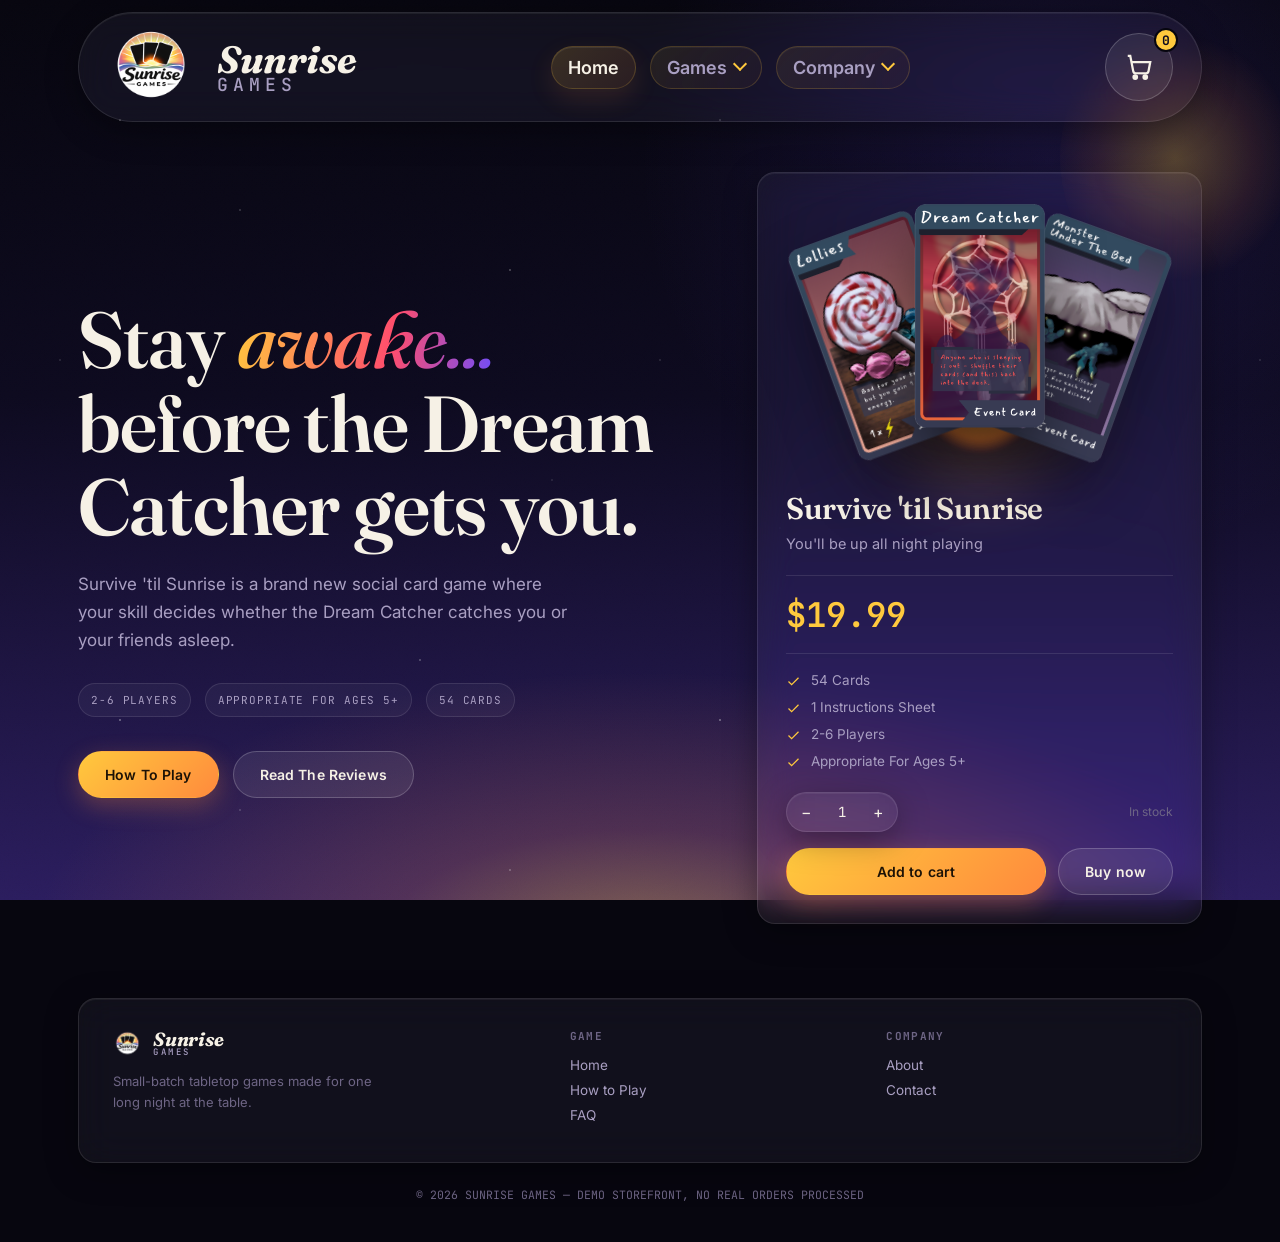
==== commit 28102f4a: "Add CSS styles and layout to index.html Added CSS styles for layout and design enhancements, includi" ====
--- a/index.html
+++ b/index.html
@@ -11,9 +11,565 @@
 <link rel="preconnect" href="https://fonts.gstatic.com" crossorigin>
 <link href="https://fonts.googleapis.com/css2?family=Fraunces:ital,opsz,wght@0,9..144,300;0,9..144,500;0,9..144,600;0,9..144,700;0,9..144,900;1,9..144,500;1,9..144,600&family=Inter:wght@400;500;600;700&family=JetBrains+Mono:wght@400;500;600&display=swap" rel="stylesheet">
 
-<link rel="stylesheet" href="style.css">
+<style>
+  :root{
+    --night-1:#07060f;
+    --night-2:#0d0a1f;
+    --dusk:#2b1d5e;
+    --rose:#ff4d6d;
+    --ember:#ff8a3d;
+    --gold:#ffc93d;
+    --violet:#6b4dff;
+
+    --ink:#f6f1e6;
+    --ink-dim:#a99fc2;
+    --ink-faint:#6e6585;
+
+    --glass-bg:rgba(255,255,255,0.045);
+    --glass-bg-strong:rgba(255,255,255,0.08);
+    --glass-border:rgba(255,255,255,0.10);
+    --glass-border-strong:rgba(255,255,255,0.20);
+
+    --r:18px;
+  }
+
+  *{ box-sizing:border-box; margin:0; padding:0; }
+  html{ scroll-behavior:smooth; }
+  body{
+    background:var(--night-1);
+    color:var(--ink);
+    font-family:'Inter',sans-serif;
+    min-height:100vh;
+    overflow-x:hidden;
+  }
+  ::selection{ background:var(--gold); color:#0d0a1f; }
+  a{ color:inherit; text-decoration:none; }
+  button{ font-family:inherit; cursor:pointer; border:0; color:inherit; }
+  svg{ display:block; }
+
+  h1,h2,h3,.wordmark{
+    font-family:'Fraunces',serif;
+    font-weight:600;
+    letter-spacing:-0.01em;
+    line-height:1.05;
+  }
+
+  .scene{
+    position:fixed;
+    inset:0;
+    z-index:-2;
+    overflow:hidden;
+    background:
+      radial-gradient(ellipse 72% 46% at 50% 105%, rgba(255,201,61,0.42), rgba(255,138,61,0.18) 28%, transparent 66%),
+      radial-gradient(circle at 82% 18%, rgba(107,77,255,0.14), transparent 32%),
+      linear-gradient(180deg, var(--night-1) 0%, var(--night-2) 44%, var(--dusk) 100%);
+  }
+  .stars{
+    position:absolute;
+    inset:0;
+    background-image:
+      radial-gradient(1.5px 1.5px at 20% 20%, rgba(255,255,255,0.55), transparent),
+      radial-gradient(1.5px 1.5px at 70% 10%, rgba(255,255,255,0.4), transparent),
+      radial-gradient(1px 1px at 40% 35%, rgba(255,255,255,0.5), transparent),
+      radial-gradient(1.5px 1.5px at 85% 45%, rgba(255,255,255,0.4), transparent),
+      radial-gradient(1px 1px at 10% 60%, rgba(255,255,255,0.35), transparent),
+      radial-gradient(1.5px 1.5px at 55% 70%, rgba(255,255,255,0.3), transparent),
+      radial-gradient(1px 1px at 92% 80%, rgba(255,255,255,0.3), transparent),
+      radial-gradient(1.5px 1.5px at 30% 88%, rgba(255,255,255,0.25), transparent);
+    background-repeat:repeat;
+    background-size:600px 600px;
+  }
+  .grain{
+    position:absolute;
+    inset:0;
+    pointer-events:none;
+    opacity:0.035;
+    mix-blend-mode:overlay;
+    background-image:url("data:image/svg+xml,%3Csvg xmlns='http://www.w3.org/2000/svg' width='80' height='80'%3E%3Cfilter id='n'%3E%3CfeTurbulence type='fractalNoise' baseFrequency='0.9' numOctaves='2' stitchTiles='stitch'/%3E%3C/filter%3E%3Crect width='100%25' height='100%25' filter='url(%23n)'/%3E%3C/svg%3E");
+  }
+
+  .wrap{ max-width:1180px; margin:0 auto; padding:0 28px; }
+  .glass{
+    background:var(--glass-bg);
+    backdrop-filter:blur(18px) saturate(140%);
+    -webkit-backdrop-filter:blur(18px) saturate(140%);
+    border:1px solid var(--glass-border);
+    border-radius:var(--r);
+    box-shadow:0 8px 32px rgba(0,0,0,0.35), inset 0 1px 0 rgba(255,255,255,0.06);
+  }
+  .glass-strong{
+    background:rgba(13,10,31,0.76);
+    border-color:var(--glass-border-strong);
+    backdrop-filter:blur(22px) saturate(150%);
+    -webkit-backdrop-filter:blur(22px) saturate(150%);
+  }
+  .eyebrow{
+    font-family:'JetBrains Mono',monospace;
+    text-transform:uppercase;
+    letter-spacing:0.16em;
+    font-size:12px;
+    color:var(--gold);
+    display:flex;
+    align-items:center;
+    gap:10px;
+  }
+  .eyebrow::before{ content:''; width:18px; height:1px; background:var(--gold); display:inline-block; }
+
+  .nav{
+    position:fixed;
+    top:0;
+    left:0;
+    right:0;
+    z-index:100;
+    padding:12px 0;
+  }
+  .nav-inner{ max-width:1180px; margin:0 auto; padding:0 28px; }
+  .nav-bar{
+    display:flex;
+    align-items:center;
+    justify-content:space-between;
+    padding:8px 28px;
+    border-radius:999px;
+  }
+  .nav-logo{ display:flex; align-items:center; gap:18px; }
+  .nav-logo img{ height:92px; width:auto; display:block; }
+  .wordmark{ font-weight:700; font-style:italic; font-size:38px; }
+  .wordmark span{
+    display:block;
+    font-family:'JetBrains Mono',monospace;
+    font-style:normal;
+    font-weight:500;
+    font-size:18px;
+    letter-spacing:0.28em;
+    color:var(--ink-dim);
+    margin-top:-4px;
+  }
+  .nav-links{ display:flex; align-items:center; gap:14px; list-style:none; }
+  .nav-links a, .dropdown-toggle{ font-size:18px; font-weight:600; color:var(--ink-dim); transition:color 0.2s ease, background 0.2s ease, box-shadow 0.2s ease; }
+  .nav-links a:hover, .nav-links a.active, .dropdown-toggle:hover, .nav-dropdown:focus-within .dropdown-toggle{ color:var(--ink); }
+
+  .nav-links > li > a{
+    display:flex;
+    align-items:center;
+    gap:8px;
+    padding:10px 16px;
+    border-radius:999px;
+    border:1px solid rgba(255,201,61,0.18);
+    background:linear-gradient(135deg, rgba(255,201,61,0.08), rgba(255,138,61,0.04));
+    box-shadow:inset 0 1px 0 rgba(255,255,255,0.05);
+  }
+  .nav-links > li > a:hover,
+  .nav-links > li > a.active{
+    color:var(--ink);
+    background:linear-gradient(135deg, rgba(255,201,61,0.16), rgba(255,138,61,0.10));
+    box-shadow:0 10px 26px rgba(255,138,61,0.12), inset 0 1px 0 rgba(255,255,255,0.08);
+  }
+  .nav-dropdown{ position:relative; }
+  .dropdown-toggle{ display:flex; align-items:center; gap:8px; background:linear-gradient(135deg, rgba(255,201,61,0.08), rgba(255,138,61,0.04)); padding:10px 16px; border:1px solid rgba(255,201,61,0.18); border-radius:999px; box-shadow:inset 0 1px 0 rgba(255,255,255,0.05); }
+  .dropdown-toggle:hover, .nav-dropdown:focus-within .dropdown-toggle{ background:linear-gradient(135deg, rgba(255,201,61,0.16), rgba(255,138,61,0.10)); box-shadow:0 10px 26px rgba(255,138,61,0.12), inset 0 1px 0 rgba(255,255,255,0.08); }
+  .dropdown-toggle::after{ content:''; width:8px; height:8px; border-right:2px solid var(--gold); border-bottom:2px solid var(--gold); transform:translateY(-3px) rotate(45deg); transition:transform 0.2s ease, border-color 0.2s ease; }
+  .nav-dropdown:hover .dropdown-toggle::after, .nav-dropdown:focus-within .dropdown-toggle::after{ transform:translateY(1px) rotate(225deg); border-color:var(--ink); }
+  .dropdown-menu{
+    position:absolute;
+    top:calc(100% + 18px);
+    right:0;
+    min-width:190px;
+    list-style:none;
+    padding:10px;
+    border-radius:22px;
+    background:linear-gradient(180deg, rgba(24,18,49,0.96), rgba(10,8,16,0.94));
+    border:1px solid rgba(255,201,61,0.18);
+    box-shadow:0 22px 54px rgba(0,0,0,0.42), 0 0 34px rgba(255,138,61,0.08), inset 0 1px 0 rgba(255,255,255,0.08);
+    backdrop-filter:blur(20px);
+    opacity:0;
+    visibility:hidden;
+    transform:translateY(-6px);
+    transition:opacity 0.2s ease, transform 0.2s ease, visibility 0.2s ease;
+  }
+  .nav-dropdown:hover .dropdown-menu, .nav-dropdown:focus-within .dropdown-menu{ opacity:1; visibility:visible; transform:translateY(0); }
+  .dropdown-menu a{ display:block; padding:12px 14px; border-radius:14px; font-size:15px; }
+  .dropdown-menu a:hover{ background:linear-gradient(135deg, rgba(255,201,61,0.16), rgba(255,138,61,0.10)); color:var(--gold); }
+  .nav-right{ display:flex; align-items:center; gap:20px; }
+  .cart-btn{
+    position:relative;
+    width:68px;
+    height:68px;
+    border-radius:50%;
+    display:flex;
+    align-items:center;
+    justify-content:center;
+    border:1px solid var(--glass-border-strong);
+    background:var(--glass-bg-strong);
+    transition:transform 0.2s ease, border-color 0.2s ease;
+  }
+  .cart-btn:hover{ transform:translateY(-2px); border-color:var(--gold); }
+  .cart-btn svg{ width:30px; height:30px; }
+  .cart-count{
+    position:absolute;
+    top:-6px;
+    right:-6px;
+    background:var(--gold);
+    color:#0d0a1f;
+    font-family:'JetBrains Mono',monospace;
+    font-size:13px;
+    font-weight:700;
+    min-width:24px;
+    height:24px;
+    border-radius:50%;
+    display:flex;
+    align-items:center;
+    justify-content:center;
+    border:2px solid var(--night-1);
+  }
+  .nav-toggle{
+    display:none;
+    width:68px;
+    height:68px;
+    border-radius:50%;
+    border:1px solid rgba(255,201,61,0.24);
+    background:radial-gradient(circle at 32% 20%, rgba(255,201,61,0.18), transparent 34%), var(--glass-bg-strong);
+    align-items:center;
+    justify-content:center;
+    box-shadow:0 10px 28px rgba(0,0,0,0.22), inset 0 1px 0 rgba(255,255,255,0.08);
+    transition:transform 0.2s ease, border-color 0.2s ease, box-shadow 0.2s ease;
+  }
+  .nav-toggle span,
+  .nav-toggle::before,
+  .nav-toggle::after{
+    content:'';
+    display:block;
+    width:26px;
+    height:2px;
+    background:var(--ink);
+    position:relative;
+  }
+  .nav-toggle:hover{ transform:translateY(-2px); border-color:var(--gold); box-shadow:0 14px 32px rgba(255,138,61,0.16), inset 0 1px 0 rgba(255,255,255,0.1); }
+  .nav-toggle span,
+  .nav-toggle::before,
+  .nav-toggle::after{ background:linear-gradient(90deg, var(--gold), var(--ember)); border-radius:999px; box-shadow:0 0 10px rgba(255,201,61,0.2); }
+  .nav-toggle::before{ position:absolute; transform:translateY(-8px); }
+  .nav-toggle::after{ position:absolute; transform:translateY(8px); }
+
+  .btn{
+    display:inline-flex;
+    align-items:center;
+    justify-content:center;
+    gap:8px;
+    padding:14px 26px;
+    border-radius:999px;
+    font-size:14px;
+    font-weight:600;
+    letter-spacing:0.01em;
+    border:1px solid transparent;
+    transition:transform 0.2s ease, box-shadow 0.2s ease, border-color 0.2s ease;
+    white-space:nowrap;
+  }
+  .btn-primary{
+    background:linear-gradient(135deg, var(--gold), var(--ember));
+    color:#1c1206;
+    box-shadow:0 8px 24px rgba(255,138,61,0.30);
+  }
+  .btn-primary:hover{ transform:translateY(-2px); box-shadow:0 12px 32px rgba(255,138,61,0.42); }
+  .btn-ghost{ background:var(--glass-bg-strong); border-color:var(--glass-border-strong); color:var(--ink); }
+  .btn-ghost:hover{ transform:translateY(-2px); border-color:var(--gold); }
+  .btn-block{ width:100%; }
+
+  main{ min-height:calc(100vh - 210px); }
+  .hero{
+    min-height:100vh;
+    display:flex;
+    align-items:center;
+    padding:172px 0 74px;
+  }
+  .hero-grid{
+    display:grid;
+    grid-template-columns:minmax(0, 1.05fr) minmax(360px, 0.75fr);
+    gap:56px;
+    align-items:center;
+  }
+  .hero-copy{ max-width:640px; }
+  .hero-tag{ margin-bottom:22px; }
+  h1{ font-size:clamp(46px, 6.2vw, 82px); margin-bottom:22px; }
+  h1 em{
+    font-style:italic;
+    font-weight:500;
+    background:linear-gradient(100deg, var(--gold), var(--rose) 60%, var(--violet));
+    -webkit-background-clip:text;
+    background-clip:text;
+    color:transparent;
+  }
+  .lede{
+    font-size:17px;
+    color:var(--ink-dim);
+    max-width:500px;
+    line-height:1.65;
+    margin-bottom:28px;
+  }
+  .mini-facts{
+    display:flex;
+    gap:14px;
+    flex-wrap:wrap;
+    margin-bottom:34px;
+  }
+  .mini-facts span{
+    font-family:'JetBrains Mono',monospace;
+    font-size:11px;
+    letter-spacing:0.08em;
+    text-transform:uppercase;
+    color:var(--ink-dim);
+    padding:9px 12px;
+    border-radius:999px;
+    border:1px solid var(--glass-border);
+    background:rgba(255,255,255,0.04);
+  }
+  .hero-actions{ display:flex; gap:14px; flex-wrap:wrap; }
+
+  .purchase-card{
+    padding:28px;
+    position:relative;
+    overflow:visible;
+  }
+  .purchase-card::before{
+    content:'';
+    position:absolute;
+    inset:-20% -20% auto auto;
+    width:230px;
+    height:270px;
+    border-radius:50%;
+    background:radial-gradient(circle, rgba(255,201,61,0.28), rgba(255,138,61,0.10) 44%, transparent 70%);
+    pointer-events:none;
+  }
+  .product-visual{
+    position:relative;
+    height:270px;
+    margin-bottom:22px;
+    display:flex;
+    align-items:center;
+    justify-content:center;
+  }
+  .sunglow{
+    position:absolute;
+    bottom:18px;
+    left:50%;
+    transform:translateX(-50%);
+    width:120px;
+    height:120px;
+    border-radius:50%;
+    background:radial-gradient(circle, var(--gold), var(--ember) 55%, transparent 75%);
+    filter:blur(2px);
+    box-shadow:0 0 80px 24px rgba(255,180,60,0.32);
+    z-index:1;
+  }
+  .pcard{
+    position:absolute;
+    top:12px;
+    left:50%;
+    width:150px;
+    aspect-ratio:2.25 / 3.5;
+    border-radius:12px;
+    background:transparent;
+    filter:drop-shadow(0 28px 30px rgba(0,0,0,0.48));
+    z-index:2;
+    transition:transform 0.42s cubic-bezier(.2,.8,.2,1), opacity 0.35s ease, filter 0.35s ease;
+  }
+  .pcard img{ width:100%; height:100%; object-fit:contain; display:block; }
+  .pcard.c0{ opacity:0; transform:translateX(calc(-50% - 95px)) translateY(8px) rotate(-20deg); z-index:1; }
+  .pcard.c1{ transform:translateX(calc(-50% - 95px)) translateY(6px) rotate(-20deg); z-index:2; }
+  .pcard.c2{ transform:translateX(-50%) translateY(-14px) rotate(0deg); z-index:4; }
+  .pcard.c3{ transform:translateX(calc(-50% + 95px)) translateY(6px) rotate(20deg); z-index:3; }
+  .pcard.c4{ opacity:0; transform:translateX(calc(-50% + 95px)) translateY(8px) rotate(20deg); z-index:1; }
+  .product-visual:hover .pcard{ opacity:1; filter:drop-shadow(0 32px 34px rgba(0,0,0,0.54)); }
+  .product-visual:hover .pcard.c0{ transform:translateX(calc(-50% - 140px)) translateY(34px) rotate(-34deg); }
+  .product-visual:hover .pcard.c1{ transform:translateX(calc(-50% - 70px)) translateY(4px) rotate(-17deg); }
+  .product-visual:hover .pcard.c2{ transform:translateX(-50%) translateY(-20px) rotate(0deg); }
+  .product-visual:hover .pcard.c3{ transform:translateX(calc(-50% + 70px)) translateY(4px) rotate(17deg); }
+  .product-visual:hover .pcard.c4{ transform:translateX(calc(-50% + 140px)) translateY(34px) rotate(34deg); }
+
+  .product-head{ position:relative; }
+  .product-head h2{ font-size:30px; margin-bottom:8px; }
+  .product-head p{ color:var(--ink-dim); font-size:14.5px; line-height:1.55; margin-bottom:20px; }
+  .price-row{
+    display:flex;
+    align-items:baseline;
+    justify-content:space-between;
+    gap:14px;
+    padding:16px 0;
+    border-top:1px solid var(--glass-border);
+    border-bottom:1px solid var(--glass-border);
+    margin-bottom:18px;
+  }
+  .price-row .big{ font-family:'JetBrains Mono',monospace; font-size:34px; font-weight:600; color:var(--gold); }
+  .price-row .small{ font-size:12px; color:var(--ink-faint); text-align:right; }
+  .included{
+    list-style:none;
+    display:grid;
+    gap:10px;
+    margin-bottom:22px;
+  }
+  .included li{
+    display:flex;
+    align-items:flex-start;
+    gap:10px;
+    font-size:13.5px;
+    color:var(--ink-dim);
+  }
+  .included svg{ width:15px; height:15px; flex-shrink:0; margin-top:2px; color:var(--gold); }
+  .qty-row{ display:flex; align-items:center; justify-content:space-between; gap:16px; margin-bottom:16px; }
+  .qty-control{ display:flex; align-items:center; border-radius:999px; overflow:hidden; }
+  .qty-control button{ width:38px; height:38px; background:transparent; font-size:16px; }
+  .qty-control button:hover{ background:rgba(255,255,255,0.06); }
+  .qty-val{ width:34px; text-align:center; font-family:'JetBrains Mono',monospace; font-size:14px; }
+  .stock-note{ font-size:12px; color:var(--ink-faint); display:flex; align-items:center; gap:6px; }
+  .buy-actions{ display:flex; gap:12px; }
+
+  footer{ padding:0 0 40px; }
+  .footer-bar{
+    padding:30px 34px;
+    display:grid;
+    grid-template-columns:1.5fr 1fr 1fr;
+    gap:36px;
+  }
+  .footer-brand .nav-logo{ margin-bottom:12px; gap:10px; }
+  .footer-brand .wordmark{ font-size:19px; }
+  .footer-brand .wordmark span{ font-size:9px; margin-top:-2px; }
+  .footer-brand p{ font-size:13px; color:var(--ink-faint); max-width:260px; line-height:1.6; }
+  .footer-col h5{ font-family:'JetBrains Mono',monospace; font-size:11px; letter-spacing:0.12em; text-transform:uppercase; color:var(--ink-faint); margin-bottom:14px; }
+  .footer-col a{ display:block; font-size:13.5px; color:var(--ink-dim); margin-bottom:9px; transition:color 0.2s; }
+  .footer-col a:hover{ color:var(--gold); }
+  .footer-bottom{ text-align:center; font-size:11.5px; color:var(--ink-faint); margin-top:24px; font-family:'JetBrains Mono',monospace; }
+
+  .overlay{
+    position:fixed;
+    inset:0;
+    background:rgba(0,0,0,0.5);
+    backdrop-filter:blur(4px);
+    z-index:150;
+    opacity:0;
+    pointer-events:none;
+    transition:opacity 0.3s ease;
+  }
+  .overlay.open{ opacity:1; pointer-events:auto; }
+  .drawer{
+    position:fixed;
+    top:0;
+    right:0;
+    bottom:0;
+    width:400px;
+    max-width:92vw;
+    z-index:160;
+    transform:translateX(100%);
+    transition:transform 0.4s cubic-bezier(.2,.8,.2,1);
+    display:flex;
+    flex-direction:column;
+    border-radius:var(--r) 0 0 var(--r);
+    border-left:1px solid var(--glass-border-strong);
+  }
+  .drawer.open{ transform:translateX(0); }
+  .drawer-head{ display:flex; align-items:center; justify-content:space-between; padding:24px 26px; border-bottom:1px solid var(--glass-border); }
+  .drawer-head h3{ font-size:18px; }
+  .drawer-close{ width:32px; height:32px; border-radius:50%; display:flex; align-items:center; justify-content:center; background:rgba(255,255,255,0.06); }
+  .drawer-body{ flex:1; padding:24px 26px; overflow-y:auto; -webkit-mask-image:linear-gradient(to bottom, transparent 0, #000 24px, #000 calc(100% - 24px), transparent 100%); mask-image:linear-gradient(to bottom, transparent 0, #000 24px, #000 calc(100% - 24px), transparent 100%); }
+  .drawer-item{ display:flex; gap:14px; padding-bottom:20px; margin-bottom:20px; border-bottom:1px solid var(--glass-border); }
+  .drawer-item .thumb{ width:64px; height:84px; border-radius:10px; background:linear-gradient(160deg,#18141f,#08070c); border:1px solid var(--glass-border-strong); flex-shrink:0; display:flex; align-items:center; justify-content:center; }
+  .drawer-item .thumb img{ width:100%; height:100%; object-fit:cover; display:block; border-radius:9px; }
+  .drawer-item .info{ flex:1; }
+  .drawer-item .info h4{ font-size:14.5px; margin-bottom:6px; font-family:'Fraunces',serif; font-style:italic; }
+  .drawer-item .info .meta{ font-size:12px; color:var(--ink-faint); margin-bottom:10px; }
+  .drawer-empty{ text-align:center; padding:60px 20px; color:var(--ink-faint); font-size:13.5px; line-height:1.6; }
+  .drawer-foot{ padding:22px 26px 28px; border-top:1px solid var(--glass-border); }
+  .drawer-foot .row{ display:flex; justify-content:space-between; font-size:13.5px; color:var(--ink-dim); margin-bottom:8px; }
+  .drawer-foot .row.total{ color:var(--ink); font-weight:600; font-size:15px; margin:14px 0 18px; }
+  .drawer-foot .row.total .v{ font-family:'JetBrains Mono',monospace; color:var(--gold); }
+
+  .toast{
+    position:fixed;
+    bottom:28px;
+    left:50%;
+    transform:translateX(-50%) translateY(20px);
+    padding:14px 22px;
+    border-radius:999px;
+    z-index:200;
+    display:flex;
+    align-items:center;
+    gap:10px;
+    opacity:0;
+    pointer-events:none;
+    transition:all 0.35s cubic-bezier(.2,.8,.2,1);
+    font-size:13.5px;
+  }
+  .toast.show{ opacity:1; transform:translateX(-50%) translateY(0); }
+  .toast svg{ width:16px; height:16px; color:var(--gold); }
+
+  :focus-visible{ outline:2px solid var(--gold); outline-offset:3px; }
+
+  @media (max-width:980px){
+    .hero{ min-height:auto; padding:166px 0 54px; }
+    .hero-grid{ grid-template-columns:1fr; gap:34px; }
+    .purchase-card{ max-width:560px; }
+    .footer-bar{ grid-template-columns:1fr 1fr; }
+  }
+  @media (max-width:680px){
+    .wrap{ padding:0 18px; }
+    .nav-inner{ padding:0 14px; }
+    .nav-bar{ padding:8px 14px; }
+    .nav-logo{ gap:10px; }
+    .nav-logo img{ height:64px; }
+    .wordmark{ font-size:26px; }
+    .wordmark span{ font-size:12px; margin-top:-2px; }
+    .nav-right{ gap:10px; }
+    .nav-links{
+      display:none;
+      position:absolute;
+      top:92px;
+      right:14px;
+      left:14px;
+      min-width:0;
+      flex-direction:column;
+      gap:6px;
+      padding:18px 22px;
+      border-radius:16px;
+      background:linear-gradient(180deg, rgba(24,18,49,0.96), rgba(10,8,16,0.94));
+      backdrop-filter:blur(20px);
+      border:1px solid rgba(255,201,61,0.18);
+      box-shadow:0 22px 54px rgba(0,0,0,0.42), 0 0 34px rgba(255,138,61,0.08);
+    }
+    .nav-links.open{ display:flex; }
+    .nav-links > li{ width:100%; }
+    .nav-links > li > a{ width:100%; justify-content:space-between; }
+    .nav-dropdown{ width:100%; }
+    .dropdown-toggle{ width:100%; justify-content:space-between; }
+    .dropdown-menu{ position:static; display:none; opacity:1; visibility:visible; transform:none; margin-top:8px; box-shadow:inset 0 1px 0 rgba(255,255,255,0.06); background:rgba(7,6,15,0.42); }
+    .nav-dropdown:hover .dropdown-menu, .nav-dropdown:focus-within .dropdown-menu{ display:block; }
+    .cart-btn, .nav-toggle{ width:52px; height:52px; display:flex; flex:0 0 52px; }
+    .cart-btn svg{ width:24px; height:24px; }
+    .cart-count{ min-width:20px; height:20px; font-size:11px; }
+    .hero{ padding-top:126px; padding-bottom:42px; }
+    h1{ font-size:clamp(38px, 12vw, 58px); }
+    .lede{ font-size:16px; }
+    .hero-actions, .buy-actions{ flex-direction:column; align-items:stretch; }
+    .purchase-card{ padding:22px; }
+    .product-visual{ height:238px; margin-bottom:18px; }
+    .pcard{ width:132px; }
+    .pcard.c0{ transform:translateX(calc(-50% - 76px)) translateY(8px) rotate(-18deg); }
+    .pcard.c1{ transform:translateX(calc(-50% - 76px)) translateY(6px) rotate(-18deg); }
+    .pcard.c2{ transform:translateX(-50%) translateY(-10px) rotate(0deg); }
+    .pcard.c3{ transform:translateX(calc(-50% + 76px)) translateY(6px) rotate(18deg); }
+    .pcard.c4{ transform:translateX(calc(-50% + 76px)) translateY(8px) rotate(18deg); }
+    .product-visual:hover .pcard.c0{ transform:translateX(calc(-50% - 108px)) translateY(28px) rotate(-32deg); }
+    .product-visual:hover .pcard.c1{ transform:translateX(calc(-50% - 54px)) translateY(4px) rotate(-16deg); }
+    .product-visual:hover .pcard.c2{ transform:translateX(-50%) translateY(-16px) rotate(0deg); }
+    .product-visual:hover .pcard.c3{ transform:translateX(calc(-50% + 54px)) translateY(4px) rotate(16deg); }
+    .product-visual:hover .pcard.c4{ transform:translateX(calc(-50% + 108px)) translateY(28px) rotate(32deg); }
+    .qty-row{ align-items:flex-start; flex-direction:column; }
+    .footer-bar{ grid-template-columns:1fr; }
+  }
+
+  @media (prefers-reduced-motion:reduce){
+    *{ animation-duration:0.001ms !important; transition-duration:0.001ms !important; }
+  }
+</style>
 </head>
-<body class="page-home">
+<body>
 <div class="scene" aria-hidden="true"><div class="stars"></div><div class="grain"></div></div>
 
 <header class="nav">
@@ -173,6 +729,126 @@
   <span id="toastMsg">Added to cart</span>
 </div>
 
-<script src="script.js" defer></script>
+<script>
+(function(){
+  const PRICE = 19.99;
+  const SHIPPING = 5.99;
+  const CART_STORAGE_KEY = 'sunriseCartQty';
+  function loadCartQty(){
+    const savedQty = Number.parseInt(localStorage.getItem(CART_STORAGE_KEY) || '0', 10);
+    return Number.isFinite(savedQty) && savedQty > 0 ? savedQty : 0;
+  }
+  function saveCartQty(){
+    if (cartQty > 0) localStorage.setItem(CART_STORAGE_KEY, String(cartQty));
+    else localStorage.removeItem(CART_STORAGE_KEY);
+  }
+  let cartQty = loadCartQty();
+  let buyQty = 1;
+
+  const navToggle = document.getElementById('navToggle');
+  const navLinks = document.getElementById('navLinks');
+  navToggle.addEventListener('click', () => navLinks.classList.toggle('open'));
+  navLinks.querySelectorAll('a').forEach(link => link.addEventListener('click', () => navLinks.classList.remove('open')));
+
+  const cartCountEl = document.getElementById('cartCount');
+  const drawerBody = document.getElementById('drawerBody');
+  const drawerFoot = document.getElementById('drawerFoot');
+  const drawerSubtotal = document.getElementById('drawerSubtotal');
+  const drawerShipping = document.getElementById('drawerShipping');
+  const drawerTotal = document.getElementById('drawerTotal');
+  const overlay = document.getElementById('overlay');
+  const drawer = document.getElementById('drawer');
+
+  function money(n){ return '$' + n.toFixed(2); }
+
+  function renderCart(){
+    saveCartQty();
+    cartCountEl.textContent = cartQty;
+    if (cartQty === 0){
+      drawerBody.innerHTML = '<div class="drawer-empty">Your cart is empty.<br>Add a deck and stay up with us.</div>';
+      drawerFoot.style.display = 'none';
+      return;
+    }
+
+    const subtotal = PRICE * cartQty;
+    const shipping = SHIPPING;
+    drawerBody.innerHTML = `
+      <div class="drawer-item">
+        <div class="thumb"><img src="cards/Dream Catcher.png" alt="" aria-hidden="true"></div>
+        <div class="info">
+          <h4>Survive 'til Sunrise</h4>
+          <div class="meta">${cartQty} × ${money(PRICE)}</div>
+          <div class="qty-control glass" style="width:fit-content;">
+            <button id="drawerMinus" aria-label="Decrease quantity">−</button>
+            <span class="qty-val">${cartQty}</span>
+            <button id="drawerPlus" aria-label="Increase quantity">+</button>
+          </div>
+        </div>
+      </div>`;
+
+    drawerFoot.style.display = 'block';
+    drawerSubtotal.textContent = money(subtotal);
+    drawerShipping.textContent = money(shipping);
+    drawerTotal.textContent = money(subtotal + shipping);
+
+    document.getElementById('drawerPlus').addEventListener('click', () => { cartQty++; renderCart(); });
+    document.getElementById('drawerMinus').addEventListener('click', () => { cartQty = Math.max(0, cartQty - 1); renderCart(); });
+  }
+
+  function openDrawer(){
+    overlay.classList.add('open');
+    drawer.classList.add('open');
+    drawer.setAttribute('aria-hidden','false');
+  }
+
+  function closeDrawer(){
+    overlay.classList.remove('open');
+    drawer.classList.remove('open');
+    drawer.setAttribute('aria-hidden','true');
+  }
+
+  document.getElementById('cartOpenBtn').addEventListener('click', openDrawer);
+  document.getElementById('drawerClose').addEventListener('click', closeDrawer);
+  overlay.addEventListener('click', closeDrawer);
+  window.addEventListener('keydown', e => { if (e.key === 'Escape') closeDrawer(); });
+
+  let toastTimer;
+  function showToast(msg){
+    const toast = document.getElementById('toast');
+    document.getElementById('toastMsg').textContent = msg;
+    toast.classList.add('show');
+    clearTimeout(toastTimer);
+    toastTimer = setTimeout(() => toast.classList.remove('show'), 2400);
+  }
+
+  function addToCart(qty){
+    cartQty += qty;
+    renderCart();
+    showToast(qty === 1 ? 'Survive \'til Sunrise added to cart' : `${qty} × Survive 'til Sunrise added to cart`);
+    openDrawer();
+  }
+
+  const qtyVal = document.getElementById('qtyVal');
+  document.getElementById('qtyPlus').addEventListener('click', () => {
+    buyQty = Math.min(10, buyQty + 1);
+    qtyVal.textContent = buyQty;
+  });
+  document.getElementById('qtyMinus').addEventListener('click', () => {
+    buyQty = Math.max(1, buyQty - 1);
+    qtyVal.textContent = buyQty;
+  });
+
+  document.getElementById('buyAddBtn').addEventListener('click', () => addToCart(buyQty));
+  document.getElementById('buyNowBtn').addEventListener('click', () => {
+    addToCart(buyQty);
+    setTimeout(() => showToast('This is a demo store — no real checkout yet'), 500);
+  });
+  document.getElementById('checkoutBtn').addEventListener('click', () => {
+    showToast('Demo store — checkout is not wired to a payment processor');
+  });
+
+  renderCart();
+})();
+</script>
 </body>
 </html>
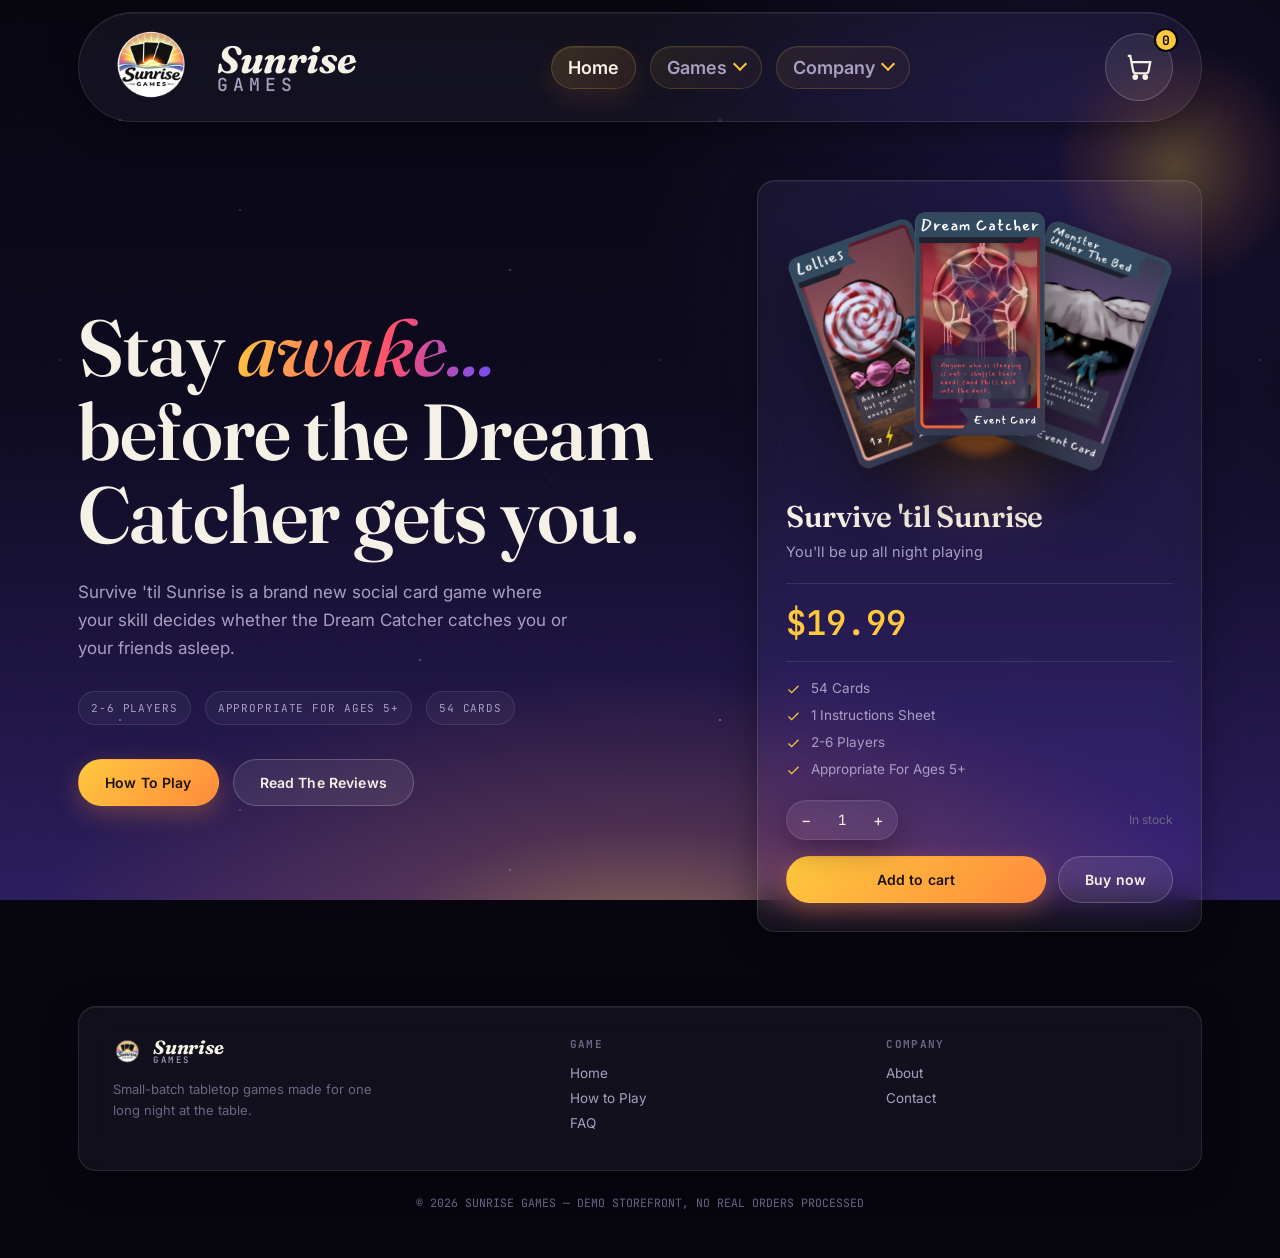
==== commit 98668a99: "Consolidate page styles and scripts" ====
--- a/index.html
+++ b/index.html
@@ -11,565 +11,9 @@
 <link rel="preconnect" href="https://fonts.gstatic.com" crossorigin>
 <link href="https://fonts.googleapis.com/css2?family=Fraunces:ital,opsz,wght@0,9..144,300;0,9..144,500;0,9..144,600;0,9..144,700;0,9..144,900;1,9..144,500;1,9..144,600&family=Inter:wght@400;500;600;700&family=JetBrains+Mono:wght@400;500;600&display=swap" rel="stylesheet">
 
-<style>
-  :root{
-    --night-1:#07060f;
-    --night-2:#0d0a1f;
-    --dusk:#2b1d5e;
-    --rose:#ff4d6d;
-    --ember:#ff8a3d;
-    --gold:#ffc93d;
-    --violet:#6b4dff;
-
-    --ink:#f6f1e6;
-    --ink-dim:#a99fc2;
-    --ink-faint:#6e6585;
-
-    --glass-bg:rgba(255,255,255,0.045);
-    --glass-bg-strong:rgba(255,255,255,0.08);
-    --glass-border:rgba(255,255,255,0.10);
-    --glass-border-strong:rgba(255,255,255,0.20);
-
-    --r:18px;
-  }
-
-  *{ box-sizing:border-box; margin:0; padding:0; }
-  html{ scroll-behavior:smooth; }
-  body{
-    background:var(--night-1);
-    color:var(--ink);
-    font-family:'Inter',sans-serif;
-    min-height:100vh;
-    overflow-x:hidden;
-  }
-  ::selection{ background:var(--gold); color:#0d0a1f; }
-  a{ color:inherit; text-decoration:none; }
-  button{ font-family:inherit; cursor:pointer; border:0; color:inherit; }
-  svg{ display:block; }
-
-  h1,h2,h3,.wordmark{
-    font-family:'Fraunces',serif;
-    font-weight:600;
-    letter-spacing:-0.01em;
-    line-height:1.05;
-  }
-
-  .scene{
-    position:fixed;
-    inset:0;
-    z-index:-2;
-    overflow:hidden;
-    background:
-      radial-gradient(ellipse 72% 46% at 50% 105%, rgba(255,201,61,0.42), rgba(255,138,61,0.18) 28%, transparent 66%),
-      radial-gradient(circle at 82% 18%, rgba(107,77,255,0.14), transparent 32%),
-      linear-gradient(180deg, var(--night-1) 0%, var(--night-2) 44%, var(--dusk) 100%);
-  }
-  .stars{
-    position:absolute;
-    inset:0;
-    background-image:
-      radial-gradient(1.5px 1.5px at 20% 20%, rgba(255,255,255,0.55), transparent),
-      radial-gradient(1.5px 1.5px at 70% 10%, rgba(255,255,255,0.4), transparent),
-      radial-gradient(1px 1px at 40% 35%, rgba(255,255,255,0.5), transparent),
-      radial-gradient(1.5px 1.5px at 85% 45%, rgba(255,255,255,0.4), transparent),
-      radial-gradient(1px 1px at 10% 60%, rgba(255,255,255,0.35), transparent),
-      radial-gradient(1.5px 1.5px at 55% 70%, rgba(255,255,255,0.3), transparent),
-      radial-gradient(1px 1px at 92% 80%, rgba(255,255,255,0.3), transparent),
-      radial-gradient(1.5px 1.5px at 30% 88%, rgba(255,255,255,0.25), transparent);
-    background-repeat:repeat;
-    background-size:600px 600px;
-  }
-  .grain{
-    position:absolute;
-    inset:0;
-    pointer-events:none;
-    opacity:0.035;
-    mix-blend-mode:overlay;
-    background-image:url("data:image/svg+xml,%3Csvg xmlns='http://www.w3.org/2000/svg' width='80' height='80'%3E%3Cfilter id='n'%3E%3CfeTurbulence type='fractalNoise' baseFrequency='0.9' numOctaves='2' stitchTiles='stitch'/%3E%3C/filter%3E%3Crect width='100%25' height='100%25' filter='url(%23n)'/%3E%3C/svg%3E");
-  }
-
-  .wrap{ max-width:1180px; margin:0 auto; padding:0 28px; }
-  .glass{
-    background:var(--glass-bg);
-    backdrop-filter:blur(18px) saturate(140%);
-    -webkit-backdrop-filter:blur(18px) saturate(140%);
-    border:1px solid var(--glass-border);
-    border-radius:var(--r);
-    box-shadow:0 8px 32px rgba(0,0,0,0.35), inset 0 1px 0 rgba(255,255,255,0.06);
-  }
-  .glass-strong{
-    background:rgba(13,10,31,0.76);
-    border-color:var(--glass-border-strong);
-    backdrop-filter:blur(22px) saturate(150%);
-    -webkit-backdrop-filter:blur(22px) saturate(150%);
-  }
-  .eyebrow{
-    font-family:'JetBrains Mono',monospace;
-    text-transform:uppercase;
-    letter-spacing:0.16em;
-    font-size:12px;
-    color:var(--gold);
-    display:flex;
-    align-items:center;
-    gap:10px;
-  }
-  .eyebrow::before{ content:''; width:18px; height:1px; background:var(--gold); display:inline-block; }
-
-  .nav{
-    position:fixed;
-    top:0;
-    left:0;
-    right:0;
-    z-index:100;
-    padding:12px 0;
-  }
-  .nav-inner{ max-width:1180px; margin:0 auto; padding:0 28px; }
-  .nav-bar{
-    display:flex;
-    align-items:center;
-    justify-content:space-between;
-    padding:8px 28px;
-    border-radius:999px;
-  }
-  .nav-logo{ display:flex; align-items:center; gap:18px; }
-  .nav-logo img{ height:92px; width:auto; display:block; }
-  .wordmark{ font-weight:700; font-style:italic; font-size:38px; }
-  .wordmark span{
-    display:block;
-    font-family:'JetBrains Mono',monospace;
-    font-style:normal;
-    font-weight:500;
-    font-size:18px;
-    letter-spacing:0.28em;
-    color:var(--ink-dim);
-    margin-top:-4px;
-  }
-  .nav-links{ display:flex; align-items:center; gap:14px; list-style:none; }
-  .nav-links a, .dropdown-toggle{ font-size:18px; font-weight:600; color:var(--ink-dim); transition:color 0.2s ease, background 0.2s ease, box-shadow 0.2s ease; }
-  .nav-links a:hover, .nav-links a.active, .dropdown-toggle:hover, .nav-dropdown:focus-within .dropdown-toggle{ color:var(--ink); }
-
-  .nav-links > li > a{
-    display:flex;
-    align-items:center;
-    gap:8px;
-    padding:10px 16px;
-    border-radius:999px;
-    border:1px solid rgba(255,201,61,0.18);
-    background:linear-gradient(135deg, rgba(255,201,61,0.08), rgba(255,138,61,0.04));
-    box-shadow:inset 0 1px 0 rgba(255,255,255,0.05);
-  }
-  .nav-links > li > a:hover,
-  .nav-links > li > a.active{
-    color:var(--ink);
-    background:linear-gradient(135deg, rgba(255,201,61,0.16), rgba(255,138,61,0.10));
-    box-shadow:0 10px 26px rgba(255,138,61,0.12), inset 0 1px 0 rgba(255,255,255,0.08);
-  }
-  .nav-dropdown{ position:relative; }
-  .dropdown-toggle{ display:flex; align-items:center; gap:8px; background:linear-gradient(135deg, rgba(255,201,61,0.08), rgba(255,138,61,0.04)); padding:10px 16px; border:1px solid rgba(255,201,61,0.18); border-radius:999px; box-shadow:inset 0 1px 0 rgba(255,255,255,0.05); }
-  .dropdown-toggle:hover, .nav-dropdown:focus-within .dropdown-toggle{ background:linear-gradient(135deg, rgba(255,201,61,0.16), rgba(255,138,61,0.10)); box-shadow:0 10px 26px rgba(255,138,61,0.12), inset 0 1px 0 rgba(255,255,255,0.08); }
-  .dropdown-toggle::after{ content:''; width:8px; height:8px; border-right:2px solid var(--gold); border-bottom:2px solid var(--gold); transform:translateY(-3px) rotate(45deg); transition:transform 0.2s ease, border-color 0.2s ease; }
-  .nav-dropdown:hover .dropdown-toggle::after, .nav-dropdown:focus-within .dropdown-toggle::after{ transform:translateY(1px) rotate(225deg); border-color:var(--ink); }
-  .dropdown-menu{
-    position:absolute;
-    top:calc(100% + 18px);
-    right:0;
-    min-width:190px;
-    list-style:none;
-    padding:10px;
-    border-radius:22px;
-    background:linear-gradient(180deg, rgba(24,18,49,0.96), rgba(10,8,16,0.94));
-    border:1px solid rgba(255,201,61,0.18);
-    box-shadow:0 22px 54px rgba(0,0,0,0.42), 0 0 34px rgba(255,138,61,0.08), inset 0 1px 0 rgba(255,255,255,0.08);
-    backdrop-filter:blur(20px);
-    opacity:0;
-    visibility:hidden;
-    transform:translateY(-6px);
-    transition:opacity 0.2s ease, transform 0.2s ease, visibility 0.2s ease;
-  }
-  .nav-dropdown:hover .dropdown-menu, .nav-dropdown:focus-within .dropdown-menu{ opacity:1; visibility:visible; transform:translateY(0); }
-  .dropdown-menu a{ display:block; padding:12px 14px; border-radius:14px; font-size:15px; }
-  .dropdown-menu a:hover{ background:linear-gradient(135deg, rgba(255,201,61,0.16), rgba(255,138,61,0.10)); color:var(--gold); }
-  .nav-right{ display:flex; align-items:center; gap:20px; }
-  .cart-btn{
-    position:relative;
-    width:68px;
-    height:68px;
-    border-radius:50%;
-    display:flex;
-    align-items:center;
-    justify-content:center;
-    border:1px solid var(--glass-border-strong);
-    background:var(--glass-bg-strong);
-    transition:transform 0.2s ease, border-color 0.2s ease;
-  }
-  .cart-btn:hover{ transform:translateY(-2px); border-color:var(--gold); }
-  .cart-btn svg{ width:30px; height:30px; }
-  .cart-count{
-    position:absolute;
-    top:-6px;
-    right:-6px;
-    background:var(--gold);
-    color:#0d0a1f;
-    font-family:'JetBrains Mono',monospace;
-    font-size:13px;
-    font-weight:700;
-    min-width:24px;
-    height:24px;
-    border-radius:50%;
-    display:flex;
-    align-items:center;
-    justify-content:center;
-    border:2px solid var(--night-1);
-  }
-  .nav-toggle{
-    display:none;
-    width:68px;
-    height:68px;
-    border-radius:50%;
-    border:1px solid rgba(255,201,61,0.24);
-    background:radial-gradient(circle at 32% 20%, rgba(255,201,61,0.18), transparent 34%), var(--glass-bg-strong);
-    align-items:center;
-    justify-content:center;
-    box-shadow:0 10px 28px rgba(0,0,0,0.22), inset 0 1px 0 rgba(255,255,255,0.08);
-    transition:transform 0.2s ease, border-color 0.2s ease, box-shadow 0.2s ease;
-  }
-  .nav-toggle span,
-  .nav-toggle::before,
-  .nav-toggle::after{
-    content:'';
-    display:block;
-    width:26px;
-    height:2px;
-    background:var(--ink);
-    position:relative;
-  }
-  .nav-toggle:hover{ transform:translateY(-2px); border-color:var(--gold); box-shadow:0 14px 32px rgba(255,138,61,0.16), inset 0 1px 0 rgba(255,255,255,0.1); }
-  .nav-toggle span,
-  .nav-toggle::before,
-  .nav-toggle::after{ background:linear-gradient(90deg, var(--gold), var(--ember)); border-radius:999px; box-shadow:0 0 10px rgba(255,201,61,0.2); }
-  .nav-toggle::before{ position:absolute; transform:translateY(-8px); }
-  .nav-toggle::after{ position:absolute; transform:translateY(8px); }
-
-  .btn{
-    display:inline-flex;
-    align-items:center;
-    justify-content:center;
-    gap:8px;
-    padding:14px 26px;
-    border-radius:999px;
-    font-size:14px;
-    font-weight:600;
-    letter-spacing:0.01em;
-    border:1px solid transparent;
-    transition:transform 0.2s ease, box-shadow 0.2s ease, border-color 0.2s ease;
-    white-space:nowrap;
-  }
-  .btn-primary{
-    background:linear-gradient(135deg, var(--gold), var(--ember));
-    color:#1c1206;
-    box-shadow:0 8px 24px rgba(255,138,61,0.30);
-  }
-  .btn-primary:hover{ transform:translateY(-2px); box-shadow:0 12px 32px rgba(255,138,61,0.42); }
-  .btn-ghost{ background:var(--glass-bg-strong); border-color:var(--glass-border-strong); color:var(--ink); }
-  .btn-ghost:hover{ transform:translateY(-2px); border-color:var(--gold); }
-  .btn-block{ width:100%; }
-
-  main{ min-height:calc(100vh - 210px); }
-  .hero{
-    min-height:100vh;
-    display:flex;
-    align-items:center;
-    padding:172px 0 74px;
-  }
-  .hero-grid{
-    display:grid;
-    grid-template-columns:minmax(0, 1.05fr) minmax(360px, 0.75fr);
-    gap:56px;
-    align-items:center;
-  }
-  .hero-copy{ max-width:640px; }
-  .hero-tag{ margin-bottom:22px; }
-  h1{ font-size:clamp(46px, 6.2vw, 82px); margin-bottom:22px; }
-  h1 em{
-    font-style:italic;
-    font-weight:500;
-    background:linear-gradient(100deg, var(--gold), var(--rose) 60%, var(--violet));
-    -webkit-background-clip:text;
-    background-clip:text;
-    color:transparent;
-  }
-  .lede{
-    font-size:17px;
-    color:var(--ink-dim);
-    max-width:500px;
-    line-height:1.65;
-    margin-bottom:28px;
-  }
-  .mini-facts{
-    display:flex;
-    gap:14px;
-    flex-wrap:wrap;
-    margin-bottom:34px;
-  }
-  .mini-facts span{
-    font-family:'JetBrains Mono',monospace;
-    font-size:11px;
-    letter-spacing:0.08em;
-    text-transform:uppercase;
-    color:var(--ink-dim);
-    padding:9px 12px;
-    border-radius:999px;
-    border:1px solid var(--glass-border);
-    background:rgba(255,255,255,0.04);
-  }
-  .hero-actions{ display:flex; gap:14px; flex-wrap:wrap; }
-
-  .purchase-card{
-    padding:28px;
-    position:relative;
-    overflow:visible;
-  }
-  .purchase-card::before{
-    content:'';
-    position:absolute;
-    inset:-20% -20% auto auto;
-    width:230px;
-    height:270px;
-    border-radius:50%;
-    background:radial-gradient(circle, rgba(255,201,61,0.28), rgba(255,138,61,0.10) 44%, transparent 70%);
-    pointer-events:none;
-  }
-  .product-visual{
-    position:relative;
-    height:270px;
-    margin-bottom:22px;
-    display:flex;
-    align-items:center;
-    justify-content:center;
-  }
-  .sunglow{
-    position:absolute;
-    bottom:18px;
-    left:50%;
-    transform:translateX(-50%);
-    width:120px;
-    height:120px;
-    border-radius:50%;
-    background:radial-gradient(circle, var(--gold), var(--ember) 55%, transparent 75%);
-    filter:blur(2px);
-    box-shadow:0 0 80px 24px rgba(255,180,60,0.32);
-    z-index:1;
-  }
-  .pcard{
-    position:absolute;
-    top:12px;
-    left:50%;
-    width:150px;
-    aspect-ratio:2.25 / 3.5;
-    border-radius:12px;
-    background:transparent;
-    filter:drop-shadow(0 28px 30px rgba(0,0,0,0.48));
-    z-index:2;
-    transition:transform 0.42s cubic-bezier(.2,.8,.2,1), opacity 0.35s ease, filter 0.35s ease;
-  }
-  .pcard img{ width:100%; height:100%; object-fit:contain; display:block; }
-  .pcard.c0{ opacity:0; transform:translateX(calc(-50% - 95px)) translateY(8px) rotate(-20deg); z-index:1; }
-  .pcard.c1{ transform:translateX(calc(-50% - 95px)) translateY(6px) rotate(-20deg); z-index:2; }
-  .pcard.c2{ transform:translateX(-50%) translateY(-14px) rotate(0deg); z-index:4; }
-  .pcard.c3{ transform:translateX(calc(-50% + 95px)) translateY(6px) rotate(20deg); z-index:3; }
-  .pcard.c4{ opacity:0; transform:translateX(calc(-50% + 95px)) translateY(8px) rotate(20deg); z-index:1; }
-  .product-visual:hover .pcard{ opacity:1; filter:drop-shadow(0 32px 34px rgba(0,0,0,0.54)); }
-  .product-visual:hover .pcard.c0{ transform:translateX(calc(-50% - 140px)) translateY(34px) rotate(-34deg); }
-  .product-visual:hover .pcard.c1{ transform:translateX(calc(-50% - 70px)) translateY(4px) rotate(-17deg); }
-  .product-visual:hover .pcard.c2{ transform:translateX(-50%) translateY(-20px) rotate(0deg); }
-  .product-visual:hover .pcard.c3{ transform:translateX(calc(-50% + 70px)) translateY(4px) rotate(17deg); }
-  .product-visual:hover .pcard.c4{ transform:translateX(calc(-50% + 140px)) translateY(34px) rotate(34deg); }
-
-  .product-head{ position:relative; }
-  .product-head h2{ font-size:30px; margin-bottom:8px; }
-  .product-head p{ color:var(--ink-dim); font-size:14.5px; line-height:1.55; margin-bottom:20px; }
-  .price-row{
-    display:flex;
-    align-items:baseline;
-    justify-content:space-between;
-    gap:14px;
-    padding:16px 0;
-    border-top:1px solid var(--glass-border);
-    border-bottom:1px solid var(--glass-border);
-    margin-bottom:18px;
-  }
-  .price-row .big{ font-family:'JetBrains Mono',monospace; font-size:34px; font-weight:600; color:var(--gold); }
-  .price-row .small{ font-size:12px; color:var(--ink-faint); text-align:right; }
-  .included{
-    list-style:none;
-    display:grid;
-    gap:10px;
-    margin-bottom:22px;
-  }
-  .included li{
-    display:flex;
-    align-items:flex-start;
-    gap:10px;
-    font-size:13.5px;
-    color:var(--ink-dim);
-  }
-  .included svg{ width:15px; height:15px; flex-shrink:0; margin-top:2px; color:var(--gold); }
-  .qty-row{ display:flex; align-items:center; justify-content:space-between; gap:16px; margin-bottom:16px; }
-  .qty-control{ display:flex; align-items:center; border-radius:999px; overflow:hidden; }
-  .qty-control button{ width:38px; height:38px; background:transparent; font-size:16px; }
-  .qty-control button:hover{ background:rgba(255,255,255,0.06); }
-  .qty-val{ width:34px; text-align:center; font-family:'JetBrains Mono',monospace; font-size:14px; }
-  .stock-note{ font-size:12px; color:var(--ink-faint); display:flex; align-items:center; gap:6px; }
-  .buy-actions{ display:flex; gap:12px; }
-
-  footer{ padding:0 0 40px; }
-  .footer-bar{
-    padding:30px 34px;
-    display:grid;
-    grid-template-columns:1.5fr 1fr 1fr;
-    gap:36px;
-  }
-  .footer-brand .nav-logo{ margin-bottom:12px; gap:10px; }
-  .footer-brand .wordmark{ font-size:19px; }
-  .footer-brand .wordmark span{ font-size:9px; margin-top:-2px; }
-  .footer-brand p{ font-size:13px; color:var(--ink-faint); max-width:260px; line-height:1.6; }
-  .footer-col h5{ font-family:'JetBrains Mono',monospace; font-size:11px; letter-spacing:0.12em; text-transform:uppercase; color:var(--ink-faint); margin-bottom:14px; }
-  .footer-col a{ display:block; font-size:13.5px; color:var(--ink-dim); margin-bottom:9px; transition:color 0.2s; }
-  .footer-col a:hover{ color:var(--gold); }
-  .footer-bottom{ text-align:center; font-size:11.5px; color:var(--ink-faint); margin-top:24px; font-family:'JetBrains Mono',monospace; }
-
-  .overlay{
-    position:fixed;
-    inset:0;
-    background:rgba(0,0,0,0.5);
-    backdrop-filter:blur(4px);
-    z-index:150;
-    opacity:0;
-    pointer-events:none;
-    transition:opacity 0.3s ease;
-  }
-  .overlay.open{ opacity:1; pointer-events:auto; }
-  .drawer{
-    position:fixed;
-    top:0;
-    right:0;
-    bottom:0;
-    width:400px;
-    max-width:92vw;
-    z-index:160;
-    transform:translateX(100%);
-    transition:transform 0.4s cubic-bezier(.2,.8,.2,1);
-    display:flex;
-    flex-direction:column;
-    border-radius:var(--r) 0 0 var(--r);
-    border-left:1px solid var(--glass-border-strong);
-  }
-  .drawer.open{ transform:translateX(0); }
-  .drawer-head{ display:flex; align-items:center; justify-content:space-between; padding:24px 26px; border-bottom:1px solid var(--glass-border); }
-  .drawer-head h3{ font-size:18px; }
-  .drawer-close{ width:32px; height:32px; border-radius:50%; display:flex; align-items:center; justify-content:center; background:rgba(255,255,255,0.06); }
-  .drawer-body{ flex:1; padding:24px 26px; overflow-y:auto; -webkit-mask-image:linear-gradient(to bottom, transparent 0, #000 24px, #000 calc(100% - 24px), transparent 100%); mask-image:linear-gradient(to bottom, transparent 0, #000 24px, #000 calc(100% - 24px), transparent 100%); }
-  .drawer-item{ display:flex; gap:14px; padding-bottom:20px; margin-bottom:20px; border-bottom:1px solid var(--glass-border); }
-  .drawer-item .thumb{ width:64px; height:84px; border-radius:10px; background:linear-gradient(160deg,#18141f,#08070c); border:1px solid var(--glass-border-strong); flex-shrink:0; display:flex; align-items:center; justify-content:center; }
-  .drawer-item .thumb img{ width:100%; height:100%; object-fit:cover; display:block; border-radius:9px; }
-  .drawer-item .info{ flex:1; }
-  .drawer-item .info h4{ font-size:14.5px; margin-bottom:6px; font-family:'Fraunces',serif; font-style:italic; }
-  .drawer-item .info .meta{ font-size:12px; color:var(--ink-faint); margin-bottom:10px; }
-  .drawer-empty{ text-align:center; padding:60px 20px; color:var(--ink-faint); font-size:13.5px; line-height:1.6; }
-  .drawer-foot{ padding:22px 26px 28px; border-top:1px solid var(--glass-border); }
-  .drawer-foot .row{ display:flex; justify-content:space-between; font-size:13.5px; color:var(--ink-dim); margin-bottom:8px; }
-  .drawer-foot .row.total{ color:var(--ink); font-weight:600; font-size:15px; margin:14px 0 18px; }
-  .drawer-foot .row.total .v{ font-family:'JetBrains Mono',monospace; color:var(--gold); }
-
-  .toast{
-    position:fixed;
-    bottom:28px;
-    left:50%;
-    transform:translateX(-50%) translateY(20px);
-    padding:14px 22px;
-    border-radius:999px;
-    z-index:200;
-    display:flex;
-    align-items:center;
-    gap:10px;
-    opacity:0;
-    pointer-events:none;
-    transition:all 0.35s cubic-bezier(.2,.8,.2,1);
-    font-size:13.5px;
-  }
-  .toast.show{ opacity:1; transform:translateX(-50%) translateY(0); }
-  .toast svg{ width:16px; height:16px; color:var(--gold); }
-
-  :focus-visible{ outline:2px solid var(--gold); outline-offset:3px; }
-
-  @media (max-width:980px){
-    .hero{ min-height:auto; padding:166px 0 54px; }
-    .hero-grid{ grid-template-columns:1fr; gap:34px; }
-    .purchase-card{ max-width:560px; }
-    .footer-bar{ grid-template-columns:1fr 1fr; }
-  }
-  @media (max-width:680px){
-    .wrap{ padding:0 18px; }
-    .nav-inner{ padding:0 14px; }
-    .nav-bar{ padding:8px 14px; }
-    .nav-logo{ gap:10px; }
-    .nav-logo img{ height:64px; }
-    .wordmark{ font-size:26px; }
-    .wordmark span{ font-size:12px; margin-top:-2px; }
-    .nav-right{ gap:10px; }
-    .nav-links{
-      display:none;
-      position:absolute;
-      top:92px;
-      right:14px;
-      left:14px;
-      min-width:0;
-      flex-direction:column;
-      gap:6px;
-      padding:18px 22px;
-      border-radius:16px;
-      background:linear-gradient(180deg, rgba(24,18,49,0.96), rgba(10,8,16,0.94));
-      backdrop-filter:blur(20px);
-      border:1px solid rgba(255,201,61,0.18);
-      box-shadow:0 22px 54px rgba(0,0,0,0.42), 0 0 34px rgba(255,138,61,0.08);
-    }
-    .nav-links.open{ display:flex; }
-    .nav-links > li{ width:100%; }
-    .nav-links > li > a{ width:100%; justify-content:space-between; }
-    .nav-dropdown{ width:100%; }
-    .dropdown-toggle{ width:100%; justify-content:space-between; }
-    .dropdown-menu{ position:static; display:none; opacity:1; visibility:visible; transform:none; margin-top:8px; box-shadow:inset 0 1px 0 rgba(255,255,255,0.06); background:rgba(7,6,15,0.42); }
-    .nav-dropdown:hover .dropdown-menu, .nav-dropdown:focus-within .dropdown-menu{ display:block; }
-    .cart-btn, .nav-toggle{ width:52px; height:52px; display:flex; flex:0 0 52px; }
-    .cart-btn svg{ width:24px; height:24px; }
-    .cart-count{ min-width:20px; height:20px; font-size:11px; }
-    .hero{ padding-top:126px; padding-bottom:42px; }
-    h1{ font-size:clamp(38px, 12vw, 58px); }
-    .lede{ font-size:16px; }
-    .hero-actions, .buy-actions{ flex-direction:column; align-items:stretch; }
-    .purchase-card{ padding:22px; }
-    .product-visual{ height:238px; margin-bottom:18px; }
-    .pcard{ width:132px; }
-    .pcard.c0{ transform:translateX(calc(-50% - 76px)) translateY(8px) rotate(-18deg); }
-    .pcard.c1{ transform:translateX(calc(-50% - 76px)) translateY(6px) rotate(-18deg); }
-    .pcard.c2{ transform:translateX(-50%) translateY(-10px) rotate(0deg); }
-    .pcard.c3{ transform:translateX(calc(-50% + 76px)) translateY(6px) rotate(18deg); }
-    .pcard.c4{ transform:translateX(calc(-50% + 76px)) translateY(8px) rotate(18deg); }
-    .product-visual:hover .pcard.c0{ transform:translateX(calc(-50% - 108px)) translateY(28px) rotate(-32deg); }
-    .product-visual:hover .pcard.c1{ transform:translateX(calc(-50% - 54px)) translateY(4px) rotate(-16deg); }
-    .product-visual:hover .pcard.c2{ transform:translateX(-50%) translateY(-16px) rotate(0deg); }
-    .product-visual:hover .pcard.c3{ transform:translateX(calc(-50% + 54px)) translateY(4px) rotate(16deg); }
-    .product-visual:hover .pcard.c4{ transform:translateX(calc(-50% + 108px)) translateY(28px) rotate(32deg); }
-    .qty-row{ align-items:flex-start; flex-direction:column; }
-    .footer-bar{ grid-template-columns:1fr; }
-  }
-
-  @media (prefers-reduced-motion:reduce){
-    *{ animation-duration:0.001ms !important; transition-duration:0.001ms !important; }
-  }
-</style>
+<link rel="stylesheet" href="style.css">
 </head>
-<body>
+<body data-page="home">
 <div class="scene" aria-hidden="true"><div class="stars"></div><div class="grain"></div></div>
 
 <header class="nav">
@@ -729,126 +173,6 @@
   <span id="toastMsg">Added to cart</span>
 </div>
 
-<script>
-(function(){
-  const PRICE = 19.99;
-  const SHIPPING = 5.99;
-  const CART_STORAGE_KEY = 'sunriseCartQty';
-  function loadCartQty(){
-    const savedQty = Number.parseInt(localStorage.getItem(CART_STORAGE_KEY) || '0', 10);
-    return Number.isFinite(savedQty) && savedQty > 0 ? savedQty : 0;
-  }
-  function saveCartQty(){
-    if (cartQty > 0) localStorage.setItem(CART_STORAGE_KEY, String(cartQty));
-    else localStorage.removeItem(CART_STORAGE_KEY);
-  }
-  let cartQty = loadCartQty();
-  let buyQty = 1;
-
-  const navToggle = document.getElementById('navToggle');
-  const navLinks = document.getElementById('navLinks');
-  navToggle.addEventListener('click', () => navLinks.classList.toggle('open'));
-  navLinks.querySelectorAll('a').forEach(link => link.addEventListener('click', () => navLinks.classList.remove('open')));
-
-  const cartCountEl = document.getElementById('cartCount');
-  const drawerBody = document.getElementById('drawerBody');
-  const drawerFoot = document.getElementById('drawerFoot');
-  const drawerSubtotal = document.getElementById('drawerSubtotal');
-  const drawerShipping = document.getElementById('drawerShipping');
-  const drawerTotal = document.getElementById('drawerTotal');
-  const overlay = document.getElementById('overlay');
-  const drawer = document.getElementById('drawer');
-
-  function money(n){ return '$' + n.toFixed(2); }
-
-  function renderCart(){
-    saveCartQty();
-    cartCountEl.textContent = cartQty;
-    if (cartQty === 0){
-      drawerBody.innerHTML = '<div class="drawer-empty">Your cart is empty.<br>Add a deck and stay up with us.</div>';
-      drawerFoot.style.display = 'none';
-      return;
-    }
-
-    const subtotal = PRICE * cartQty;
-    const shipping = SHIPPING;
-    drawerBody.innerHTML = `
-      <div class="drawer-item">
-        <div class="thumb"><img src="cards/Dream Catcher.png" alt="" aria-hidden="true"></div>
-        <div class="info">
-          <h4>Survive 'til Sunrise</h4>
-          <div class="meta">${cartQty} × ${money(PRICE)}</div>
-          <div class="qty-control glass" style="width:fit-content;">
-            <button id="drawerMinus" aria-label="Decrease quantity">−</button>
-            <span class="qty-val">${cartQty}</span>
-            <button id="drawerPlus" aria-label="Increase quantity">+</button>
-          </div>
-        </div>
-      </div>`;
-
-    drawerFoot.style.display = 'block';
-    drawerSubtotal.textContent = money(subtotal);
-    drawerShipping.textContent = money(shipping);
-    drawerTotal.textContent = money(subtotal + shipping);
-
-    document.getElementById('drawerPlus').addEventListener('click', () => { cartQty++; renderCart(); });
-    document.getElementById('drawerMinus').addEventListener('click', () => { cartQty = Math.max(0, cartQty - 1); renderCart(); });
-  }
-
-  function openDrawer(){
-    overlay.classList.add('open');
-    drawer.classList.add('open');
-    drawer.setAttribute('aria-hidden','false');
-  }
-
-  function closeDrawer(){
-    overlay.classList.remove('open');
-    drawer.classList.remove('open');
-    drawer.setAttribute('aria-hidden','true');
-  }
-
-  document.getElementById('cartOpenBtn').addEventListener('click', openDrawer);
-  document.getElementById('drawerClose').addEventListener('click', closeDrawer);
-  overlay.addEventListener('click', closeDrawer);
-  window.addEventListener('keydown', e => { if (e.key === 'Escape') closeDrawer(); });
-
-  let toastTimer;
-  function showToast(msg){
-    const toast = document.getElementById('toast');
-    document.getElementById('toastMsg').textContent = msg;
-    toast.classList.add('show');
-    clearTimeout(toastTimer);
-    toastTimer = setTimeout(() => toast.classList.remove('show'), 2400);
-  }
-
-  function addToCart(qty){
-    cartQty += qty;
-    renderCart();
-    showToast(qty === 1 ? 'Survive \'til Sunrise added to cart' : `${qty} × Survive 'til Sunrise added to cart`);
-    openDrawer();
-  }
-
-  const qtyVal = document.getElementById('qtyVal');
-  document.getElementById('qtyPlus').addEventListener('click', () => {
-    buyQty = Math.min(10, buyQty + 1);
-    qtyVal.textContent = buyQty;
-  });
-  document.getElementById('qtyMinus').addEventListener('click', () => {
-    buyQty = Math.max(1, buyQty - 1);
-    qtyVal.textContent = buyQty;
-  });
-
-  document.getElementById('buyAddBtn').addEventListener('click', () => addToCart(buyQty));
-  document.getElementById('buyNowBtn').addEventListener('click', () => {
-    addToCart(buyQty);
-    setTimeout(() => showToast('This is a demo store — no real checkout yet'), 500);
-  });
-  document.getElementById('checkoutBtn').addEventListener('click', () => {
-    showToast('Demo store — checkout is not wired to a payment processor');
-  });
-
-  renderCart();
-})();
-</script>
+<script src="app.js" defer></script>
 </body>
 </html>
--- a/style.css
+++ b/style.css
@@ -0,0 +1,1609 @@
+/* Consolidated styles generated from page-local styles. */
+
+/* ===== index.html ===== */
+:root{
+    --night-1:#07060f;
+    --night-2:#0d0a1f;
+    --dusk:#2b1d5e;
+    --rose:#ff4d6d;
+    --ember:#ff8a3d;
+    --gold:#ffc93d;
+    --violet:#6b4dff;
+
+    --ink:#f6f1e6;
+    --ink-dim:#a99fc2;
+    --ink-faint:#6e6585;
+
+    --glass-bg:rgba(255,255,255,0.045);
+    --glass-bg-strong:rgba(255,255,255,0.08);
+    --glass-border:rgba(255,255,255,0.10);
+    --glass-border-strong:rgba(255,255,255,0.20);
+
+    --r:18px;
+  }
+body[data-page="home"] *{ box-sizing:border-box; margin:0; padding:0; }
+html{ scroll-behavior:smooth; }
+body[data-page="home"]{
+    background:var(--night-1);
+    color:var(--ink);
+    font-family:'Inter',sans-serif;
+    min-height:100vh;
+    overflow-x:hidden;
+  }
+body[data-page="home"] ::selection{ background:var(--gold); color:#0d0a1f; }
+body[data-page="home"] a{ color:inherit; text-decoration:none; }
+body[data-page="home"] button{ font-family:inherit; cursor:pointer; border:0; color:inherit; }
+body[data-page="home"] svg{ display:block; }
+body[data-page="home"] h1, body[data-page="home"] h2, body[data-page="home"] h3, body[data-page="home"] .wordmark{
+    font-family:'Fraunces',serif;
+    font-weight:600;
+    letter-spacing:-0.01em;
+    line-height:1.05;
+  }
+body[data-page="home"] .scene{
+    position:fixed;
+    inset:0;
+    z-index:-2;
+    overflow:hidden;
+    background:
+      radial-gradient(ellipse 72% 46% at 50% 105%, rgba(255,201,61,0.42), rgba(255,138,61,0.18) 28%, transparent 66%),
+      radial-gradient(circle at 82% 18%, rgba(107,77,255,0.14), transparent 32%),
+      linear-gradient(180deg, var(--night-1) 0%, var(--night-2) 44%, var(--dusk) 100%);
+  }
+body[data-page="home"] .stars{
+    position:absolute;
+    inset:0;
+    background-image:
+      radial-gradient(1.5px 1.5px at 20% 20%, rgba(255,255,255,0.55), transparent),
+      radial-gradient(1.5px 1.5px at 70% 10%, rgba(255,255,255,0.4), transparent),
+      radial-gradient(1px 1px at 40% 35%, rgba(255,255,255,0.5), transparent),
+      radial-gradient(1.5px 1.5px at 85% 45%, rgba(255,255,255,0.4), transparent),
+      radial-gradient(1px 1px at 10% 60%, rgba(255,255,255,0.35), transparent),
+      radial-gradient(1.5px 1.5px at 55% 70%, rgba(255,255,255,0.3), transparent),
+      radial-gradient(1px 1px at 92% 80%, rgba(255,255,255,0.3), transparent),
+      radial-gradient(1.5px 1.5px at 30% 88%, rgba(255,255,255,0.25), transparent);
+    background-repeat:repeat;
+    background-size:600px 600px;
+  }
+body[data-page="home"] .grain{
+    position:absolute;
+    inset:0;
+    pointer-events:none;
+    opacity:0.035;
+    mix-blend-mode:overlay;
+    background-image:url("data:image/svg+xml,%3Csvg xmlns='http://www.w3.org/2000/svg' width='80' height='80'%3E%3Cfilter id='n'%3E%3CfeTurbulence type='fractalNoise' baseFrequency='0.9' numOctaves='2' stitchTiles='stitch'/%3E%3C/filter%3E%3Crect width='100%25' height='100%25' filter='url(%23n)'/%3E%3C/svg%3E");
+  }
+body[data-page="home"] .wrap{ max-width:1180px; margin:0 auto; padding:0 28px; }
+body[data-page="home"] .glass{
+    background:var(--glass-bg);
+    backdrop-filter:blur(18px) saturate(140%);
+    -webkit-backdrop-filter:blur(18px) saturate(140%);
+    border:1px solid var(--glass-border);
+    border-radius:var(--r);
+    box-shadow:0 8px 32px rgba(0,0,0,0.35), inset 0 1px 0 rgba(255,255,255,0.06);
+  }
+body[data-page="home"] .glass-strong{
+    background:rgba(13,10,31,0.76);
+    border-color:var(--glass-border-strong);
+    backdrop-filter:blur(22px) saturate(150%);
+    -webkit-backdrop-filter:blur(22px) saturate(150%);
+  }
+body[data-page="home"] .eyebrow{
+    font-family:'JetBrains Mono',monospace;
+    text-transform:uppercase;
+    letter-spacing:0.16em;
+    font-size:12px;
+    color:var(--gold);
+    display:flex;
+    align-items:center;
+    gap:10px;
+  }
+body[data-page="home"] .eyebrow::before{ content:''; width:18px; height:1px; background:var(--gold); display:inline-block; }
+body[data-page="home"] .nav{
+    position:fixed;
+    top:0;
+    left:0;
+    right:0;
+    z-index:100;
+    padding:12px 0;
+  }
+body[data-page="home"] .nav-inner{ max-width:1180px; margin:0 auto; padding:0 28px; }
+body[data-page="home"] .nav-bar{
+    display:flex;
+    align-items:center;
+    justify-content:space-between;
+    padding:8px 28px;
+    border-radius:999px;
+  }
+body[data-page="home"] .nav-logo{ display:flex; align-items:center; gap:18px; }
+body[data-page="home"] .nav-logo img{ height:92px; width:auto; display:block; }
+body[data-page="home"] .wordmark{ font-weight:700; font-style:italic; font-size:38px; }
+body[data-page="home"] .wordmark span{
+    display:block;
+    font-family:'JetBrains Mono',monospace;
+    font-style:normal;
+    font-weight:500;
+    font-size:18px;
+    letter-spacing:0.28em;
+    color:var(--ink-dim);
+    margin-top:-4px;
+  }
+body[data-page="home"] .nav-links{ display:flex; align-items:center; gap:14px; list-style:none; }
+body[data-page="home"] .nav-links a, body[data-page="home"] .dropdown-toggle{ font-size:18px; font-weight:600; color:var(--ink-dim); transition:color 0.2s ease, background 0.2s ease, box-shadow 0.2s ease; }
+body[data-page="home"] .nav-links a:hover, body[data-page="home"] .nav-links a.active, body[data-page="home"] .dropdown-toggle:hover, body[data-page="home"] .nav-dropdown:focus-within .dropdown-toggle{ color:var(--ink); }
+body[data-page="home"] .nav-links > li > a{
+    display:flex;
+    align-items:center;
+    gap:8px;
+    padding:10px 16px;
+    border-radius:999px;
+    border:1px solid rgba(255,201,61,0.18);
+    background:linear-gradient(135deg, rgba(255,201,61,0.08), rgba(255,138,61,0.04));
+    box-shadow:inset 0 1px 0 rgba(255,255,255,0.05);
+  }
+body[data-page="home"] .nav-links > li > a:hover, body[data-page="home"] .nav-links > li > a.active{
+    color:var(--ink);
+    background:linear-gradient(135deg, rgba(255,201,61,0.16), rgba(255,138,61,0.10));
+    box-shadow:0 10px 26px rgba(255,138,61,0.12), inset 0 1px 0 rgba(255,255,255,0.08);
+  }
+body[data-page="home"] .nav-dropdown{ position:relative; }
+body[data-page="home"] .dropdown-toggle{ display:flex; align-items:center; gap:8px; background:linear-gradient(135deg, rgba(255,201,61,0.08), rgba(255,138,61,0.04)); padding:10px 16px; border:1px solid rgba(255,201,61,0.18); border-radius:999px; box-shadow:inset 0 1px 0 rgba(255,255,255,0.05); }
+body[data-page="home"] .dropdown-toggle:hover, body[data-page="home"] .nav-dropdown:focus-within .dropdown-toggle{ background:linear-gradient(135deg, rgba(255,201,61,0.16), rgba(255,138,61,0.10)); box-shadow:0 10px 26px rgba(255,138,61,0.12), inset 0 1px 0 rgba(255,255,255,0.08); }
+body[data-page="home"] .dropdown-toggle::after{ content:''; width:8px; height:8px; border-right:2px solid var(--gold); border-bottom:2px solid var(--gold); transform:translateY(-3px) rotate(45deg); transition:transform 0.2s ease, border-color 0.2s ease; }
+body[data-page="home"] .nav-dropdown:hover .dropdown-toggle::after, body[data-page="home"] .nav-dropdown:focus-within .dropdown-toggle::after{ transform:translateY(1px) rotate(225deg); border-color:var(--ink); }
+body[data-page="home"] .dropdown-menu{
+    position:absolute;
+    top:calc(100% + 18px);
+    right:0;
+    min-width:190px;
+    list-style:none;
+    padding:10px;
+    border-radius:22px;
+    background:linear-gradient(180deg, rgba(24,18,49,0.96), rgba(10,8,16,0.94));
+    border:1px solid rgba(255,201,61,0.18);
+    box-shadow:0 22px 54px rgba(0,0,0,0.42), 0 0 34px rgba(255,138,61,0.08), inset 0 1px 0 rgba(255,255,255,0.08);
+    backdrop-filter:blur(20px);
+    opacity:0;
+    visibility:hidden;
+    transform:translateY(-6px);
+    transition:opacity 0.2s ease, transform 0.2s ease, visibility 0.2s ease;
+  }
+body[data-page="home"] .nav-dropdown:hover .dropdown-menu, body[data-page="home"] .nav-dropdown:focus-within .dropdown-menu{ opacity:1; visibility:visible; transform:translateY(0); }
+body[data-page="home"] .dropdown-menu a{ display:block; padding:12px 14px; border-radius:14px; font-size:15px; }
+body[data-page="home"] .dropdown-menu a:hover{ background:linear-gradient(135deg, rgba(255,201,61,0.16), rgba(255,138,61,0.10)); color:var(--gold); }
+body[data-page="home"] .nav-right{ display:flex; align-items:center; gap:20px; }
+body[data-page="home"] .cart-btn{
+    position:relative;
+    width:68px;
+    height:68px;
+    border-radius:50%;
+    display:flex;
+    align-items:center;
+    justify-content:center;
+    border:1px solid var(--glass-border-strong);
+    background:var(--glass-bg-strong);
+    transition:transform 0.2s ease, border-color 0.2s ease;
+  }
+body[data-page="home"] .cart-btn:hover{ transform:translateY(-2px); border-color:var(--gold); }
+body[data-page="home"] .cart-btn svg{ width:30px; height:30px; }
+body[data-page="home"] .cart-count{
+    position:absolute;
+    top:-6px;
+    right:-6px;
+    background:var(--gold);
+    color:#0d0a1f;
+    font-family:'JetBrains Mono',monospace;
+    font-size:13px;
+    font-weight:700;
+    min-width:24px;
+    height:24px;
+    border-radius:50%;
+    display:flex;
+    align-items:center;
+    justify-content:center;
+    border:2px solid var(--night-1);
+  }
+body[data-page="home"] .nav-toggle{
+    display:none;
+    width:68px;
+    height:68px;
+    border-radius:50%;
+    border:1px solid rgba(255,201,61,0.24);
+    background:radial-gradient(circle at 32% 20%, rgba(255,201,61,0.18), transparent 34%), var(--glass-bg-strong);
+    align-items:center;
+    justify-content:center;
+    box-shadow:0 10px 28px rgba(0,0,0,0.22), inset 0 1px 0 rgba(255,255,255,0.08);
+    transition:transform 0.2s ease, border-color 0.2s ease, box-shadow 0.2s ease;
+  }
+body[data-page="home"] .nav-toggle span, body[data-page="home"] .nav-toggle::before, body[data-page="home"] .nav-toggle::after{
+    content:'';
+    display:block;
+    width:26px;
+    height:2px;
+    background:var(--ink);
+    position:relative;
+  }
+body[data-page="home"] .nav-toggle:hover{ transform:translateY(-2px); border-color:var(--gold); box-shadow:0 14px 32px rgba(255,138,61,0.16), inset 0 1px 0 rgba(255,255,255,0.1); }
+body[data-page="home"] .nav-toggle span, body[data-page="home"] .nav-toggle::before, body[data-page="home"] .nav-toggle::after{ background:linear-gradient(90deg, var(--gold), var(--ember)); border-radius:999px; box-shadow:0 0 10px rgba(255,201,61,0.2); }
+body[data-page="home"] .nav-toggle::before{ position:absolute; transform:translateY(-8px); }
+body[data-page="home"] .nav-toggle::after{ position:absolute; transform:translateY(8px); }
+body[data-page="home"] .btn{
+    display:inline-flex;
+    align-items:center;
+    justify-content:center;
+    gap:8px;
+    padding:14px 26px;
+    border-radius:999px;
+    font-size:14px;
+    font-weight:600;
+    letter-spacing:0.01em;
+    border:1px solid transparent;
+    transition:transform 0.2s ease, box-shadow 0.2s ease, border-color 0.2s ease;
+    white-space:nowrap;
+  }
+body[data-page="home"] .btn-primary{
+    background:linear-gradient(135deg, var(--gold), var(--ember));
+    color:#1c1206;
+    box-shadow:0 8px 24px rgba(255,138,61,0.30);
+  }
+body[data-page="home"] .btn-primary:hover{ transform:translateY(-2px); box-shadow:0 12px 32px rgba(255,138,61,0.42); }
+body[data-page="home"] .btn-ghost{ background:var(--glass-bg-strong); border-color:var(--glass-border-strong); color:var(--ink); }
+body[data-page="home"] .btn-ghost:hover{ transform:translateY(-2px); border-color:var(--gold); }
+body[data-page="home"] .btn-block{ width:100%; }
+body[data-page="home"] main{ min-height:calc(100vh - 210px); }
+body[data-page="home"] .hero{
+    min-height:100vh;
+    display:flex;
+    align-items:center;
+    padding:172px 0 74px;
+  }
+body[data-page="home"] .hero-grid{
+    display:grid;
+    grid-template-columns:minmax(0, 1.05fr) minmax(360px, 0.75fr);
+    gap:56px;
+    align-items:center;
+  }
+body[data-page="home"] .hero-copy{ max-width:640px; }
+body[data-page="home"] .hero-tag{ margin-bottom:22px; }
+body[data-page="home"] h1{ font-size:clamp(46px, 6.2vw, 82px); margin-bottom:22px; }
+body[data-page="home"] h1 em{
+    font-style:italic;
+    font-weight:500;
+    background:linear-gradient(100deg, var(--gold), var(--rose) 60%, var(--violet));
+    -webkit-background-clip:text;
+    background-clip:text;
+    color:transparent;
+  }
+body[data-page="home"] .lede{
+    font-size:17px;
+    color:var(--ink-dim);
+    max-width:500px;
+    line-height:1.65;
+    margin-bottom:28px;
+  }
+body[data-page="home"] .mini-facts{
+    display:flex;
+    gap:14px;
+    flex-wrap:wrap;
+    margin-bottom:34px;
+  }
+body[data-page="home"] .mini-facts span{
+    font-family:'JetBrains Mono',monospace;
+    font-size:11px;
+    letter-spacing:0.08em;
+    text-transform:uppercase;
+    color:var(--ink-dim);
+    padding:9px 12px;
+    border-radius:999px;
+    border:1px solid var(--glass-border);
+    background:rgba(255,255,255,0.04);
+  }
+body[data-page="home"] .hero-actions{ display:flex; gap:14px; flex-wrap:wrap; }
+body[data-page="home"] .purchase-card{
+    padding:28px;
+    position:relative;
+    overflow:visible;
+  }
+body[data-page="home"] .purchase-card::before{
+    content:'';
+    position:absolute;
+    inset:-20% -20% auto auto;
+    width:230px;
+    height:270px;
+    border-radius:50%;
+    background:radial-gradient(circle, rgba(255,201,61,0.28), rgba(255,138,61,0.10) 44%, transparent 70%);
+    pointer-events:none;
+  }
+body[data-page="home"] .product-visual{
+    position:relative;
+    height:270px;
+    margin-bottom:22px;
+    display:flex;
+    align-items:center;
+    justify-content:center;
+  }
+body[data-page="home"] .sunglow{
+    position:absolute;
+    bottom:18px;
+    left:50%;
+    transform:translateX(-50%);
+    width:120px;
+    height:120px;
+    border-radius:50%;
+    background:radial-gradient(circle, var(--gold), var(--ember) 55%, transparent 75%);
+    filter:blur(2px);
+    box-shadow:0 0 80px 24px rgba(255,180,60,0.32);
+    z-index:1;
+  }
+body[data-page="home"] .pcard{
+    position:absolute;
+    top:12px;
+    left:50%;
+    width:150px;
+    aspect-ratio:2.25 / 3.5;
+    border-radius:12px;
+    background:transparent;
+    filter:drop-shadow(0 28px 30px rgba(0,0,0,0.48));
+    z-index:2;
+    transition:transform 0.42s cubic-bezier(.2,.8,.2,1), opacity 0.35s ease, filter 0.35s ease;
+  }
+body[data-page="home"] .pcard img{ width:100%; height:100%; object-fit:contain; display:block; }
+body[data-page="home"] .pcard.c0{ opacity:0; transform:translateX(calc(-50% - 95px)) translateY(8px) rotate(-20deg); z-index:1; }
+body[data-page="home"] .pcard.c1{ transform:translateX(calc(-50% - 95px)) translateY(6px) rotate(-20deg); z-index:2; }
+body[data-page="home"] .pcard.c2{ transform:translateX(-50%) translateY(-14px) rotate(0deg); z-index:4; }
+body[data-page="home"] .pcard.c3{ transform:translateX(calc(-50% + 95px)) translateY(6px) rotate(20deg); z-index:3; }
+body[data-page="home"] .pcard.c4{ opacity:0; transform:translateX(calc(-50% + 95px)) translateY(8px) rotate(20deg); z-index:1; }
+body[data-page="home"] .product-visual:hover .pcard{ opacity:1; filter:drop-shadow(0 32px 34px rgba(0,0,0,0.54)); }
+body[data-page="home"] .product-visual:hover .pcard.c0{ transform:translateX(calc(-50% - 140px)) translateY(34px) rotate(-34deg); }
+body[data-page="home"] .product-visual:hover .pcard.c1{ transform:translateX(calc(-50% - 70px)) translateY(4px) rotate(-17deg); }
+body[data-page="home"] .product-visual:hover .pcard.c2{ transform:translateX(-50%) translateY(-20px) rotate(0deg); }
+body[data-page="home"] .product-visual:hover .pcard.c3{ transform:translateX(calc(-50% + 70px)) translateY(4px) rotate(17deg); }
+body[data-page="home"] .product-visual:hover .pcard.c4{ transform:translateX(calc(-50% + 140px)) translateY(34px) rotate(34deg); }
+body[data-page="home"] .product-head{ position:relative; }
+body[data-page="home"] .product-head h2{ font-size:30px; margin-bottom:8px; }
+body[data-page="home"] .product-head p{ color:var(--ink-dim); font-size:14.5px; line-height:1.55; margin-bottom:20px; }
+body[data-page="home"] .price-row{
+    display:flex;
+    align-items:baseline;
+    justify-content:space-between;
+    gap:14px;
+    padding:16px 0;
+    border-top:1px solid var(--glass-border);
+    border-bottom:1px solid var(--glass-border);
+    margin-bottom:18px;
+  }
+body[data-page="home"] .price-row .big{ font-family:'JetBrains Mono',monospace; font-size:34px; font-weight:600; color:var(--gold); }
+body[data-page="home"] .price-row .small{ font-size:12px; color:var(--ink-faint); text-align:right; }
+body[data-page="home"] .included{
+    list-style:none;
+    display:grid;
+    gap:10px;
+    margin-bottom:22px;
+  }
+body[data-page="home"] .included li{
+    display:flex;
+    align-items:flex-start;
+    gap:10px;
+    font-size:13.5px;
+    color:var(--ink-dim);
+  }
+body[data-page="home"] .included svg{ width:15px; height:15px; flex-shrink:0; margin-top:2px; color:var(--gold); }
+body[data-page="home"] .qty-row{ display:flex; align-items:center; justify-content:space-between; gap:16px; margin-bottom:16px; }
+body[data-page="home"] .qty-control{ display:flex; align-items:center; border-radius:999px; overflow:hidden; }
+body[data-page="home"] .qty-control button{ width:38px; height:38px; background:transparent; font-size:16px; }
+body[data-page="home"] .qty-control button:hover{ background:rgba(255,255,255,0.06); }
+body[data-page="home"] .qty-val{ width:34px; text-align:center; font-family:'JetBrains Mono',monospace; font-size:14px; }
+body[data-page="home"] .stock-note{ font-size:12px; color:var(--ink-faint); display:flex; align-items:center; gap:6px; }
+body[data-page="home"] .buy-actions{ display:flex; gap:12px; }
+body[data-page="home"] footer{ padding:0 0 40px; }
+body[data-page="home"] .footer-bar{
+    padding:30px 34px;
+    display:grid;
+    grid-template-columns:1.5fr 1fr 1fr;
+    gap:36px;
+  }
+body[data-page="home"] .footer-brand .nav-logo{ margin-bottom:12px; gap:10px; }
+body[data-page="home"] .footer-brand .wordmark{ font-size:19px; }
+body[data-page="home"] .footer-brand .wordmark span{ font-size:9px; margin-top:-2px; }
+body[data-page="home"] .footer-brand p{ font-size:13px; color:var(--ink-faint); max-width:260px; line-height:1.6; }
+body[data-page="home"] .footer-col h5{ font-family:'JetBrains Mono',monospace; font-size:11px; letter-spacing:0.12em; text-transform:uppercase; color:var(--ink-faint); margin-bottom:14px; }
+body[data-page="home"] .footer-col a{ display:block; font-size:13.5px; color:var(--ink-dim); margin-bottom:9px; transition:color 0.2s; }
+body[data-page="home"] .footer-col a:hover{ color:var(--gold); }
+body[data-page="home"] .footer-bottom{ text-align:center; font-size:11.5px; color:var(--ink-faint); margin-top:24px; font-family:'JetBrains Mono',monospace; }
+body[data-page="home"] .overlay{
+    position:fixed;
+    inset:0;
+    background:rgba(0,0,0,0.5);
+    backdrop-filter:blur(4px);
+    z-index:150;
+    opacity:0;
+    pointer-events:none;
+    transition:opacity 0.3s ease;
+  }
+body[data-page="home"] .overlay.open{ opacity:1; pointer-events:auto; }
+body[data-page="home"] .drawer{
+    position:fixed;
+    top:0;
+    right:0;
+    bottom:0;
+    width:400px;
+    max-width:92vw;
+    z-index:160;
+    transform:translateX(100%);
+    transition:transform 0.4s cubic-bezier(.2,.8,.2,1);
+    display:flex;
+    flex-direction:column;
+    border-radius:var(--r) 0 0 var(--r);
+    border-left:1px solid var(--glass-border-strong);
+  }
+body[data-page="home"] .drawer.open{ transform:translateX(0); }
+body[data-page="home"] .drawer-head{ display:flex; align-items:center; justify-content:space-between; padding:24px 26px; border-bottom:1px solid var(--glass-border); }
+body[data-page="home"] .drawer-head h3{ font-size:18px; }
+body[data-page="home"] .drawer-close{ width:32px; height:32px; border-radius:50%; display:flex; align-items:center; justify-content:center; background:rgba(255,255,255,0.06); }
+body[data-page="home"] .drawer-body{ flex:1; padding:24px 26px; overflow-y:auto; -webkit-mask-image:linear-gradient(to bottom, transparent 0, #000 24px, #000 calc(100% - 24px), transparent 100%); mask-image:linear-gradient(to bottom, transparent 0, #000 24px, #000 calc(100% - 24px), transparent 100%); }
+body[data-page="home"] .drawer-item{ display:flex; gap:14px; padding-bottom:20px; margin-bottom:20px; border-bottom:1px solid var(--glass-border); }
+body[data-page="home"] .drawer-item .thumb{ width:64px; height:84px; border-radius:10px; background:linear-gradient(160deg,#18141f,#08070c); border:1px solid var(--glass-border-strong); flex-shrink:0; display:flex; align-items:center; justify-content:center; }
+body[data-page="home"] .drawer-item .thumb img{ width:100%; height:100%; object-fit:cover; display:block; border-radius:9px; }
+body[data-page="home"] .drawer-item .info{ flex:1; }
+body[data-page="home"] .drawer-item .info h4{ font-size:14.5px; margin-bottom:6px; font-family:'Fraunces',serif; font-style:italic; }
+body[data-page="home"] .drawer-item .info .meta{ font-size:12px; color:var(--ink-faint); margin-bottom:10px; }
+body[data-page="home"] .drawer-empty{ text-align:center; padding:60px 20px; color:var(--ink-faint); font-size:13.5px; line-height:1.6; }
+body[data-page="home"] .drawer-foot{ padding:22px 26px 28px; border-top:1px solid var(--glass-border); }
+body[data-page="home"] .drawer-foot .row{ display:flex; justify-content:space-between; font-size:13.5px; color:var(--ink-dim); margin-bottom:8px; }
+body[data-page="home"] .drawer-foot .row.total{ color:var(--ink); font-weight:600; font-size:15px; margin:14px 0 18px; }
+body[data-page="home"] .drawer-foot .row.total .v{ font-family:'JetBrains Mono',monospace; color:var(--gold); }
+body[data-page="home"] .toast{
+    position:fixed;
+    bottom:28px;
+    left:50%;
+    transform:translateX(-50%) translateY(20px);
+    padding:14px 22px;
+    border-radius:999px;
+    z-index:200;
+    display:flex;
+    align-items:center;
+    gap:10px;
+    opacity:0;
+    pointer-events:none;
+    transition:all 0.35s cubic-bezier(.2,.8,.2,1);
+    font-size:13.5px;
+  }
+body[data-page="home"] .toast.show{ opacity:1; transform:translateX(-50%) translateY(0); }
+body[data-page="home"] .toast svg{ width:16px; height:16px; color:var(--gold); }
+body[data-page="home"] :focus-visible{ outline:2px solid var(--gold); outline-offset:3px; }
+@media (max-width:980px){
+body[data-page="home"] .hero{ min-height:auto; padding:166px 0 54px; }
+body[data-page="home"] .hero-grid{ grid-template-columns:1fr; gap:34px; }
+body[data-page="home"] .purchase-card{ max-width:560px; }
+body[data-page="home"] .footer-bar{ grid-template-columns:1fr 1fr; }
+}
+@media (max-width:680px){
+body[data-page="home"] .wrap{ padding:0 18px; }
+body[data-page="home"] .nav-inner{ padding:0 14px; }
+body[data-page="home"] .nav-bar{ padding:8px 14px; }
+body[data-page="home"] .nav-logo{ gap:10px; }
+body[data-page="home"] .nav-logo img{ height:64px; }
+body[data-page="home"] .wordmark{ font-size:26px; }
+body[data-page="home"] .wordmark span{ font-size:12px; margin-top:-2px; }
+body[data-page="home"] .nav-right{ gap:10px; }
+body[data-page="home"] .nav-links{
+      display:none;
+      position:absolute;
+      top:92px;
+      right:14px;
+      left:14px;
+      min-width:0;
+      flex-direction:column;
+      gap:6px;
+      padding:18px 22px;
+      border-radius:16px;
+      background:linear-gradient(180deg, rgba(24,18,49,0.96), rgba(10,8,16,0.94));
+      backdrop-filter:blur(20px);
+      border:1px solid rgba(255,201,61,0.18);
+      box-shadow:0 22px 54px rgba(0,0,0,0.42), 0 0 34px rgba(255,138,61,0.08);
+    }
+body[data-page="home"] .nav-links.open{ display:flex; }
+body[data-page="home"] .nav-links > li{ width:100%; }
+body[data-page="home"] .nav-links > li > a{ width:100%; justify-content:space-between; }
+body[data-page="home"] .nav-dropdown{ width:100%; }
+body[data-page="home"] .dropdown-toggle{ width:100%; justify-content:space-between; }
+body[data-page="home"] .dropdown-menu{ position:static; display:none; opacity:1; visibility:visible; transform:none; margin-top:8px; box-shadow:inset 0 1px 0 rgba(255,255,255,0.06); background:rgba(7,6,15,0.42); }
+body[data-page="home"] .nav-dropdown:hover .dropdown-menu, body[data-page="home"] .nav-dropdown:focus-within .dropdown-menu{ display:block; }
+body[data-page="home"] .cart-btn, body[data-page="home"] .nav-toggle{ width:52px; height:52px; display:flex; flex:0 0 52px; }
+body[data-page="home"] .cart-btn svg{ width:24px; height:24px; }
+body[data-page="home"] .cart-count{ min-width:20px; height:20px; font-size:11px; }
+body[data-page="home"] .hero{ padding-top:126px; padding-bottom:42px; }
+body[data-page="home"] h1{ font-size:clamp(38px, 12vw, 58px); }
+body[data-page="home"] .lede{ font-size:16px; }
+body[data-page="home"] .hero-actions, body[data-page="home"] .buy-actions{ flex-direction:column; align-items:stretch; }
+body[data-page="home"] .purchase-card{ padding:22px; }
+body[data-page="home"] .product-visual{ height:238px; margin-bottom:18px; }
+body[data-page="home"] .pcard{ width:132px; }
+body[data-page="home"] .pcard.c0{ transform:translateX(calc(-50% - 76px)) translateY(8px) rotate(-18deg); }
+body[data-page="home"] .pcard.c1{ transform:translateX(calc(-50% - 76px)) translateY(6px) rotate(-18deg); }
+body[data-page="home"] .pcard.c2{ transform:translateX(-50%) translateY(-10px) rotate(0deg); }
+body[data-page="home"] .pcard.c3{ transform:translateX(calc(-50% + 76px)) translateY(6px) rotate(18deg); }
+body[data-page="home"] .pcard.c4{ transform:translateX(calc(-50% + 76px)) translateY(8px) rotate(18deg); }
+body[data-page="home"] .product-visual:hover .pcard.c0{ transform:translateX(calc(-50% - 108px)) translateY(28px) rotate(-32deg); }
+body[data-page="home"] .product-visual:hover .pcard.c1{ transform:translateX(calc(-50% - 54px)) translateY(4px) rotate(-16deg); }
+body[data-page="home"] .product-visual:hover .pcard.c2{ transform:translateX(-50%) translateY(-16px) rotate(0deg); }
+body[data-page="home"] .product-visual:hover .pcard.c3{ transform:translateX(calc(-50% + 54px)) translateY(4px) rotate(16deg); }
+body[data-page="home"] .product-visual:hover .pcard.c4{ transform:translateX(calc(-50% + 108px)) translateY(28px) rotate(32deg); }
+body[data-page="home"] .qty-row{ align-items:flex-start; flex-direction:column; }
+body[data-page="home"] .footer-bar{ grid-template-columns:1fr; }
+}
+@media (prefers-reduced-motion:reduce){
+body[data-page="home"] *{ animation-duration:0.001ms !important; transition-duration:0.001ms !important; }
+}
+
+/* ===== products.html ===== */
+:root{
+    --night-1:#07060f;
+    --night-2:#0d0a1f;
+    --dusk:#2b1d5e;
+    --rose:#ff4d6d;
+    --ember:#ff8a3d;
+    --gold:#ffc93d;
+    --violet:#6b4dff;
+
+    --ink:#f6f1e6;
+    --ink-dim:#a99fc2;
+    --ink-faint:#6e6585;
+
+    --glass-bg:rgba(255,255,255,0.045);
+    --glass-bg-strong:rgba(255,255,255,0.08);
+    --glass-border:rgba(255,255,255,0.10);
+    --glass-border-strong:rgba(255,255,255,0.20);
+
+    --r:18px;
+  }
+body[data-page="products"] *{ box-sizing:border-box; margin:0; padding:0; }
+html, body[data-page="products"]{ min-height:100%; }
+body[data-page="products"]{
+    background:var(--night-1);
+    color:var(--ink);
+    font-family:'Inter',sans-serif;
+    display:flex;
+    flex-direction:column;
+    min-height:100vh;
+  }
+body[data-page="products"] ::selection{ background:var(--gold); color:#0d0a1f; }
+body[data-page="products"] a{ color:inherit; text-decoration:none; }
+body[data-page="products"] button{ font-family:inherit; cursor:pointer; border:0; color:inherit; }
+body[data-page="products"] svg{ display:block; }
+body[data-page="products"] h1, body[data-page="products"] h2, body[data-page="products"] h3, body[data-page="products"] .wordmark{
+    font-family:'Fraunces',serif;
+    font-weight:600;
+    letter-spacing:-0.01em;
+    line-height:1.05;
+  }
+body[data-page="products"] .scene{
+    position:fixed;
+    inset:0;
+    z-index:-2;
+    overflow:hidden;
+    background:
+      radial-gradient(ellipse 72% 46% at 50% 105%, rgba(255,201,61,0.42), rgba(255,138,61,0.18) 28%, transparent 66%),
+      radial-gradient(circle at 82% 18%, rgba(107,77,255,0.14), transparent 32%),
+      linear-gradient(180deg, var(--night-1) 0%, var(--night-2) 44%, var(--dusk) 100%);
+  }
+body[data-page="products"] .stars{
+    position:absolute;
+    inset:0;
+    background-image:
+      radial-gradient(1.5px 1.5px at 20% 20%, rgba(255,255,255,0.55), transparent),
+      radial-gradient(1.5px 1.5px at 70% 10%, rgba(255,255,255,0.4), transparent),
+      radial-gradient(1px 1px at 40% 35%, rgba(255,255,255,0.5), transparent),
+      radial-gradient(1.5px 1.5px at 85% 45%, rgba(255,255,255,0.4), transparent),
+      radial-gradient(1px 1px at 10% 60%, rgba(255,255,255,0.35), transparent),
+      radial-gradient(1.5px 1.5px at 55% 70%, rgba(255,255,255,0.3), transparent),
+      radial-gradient(1px 1px at 92% 80%, rgba(255,255,255,0.3), transparent),
+      radial-gradient(1.5px 1.5px at 30% 88%, rgba(255,255,255,0.25), transparent);
+    background-repeat:repeat;
+    background-size:600px 600px;
+  }
+body[data-page="products"] .grain{
+    position:absolute;
+    inset:0;
+    pointer-events:none;
+    opacity:0.035;
+    mix-blend-mode:overlay;
+    background-image:url("data:image/svg+xml,%3Csvg xmlns='http://www.w3.org/2000/svg' width='80' height='80'%3E%3Cfilter id='n'%3E%3CfeTurbulence type='fractalNoise' baseFrequency='0.9' numOctaves='2' stitchTiles='stitch'/%3E%3C/filter%3E%3Crect width='100%25' height='100%25' filter='url(%23n)'/%3E%3C/svg%3E");
+  }
+body[data-page="products"] .wrap{ max-width:1180px; margin:0 auto; padding:0 28px; width:100%; }
+body[data-page="products"] .glass{
+    background:var(--glass-bg);
+    backdrop-filter:blur(18px) saturate(140%);
+    -webkit-backdrop-filter:blur(18px) saturate(140%);
+    border:1px solid var(--glass-border);
+    border-radius:var(--r);
+    box-shadow:0 8px 32px rgba(0,0,0,0.35), inset 0 1px 0 rgba(255,255,255,0.06);
+  }
+body[data-page="products"] .glass-strong{
+    background:rgba(13,10,31,0.76);
+    border-color:var(--glass-border-strong);
+    backdrop-filter:blur(22px) saturate(150%);
+    -webkit-backdrop-filter:blur(22px) saturate(150%);
+  }
+body[data-page="products"] .eyebrow{
+    font-family:'JetBrains Mono',monospace;
+    text-transform:uppercase;
+    letter-spacing:0.16em;
+    font-size:12px;
+    color:var(--gold);
+    display:flex;
+    align-items:center;
+    gap:10px;
+  }
+body[data-page="products"] .eyebrow::before{ content:''; width:18px; height:1px; background:var(--gold); display:inline-block; }
+/* ---------- Nav (in normal flow, not fixed, so height counts toward the no-scroll layout) ---------- */
+body[data-page="products"] .nav{ flex:0 0 auto; padding:16px 0 10px; }
+body[data-page="products"] .nav-bar{ display:flex; align-items:center; justify-content:space-between; padding:8px 28px; border-radius:999px; }
+body[data-page="products"] .nav-logo{ display:flex; align-items:center; gap:16px; }
+body[data-page="products"] .nav-logo img{ height:64px; width:auto; display:block; }
+body[data-page="products"] .wordmark{ font-weight:700; font-style:italic; font-size:28px; }
+body[data-page="products"] .wordmark span{ display:block; font-family:'JetBrains Mono',monospace; font-style:normal; font-weight:500; font-size:13px; letter-spacing:0.28em; color:var(--ink-dim); margin-top:-3px; }
+body[data-page="products"] .nav-links{ display:flex; align-items:center; gap:14px; list-style:none; }
+body[data-page="products"] .nav-links a, body[data-page="products"] .dropdown-toggle{ font-size:16px; font-weight:600; color:var(--ink-dim); transition:color 0.2s ease, background 0.2s ease, box-shadow 0.2s ease; }
+body[data-page="products"] .nav-links a:hover, body[data-page="products"] .nav-links a.active, body[data-page="products"] .dropdown-toggle:hover, body[data-page="products"] .nav-dropdown:focus-within .dropdown-toggle{ color:var(--ink); }
+body[data-page="products"] .nav-links > li > a{ display:flex; align-items:center; gap:8px; padding:9px 15px; border-radius:999px; border:1px solid rgba(255,201,61,0.18); background:linear-gradient(135deg, rgba(255,201,61,0.08), rgba(255,138,61,0.04)); box-shadow:inset 0 1px 0 rgba(255,255,255,0.05); }
+body[data-page="products"] .nav-links > li > a:hover, body[data-page="products"] .nav-links > li > a.active{ color:var(--ink); background:linear-gradient(135deg, rgba(255,201,61,0.16), rgba(255,138,61,0.10)); box-shadow:0 10px 26px rgba(255,138,61,0.12), inset 0 1px 0 rgba(255,255,255,0.08); }
+body[data-page="products"] .nav-dropdown{ position:relative; }
+body[data-page="products"] .dropdown-toggle{ display:flex; align-items:center; gap:8px; background:linear-gradient(135deg, rgba(255,201,61,0.08), rgba(255,138,61,0.04)); padding:9px 15px; border:1px solid rgba(255,201,61,0.18); border-radius:999px; box-shadow:inset 0 1px 0 rgba(255,255,255,0.05); }
+body[data-page="products"] .dropdown-toggle.active{ color:var(--ink); background:linear-gradient(135deg, rgba(255,201,61,0.16), rgba(255,138,61,0.10)); box-shadow:0 10px 26px rgba(255,138,61,0.12), inset 0 1px 0 rgba(255,255,255,0.08); }
+body[data-page="products"] .dropdown-toggle:hover, body[data-page="products"] .nav-dropdown:focus-within .dropdown-toggle{ background:linear-gradient(135deg, rgba(255,201,61,0.16), rgba(255,138,61,0.10)); box-shadow:0 10px 26px rgba(255,138,61,0.12), inset 0 1px 0 rgba(255,255,255,0.08); }
+body[data-page="products"] .dropdown-toggle::after{ content:''; width:8px; height:8px; border-right:2px solid var(--gold); border-bottom:2px solid var(--gold); transform:translateY(-3px) rotate(45deg); transition:transform 0.2s ease, border-color 0.2s ease; }
+body[data-page="products"] .nav-dropdown:hover .dropdown-toggle::after, body[data-page="products"] .nav-dropdown:focus-within .dropdown-toggle::after{ transform:translateY(1px) rotate(225deg); border-color:var(--ink); }
+body[data-page="products"] .dropdown-menu{ position:absolute; top:calc(100% + 18px); right:0; min-width:190px; list-style:none; padding:10px; border-radius:22px; background:linear-gradient(180deg, rgba(24,18,49,0.96), rgba(10,8,16,0.94)); border:1px solid rgba(255,201,61,0.18); box-shadow:0 22px 54px rgba(0,0,0,0.42), 0 0 34px rgba(255,138,61,0.08), inset 0 1px 0 rgba(255,255,255,0.08); backdrop-filter:blur(20px); opacity:0; visibility:hidden; transform:translateY(-6px); transition:opacity 0.2s ease, transform 0.2s ease, visibility 0.2s ease; z-index:50; }
+body[data-page="products"] .nav-dropdown:hover .dropdown-menu, body[data-page="products"] .nav-dropdown:focus-within .dropdown-menu{ opacity:1; visibility:visible; transform:translateY(0); }
+body[data-page="products"] .dropdown-menu a{ display:block; padding:12px 14px; border-radius:14px; font-size:15px; }
+body[data-page="products"] .dropdown-menu a:hover, body[data-page="products"] .dropdown-menu a.active{ background:linear-gradient(135deg, rgba(255,201,61,0.16), rgba(255,138,61,0.10)); color:var(--gold); }
+body[data-page="products"] .nav-right{ display:flex; align-items:center; gap:16px; }
+body[data-page="products"] .cart-btn{ position:relative; width:56px; height:56px; border-radius:50%; display:flex; align-items:center; justify-content:center; border:1px solid var(--glass-border-strong); background:var(--glass-bg-strong); transition:transform 0.2s ease, border-color 0.2s ease; }
+body[data-page="products"] .cart-btn:hover{ transform:translateY(-2px); border-color:var(--gold); }
+body[data-page="products"] .cart-btn svg{ width:26px; height:26px; }
+body[data-page="products"] .cart-count{ position:absolute; top:-6px; right:-6px; background:var(--gold); color:#0d0a1f; font-family:'JetBrains Mono',monospace; font-size:12px; font-weight:700; min-width:22px; height:22px; border-radius:50%; display:flex; align-items:center; justify-content:center; border:2px solid var(--night-1); }
+body[data-page="products"] .nav-toggle{ display:none; width:56px; height:56px; border-radius:50%; border:1px solid rgba(255,201,61,0.24); background:radial-gradient(circle at 32% 20%, rgba(255,201,61,0.18), transparent 34%), var(--glass-bg-strong); align-items:center; justify-content:center; box-shadow:0 10px 28px rgba(0,0,0,0.22), inset 0 1px 0 rgba(255,255,255,0.08); transition:transform 0.2s ease, border-color 0.2s ease, box-shadow 0.2s ease; }
+body[data-page="products"] .nav-toggle span, body[data-page="products"] .nav-toggle::before, body[data-page="products"] .nav-toggle::after{ content:''; display:block; width:24px; height:2px; background:linear-gradient(90deg, var(--gold), var(--ember)); border-radius:999px; box-shadow:0 0 10px rgba(255,201,61,0.2); position:relative; }
+body[data-page="products"] .nav-toggle:hover{ transform:translateY(-2px); border-color:var(--gold); box-shadow:0 14px 32px rgba(255,138,61,0.16), inset 0 1px 0 rgba(255,255,255,0.1); }
+body[data-page="products"] .nav-toggle::before{ position:absolute; transform:translateY(-7px); }
+body[data-page="products"] .nav-toggle::after{ position:absolute; transform:translateY(7px); }
+/* ---------- Buttons ---------- */
+body[data-page="products"] .btn{ display:inline-flex; align-items:center; justify-content:center; gap:8px; padding:13px 24px; border-radius:999px; font-size:13.5px; font-weight:600; letter-spacing:0.01em; border:1px solid transparent; transition:transform 0.2s ease, box-shadow 0.2s ease, border-color 0.2s ease; white-space:nowrap; }
+body[data-page="products"] .btn-primary{ background:linear-gradient(135deg, var(--gold), var(--ember)); color:#1c1206; box-shadow:0 8px 24px rgba(255,138,61,0.30); }
+body[data-page="products"] .btn-primary:hover{ transform:translateY(-2px); box-shadow:0 12px 32px rgba(255,138,61,0.42); }
+body[data-page="products"] .btn-ghost{ background:var(--glass-bg-strong); border-color:var(--glass-border-strong); color:var(--ink); }
+body[data-page="products"] .btn-ghost:hover{ transform:translateY(-2px); border-color:var(--gold); }
+body[data-page="products"] .btn-sm{ padding:10px 18px; font-size:12.5px; }
+/* ---------- Main: exactly fills remaining viewport height, never scrolls ---------- */
+body[data-page="products"] main{ flex:1 1 auto; min-height:0; display:flex; padding:6px 0 16px; }
+body[data-page="products"] .product-wrap{ flex:1 1 auto; min-height:0; display:flex; }
+body[data-page="products"] .product-panel{
+    flex:1 1 auto;
+    min-height:0;
+    width:100%;
+    display:flex;
+    flex-direction:column;
+    gap:20px;
+    padding:30px 34px;
+  }
+body[data-page="products"] .panel-top{
+    flex:1 1 auto;
+    min-height:0;
+    display:grid;
+    grid-template-columns:minmax(230px, 300px) minmax(0, 1fr);
+    gap:36px;
+    align-items:center;
+  }
+/* product visual (reused fanned-card motif) */
+body[data-page="products"] .panel-visual{ position:relative; height:260px; max-height:100%; display:flex; align-items:center; justify-content:center; }
+body[data-page="products"] .product-visual{ position:relative; width:100%; height:100%; display:flex; align-items:center; justify-content:center; }
+body[data-page="products"] .sunglow{ position:absolute; bottom:14%; left:50%; transform:translateX(-50%); width:110px; height:110px; border-radius:50%; background:radial-gradient(circle, var(--gold), var(--ember) 55%, transparent 75%); filter:blur(2px); box-shadow:0 0 80px 24px rgba(255,180,60,0.32); z-index:1; }
+body[data-page="products"] .pcard{ position:absolute; top:8%; left:50%; width:150px; aspect-ratio:2.25 / 3.5; border-radius:12px; filter:drop-shadow(0 28px 30px rgba(0,0,0,0.48)); z-index:2; transition:transform 0.42s cubic-bezier(.2,.8,.2,1), opacity 0.35s ease, filter 0.35s ease; }
+body[data-page="products"] .pcard img{ width:100%; height:100%; object-fit:contain; display:block; }
+body[data-page="products"] .pcard.c0{ opacity:0; transform:translateX(calc(-50% - 90px)) translateY(8px) rotate(-20deg); z-index:1; }
+body[data-page="products"] .pcard.c1{ transform:translateX(calc(-50% - 90px)) translateY(6px) rotate(-20deg); z-index:2; }
+body[data-page="products"] .pcard.c2{ transform:translateX(-50%) translateY(-14px) rotate(0deg); z-index:4; }
+body[data-page="products"] .pcard.c3{ transform:translateX(calc(-50% + 90px)) translateY(6px) rotate(20deg); z-index:3; }
+body[data-page="products"] .pcard.c4{ opacity:0; transform:translateX(calc(-50% + 90px)) translateY(8px) rotate(20deg); z-index:1; }
+body[data-page="products"] .product-visual:hover .pcard{ opacity:1; filter:drop-shadow(0 32px 34px rgba(0,0,0,0.54)); }
+body[data-page="products"] .product-visual:hover .pcard.c0{ transform:translateX(calc(-50% - 132px)) translateY(30px) rotate(-34deg); }
+body[data-page="products"] .product-visual:hover .pcard.c1{ transform:translateX(calc(-50% - 66px)) translateY(4px) rotate(-17deg); }
+body[data-page="products"] .product-visual:hover .pcard.c2{ transform:translateX(-50%) translateY(-20px) rotate(0deg); }
+body[data-page="products"] .product-visual:hover .pcard.c3{ transform:translateX(calc(-50% + 66px)) translateY(4px) rotate(17deg); }
+body[data-page="products"] .product-visual:hover .pcard.c4{ transform:translateX(calc(-50% + 132px)) translateY(30px) rotate(34deg); }
+/* copy + buy controls */
+body[data-page="products"] .panel-copy{ display:flex; flex-direction:column; justify-content:center; gap:14px; min-width:0; }
+body[data-page="products"] h1{ font-size:clamp(32px, 3.6vw, 52px); }
+body[data-page="products"] h1 em{ font-style:italic; font-weight:500; background:linear-gradient(100deg, var(--gold), var(--rose) 60%, var(--violet)); -webkit-background-clip:text; background-clip:text; color:transparent; }
+body[data-page="products"] .lede{ font-size:14.5px; color:var(--ink-dim); max-width:520px; line-height:1.55; }
+body[data-page="products"] .mini-facts{ display:flex; gap:10px; flex-wrap:wrap; }
+body[data-page="products"] .mini-facts span{ font-family:'JetBrains Mono',monospace; font-size:10.5px; letter-spacing:0.07em; text-transform:uppercase; color:var(--ink-dim); padding:7px 11px; border-radius:999px; border:1px solid var(--glass-border); background:rgba(255,255,255,0.04); }
+body[data-page="products"] .buy-bar{ display:flex; align-items:center; gap:18px; flex-wrap:wrap; padding-top:6px; border-top:1px solid var(--glass-border); }
+body[data-page="products"] .price-big{ font-family:'JetBrains Mono',monospace; font-size:28px; font-weight:600; color:var(--gold); }
+body[data-page="products"] .qty-control{ display:flex; align-items:center; border-radius:999px; overflow:hidden; }
+body[data-page="products"] .qty-control button{ width:36px; height:36px; background:transparent; font-size:15px; }
+body[data-page="products"] .qty-control button:hover{ background:rgba(255,255,255,0.06); }
+body[data-page="products"] .qty-val{ width:32px; text-align:center; font-family:'JetBrains Mono',monospace; font-size:13.5px; }
+body[data-page="products"] .buy-actions{ display:flex; gap:10px; flex-wrap:wrap; }
+body[data-page="products"] .secondary-actions{ display:flex; gap:10px; flex-wrap:wrap; }
+/* ---------- Embedded cards showcase (fills the remaining strip of the panel) ---------- */
+body[data-page="products"].showcase-open{ overflow:hidden; }
+body[data-page="products"] .cards-showcase{
+    --expanded-card-width:clamp(215px, min(20.5vw, 42vh), 330px);
+    --expanded-card-half:calc(var(--expanded-card-width) / 2);
+    position:relative;
+    flex:0 0 auto;
+    height:clamp(190px, 30vh, 280px);
+    display:flex;
+    flex-direction:column;
+    gap:8px;
+    padding:14px 18px;
+    overflow:hidden;
+    cursor:zoom-in;
+    transition:inset 0.25s ease, border-radius 0.25s ease, padding 0.25s ease, background 0.25s ease, box-shadow 0.25s ease;
+  }
+body[data-page="products"] .cards-showcase.expanded{
+    position:fixed; inset:clamp(10px, 3vw, 24px); z-index:250;
+    display:grid; grid-template-columns:1fr; grid-template-rows:auto minmax(0, 1fr);
+    align-items:stretch; gap:clamp(10px, 2vw, 22px); padding:clamp(16px, 2.6vw, 32px);
+    border-radius:26px; background:rgba(13,10,31,0.96);
+    box-shadow:0 30px 90px rgba(0,0,0,0.62), inset 0 1px 0 rgba(255,255,255,0.08);
+    cursor:grab;
+  }
+body[data-page="products"] .cards-showcase.expanded.is-dragging{ cursor:grabbing; }
+body[data-page="products"] .cards-showcase.expanded::before{
+    content:''; position:absolute; inset:0; border-radius:inherit; pointer-events:none;
+    background:radial-gradient(circle at 50% 50%, rgba(255,201,61,0.12), transparent 34%), linear-gradient(90deg, rgba(13,10,31,0.92), transparent 17%, transparent 83%, rgba(13,10,31,0.92));
+    z-index:1;
+  }
+body[data-page="products"] .cards-showcase.expanded::after{
+    content:''; position:absolute; inset:0; border-radius:inherit; pointer-events:none; z-index:4;
+    background:
+      linear-gradient(90deg, rgba(13,10,31,0.98) 0, rgba(13,10,31,0) clamp(44px, 8vw, 130px), rgba(13,10,31,0) calc(100% - clamp(44px, 8vw, 130px)), rgba(13,10,31,0.98) 100%),
+      linear-gradient(180deg, rgba(13,10,31,0.96) 0, rgba(13,10,31,0) clamp(38px, 7vh, 90px), rgba(13,10,31,0) calc(100% - clamp(38px, 7vh, 90px)), rgba(13,10,31,0.96) 100%);
+  }
+body[data-page="products"] .cards-showcase-header{ flex:0 0 auto; display:flex; align-items:center; justify-content:space-between; gap:18px; position:relative; z-index:5; min-width:0; }
+body[data-page="products"] .cards-showcase.expanded .cards-showcase-header{ grid-column:1 / -1; padding:0; }
+body[data-page="products"] .cards-showcase-title h2{ font-size:clamp(19px, 1.6vw, 24px); }
+body[data-page="products"] .cards-showcase.expanded .cards-showcase-title h2{ font-size:clamp(26px, 3vw, 38px); }
+body[data-page="products"] .cards-showcase-title p{ color:var(--gold); font-family:'JetBrains Mono',monospace; font-size:11px; letter-spacing:0.08em; text-transform:uppercase; margin-top:3px; }
+body[data-page="products"] .cards-close{
+    display:none; position:relative; width:46px; height:46px; flex:0 0 46px; border-radius:999px;
+    background:linear-gradient(135deg, var(--gold), var(--ember)); border:1px solid rgba(255,201,61,0.70);
+    color:#1c1206; font-size:0; line-height:1;
+    box-shadow:0 12px 30px rgba(255,138,61,0.26), inset 0 1px 0 rgba(255,255,255,0.35);
+    transition:transform 0.2s ease, box-shadow 0.2s ease;
+  }
+body[data-page="products"] .cards-close::before, body[data-page="products"] .cards-close::after{ content:''; position:absolute; width:20px; height:2px; border-radius:999px; background:#1c1206; }
+body[data-page="products"] .cards-close::before{ transform:rotate(45deg); }
+body[data-page="products"] .cards-close::after{ transform:rotate(-45deg); }
+body[data-page="products"] .cards-close:hover{ transform:translateY(-2px) scale(1.04); box-shadow:0 16px 36px rgba(255,138,61,0.38), inset 0 1px 0 rgba(255,255,255,0.42); }
+body[data-page="products"] .cards-showcase.expanded .cards-close{ display:flex; align-items:center; justify-content:center; z-index:6; }
+body[data-page="products"] .cards-track.is-dragging, body[data-page="products"] .cards-showcase.is-dragging .cards-track{ cursor:grabbing; scroll-snap-type:none; scroll-behavior:auto; }
+body[data-page="products"] .cards-track.is-auto-scrolling, body[data-page="products"] .cards-track.is-momentum-gliding{ scroll-snap-type:none; scroll-behavior:auto; }
+body[data-page="products"] .cards-track.is-dragging .showcase-card, body[data-page="products"] .cards-showcase.is-dragging .showcase-card{ cursor:grabbing; }
+/* collapsed (embedded strip) layout: cards sized to the available height */
+body[data-page="products"] .cards-track{
+    --showcase-edge-fade:26px;
+    flex:1 1 auto;
+    min-height:0;
+    display:flex;
+    align-items:center;
+    gap:14px;
+    overflow-x:auto;
+    padding:4px 2px 8px;
+    scroll-snap-type:none;
+    scrollbar-width:none;
+    -ms-overflow-style:none;
+    cursor:grab;
+    user-select:none;
+    touch-action:pan-y;
+    overscroll-behavior-x:contain;
+    scroll-behavior:auto;
+    position:relative;
+    z-index:2;
+    -webkit-mask-image:linear-gradient(to right, transparent 0, #000 var(--showcase-edge-fade), #000 calc(100% - var(--showcase-edge-fade)), transparent 100%);
+    mask-image:linear-gradient(to right, transparent 0, #000 var(--showcase-edge-fade), #000 calc(100% - var(--showcase-edge-fade)), transparent 100%);
+    -webkit-mask-size:100% 100%; mask-size:100% 100%;
+  }
+body[data-page="products"] .cards-track::-webkit-scrollbar{ display:none; width:0; height:0; }
+body[data-page="products"] .showcase-card{ height:100%; width:auto; flex:0 0 auto; border-radius:14px; background:transparent; padding:0; transition:transform 0.2s ease, filter 0.2s ease, opacity 0.2s ease; }
+body[data-page="products"] .showcase-card:hover{ transform:translateY(-4px) scale(1.02); filter:drop-shadow(0 0 18px rgba(255,201,61,0.28)); }
+body[data-page="products"] .showcase-card img{ display:block; height:100%; width:auto; border-radius:10px; box-shadow:0 16px 26px rgba(0,0,0,0.34); pointer-events:none; -webkit-user-drag:none; user-select:none; }
+/* expanded (fullscreen) layout: original wide flowing carousel */
+body[data-page="products"] .cards-showcase.expanded .cards-track{
+    --showcase-edge-fade:clamp(54px, 9vw, 150px);
+    grid-column:1 / -1; display:flex; width:100%; height:100%; min-height:0;
+    gap:clamp(16px, 2.7vw, 32px); overflow-x:auto; overflow-y:visible;
+    align-items:center; justify-content:flex-start; scroll-snap-type:none;
+    scroll-padding-inline:calc(50% - var(--expanded-card-half));
+    padding:clamp(30px, 5vh, 58px) calc(50% - var(--expanded-card-half));
+    touch-action:none;
+  }
+body[data-page="products"] .cards-showcase.expanded .showcase-card{
+    flex:0 0 var(--expanded-card-width); width:var(--expanded-card-width); height:auto; scroll-snap-align:none;
+    opacity:var(--card-opacity, 0.46); transform:translateY(var(--card-lift, 0px)) scale(var(--card-scale, 0.72));
+    transform-origin:center center;
+    filter:saturate(var(--card-saturation, 0.72)) drop-shadow(0 18px 28px rgba(0,0,0,0.42));
+    transition:transform 0.12s linear, opacity 0.12s linear, filter 0.12s linear;
+    will-change:transform, opacity, filter;
+  }
+body[data-page="products"] .cards-showcase.expanded .showcase-card:hover{ transform:translateY(var(--card-lift, 0px)) scale(var(--card-scale, 0.72)); }
+body[data-page="products"] .cards-showcase.expanded .showcase-card.is-active{ filter:saturate(1.08) drop-shadow(0 34px 48px rgba(0,0,0,0.58)) drop-shadow(0 0 22px rgba(255,201,61,0.18)); }
+body[data-page="products"] .cards-showcase.expanded .showcase-card img{ width:100%; height:auto; border-radius:18px; box-shadow:none; }
+/* ---------- Cart drawer / overlay / toast (shared) ---------- */
+body[data-page="products"] .overlay{ position:fixed; inset:0; background:rgba(0,0,0,0.5); backdrop-filter:blur(4px); z-index:150; opacity:0; pointer-events:none; transition:opacity 0.3s ease; }
+body[data-page="products"] .overlay.open{ opacity:1; pointer-events:auto; }
+body[data-page="products"] .drawer{ position:fixed; top:0; right:0; bottom:0; width:400px; max-width:92vw; z-index:160; transform:translateX(100%); transition:transform 0.4s cubic-bezier(.2,.8,.2,1); display:flex; flex-direction:column; border-radius:var(--r) 0 0 var(--r); border-left:1px solid var(--glass-border-strong); }
+body[data-page="products"] .drawer.open{ transform:translateX(0); }
+body[data-page="products"] .drawer-head{ display:flex; align-items:center; justify-content:space-between; padding:24px 26px; border-bottom:1px solid var(--glass-border); }
+body[data-page="products"] .drawer-head h3{ font-size:18px; }
+body[data-page="products"] .drawer-close{ width:32px; height:32px; border-radius:50%; display:flex; align-items:center; justify-content:center; background:rgba(255,255,255,0.06); }
+body[data-page="products"] .drawer-body{ flex:1; padding:24px 26px; overflow-y:auto; -webkit-mask-image:linear-gradient(to bottom, transparent 0, #000 24px, #000 calc(100% - 24px), transparent 100%); mask-image:linear-gradient(to bottom, transparent 0, #000 24px, #000 calc(100% - 24px), transparent 100%); }
+body[data-page="products"] .drawer-item{ display:flex; gap:14px; padding-bottom:20px; margin-bottom:20px; border-bottom:1px solid var(--glass-border); }
+body[data-page="products"] .drawer-item .thumb{ width:64px; height:84px; border-radius:10px; background:linear-gradient(160deg,#18141f,#08070c); border:1px solid var(--glass-border-strong); flex-shrink:0; display:flex; align-items:center; justify-content:center; }
+body[data-page="products"] .drawer-item .thumb img{ width:100%; height:100%; object-fit:cover; display:block; border-radius:9px; }
+body[data-page="products"] .drawer-item .info{ flex:1; }
+body[data-page="products"] .drawer-item .info h4{ font-size:14.5px; margin-bottom:6px; font-family:'Fraunces',serif; font-style:italic; }
+body[data-page="products"] .drawer-item .info .meta{ font-size:12px; color:var(--ink-faint); margin-bottom:10px; }
+body[data-page="products"] .drawer-empty{ text-align:center; padding:60px 20px; color:var(--ink-faint); font-size:13.5px; line-height:1.6; }
+body[data-page="products"] .drawer-foot{ padding:22px 26px 28px; border-top:1px solid var(--glass-border); }
+body[data-page="products"] .drawer-foot .row{ display:flex; justify-content:space-between; font-size:13.5px; color:var(--ink-dim); margin-bottom:8px; }
+body[data-page="products"] .drawer-foot .row.total{ color:var(--ink); font-weight:600; font-size:15px; margin:14px 0 18px; }
+body[data-page="products"] .drawer-foot .row.total .v{ font-family:'JetBrains Mono',monospace; color:var(--gold); }
+body[data-page="products"] .drawer-foot .btn-block{ width:100%; }
+body[data-page="products"] .toast{ position:fixed; bottom:28px; left:50%; transform:translateX(-50%) translateY(20px); padding:14px 22px; border-radius:999px; z-index:200; display:flex; align-items:center; gap:10px; opacity:0; pointer-events:none; transition:all 0.35s cubic-bezier(.2,.8,.2,1); font-size:13.5px; }
+body[data-page="products"] .toast.show{ opacity:1; transform:translateX(-50%) translateY(0); }
+body[data-page="products"] .toast svg{ width:16px; height:16px; color:var(--gold); }
+body[data-page="products"] :focus-visible{ outline:2px solid var(--gold); outline-offset:3px; }
+/* ---------- Footer ---------- */
+body[data-page="products"] footer{ flex:0 0 auto; padding:0 0 16px; }
+body[data-page="products"] .footer-bar{ padding:20px 30px; display:grid; grid-template-columns:1.5fr 1fr 1fr; gap:30px; }
+body[data-page="products"] .footer-brand .nav-logo{ margin-bottom:10px; gap:10px; }
+body[data-page="products"] .footer-brand .wordmark{ font-size:17px; }
+body[data-page="products"] .footer-brand .wordmark span{ font-size:8px; margin-top:-2px; }
+body[data-page="products"] .footer-brand p{ font-size:12px; color:var(--ink-faint); max-width:260px; line-height:1.5; }
+body[data-page="products"] .footer-col h5{ font-family:'JetBrains Mono',monospace; font-size:10px; letter-spacing:0.12em; text-transform:uppercase; color:var(--ink-faint); margin-bottom:10px; }
+body[data-page="products"] .footer-col a{ display:block; font-size:12.5px; color:var(--ink-dim); margin-bottom:6px; transition:color 0.2s; }
+body[data-page="products"] .footer-col a:hover{ color:var(--gold); }
+body[data-page="products"] .footer-bottom{ text-align:center; font-size:10.5px; color:var(--ink-faint); margin-top:14px; font-family:'JetBrains Mono',monospace; }
+@media (max-width:980px){
+body[data-page="products"] .panel-top{ grid-template-columns:1fr; grid-template-rows:auto auto; gap:14px; }
+body[data-page="products"] .panel-visual{ height:150px; }
+body[data-page="products"] .product-visual{ height:100%; }
+body[data-page="products"] .footer-bar{ grid-template-columns:1fr 1fr; }
+}
+/* Below this breakpoint the "no scroll" layout gives way to a normal scrolling page — 
+     there simply isn't room to show the visual, copy, buy controls AND a card carousel
+     inside one small-screen viewport without everything becoming illegibly cramped. */
+@media (max-width:760px){
+html, body[data-page="products"]{ height:auto; overflow:auto; }
+body[data-page="products"]{ display:block; }
+body[data-page="products"] .nav{ padding:12px 0; }
+body[data-page="products"] .nav-logo img{ height:52px; }
+body[data-page="products"] .wordmark{ font-size:22px; }
+body[data-page="products"] .nav-links{ display:none; position:absolute; top:82px; right:14px; left:14px; min-width:0; flex-direction:column; gap:6px; padding:16px 20px; border-radius:16px; background:linear-gradient(180deg, rgba(24,18,49,0.96), rgba(10,8,16,0.94)); backdrop-filter:blur(20px); border:1px solid rgba(255,201,61,0.18); box-shadow:0 22px 54px rgba(0,0,0,0.42), 0 0 34px rgba(255,138,61,0.08); z-index:120; }
+body[data-page="products"] .nav-links.open{ display:flex; }
+body[data-page="products"] .nav-links > li{ width:100%; }
+body[data-page="products"] .nav-links > li > a{ width:100%; justify-content:space-between; }
+body[data-page="products"] .nav-dropdown{ width:100%; }
+body[data-page="products"] .dropdown-toggle{ width:100%; justify-content:space-between; }
+body[data-page="products"] .dropdown-menu{ position:static; display:none; opacity:1; visibility:visible; transform:none; margin-top:8px; box-shadow:inset 0 1px 0 rgba(255,255,255,0.06); background:rgba(7,6,15,0.42); }
+body[data-page="products"] .nav-dropdown:hover .dropdown-menu, body[data-page="products"] .nav-dropdown:focus-within .dropdown-menu{ display:block; }
+body[data-page="products"] .nav-toggle{ display:flex; width:48px; height:48px; }
+body[data-page="products"] .cart-btn{ width:48px; height:48px; }
+body[data-page="products"] main{ display:block; padding:0; }
+body[data-page="products"] .product-wrap{ display:block; }
+body[data-page="products"] .product-panel{ padding:22px; }
+body[data-page="products"] .panel-top{ display:block; }
+body[data-page="products"] .panel-visual{ height:200px; margin-bottom:18px; }
+body[data-page="products"] .panel-copy{ gap:16px; }
+body[data-page="products"] .buy-bar{ flex-direction:column; align-items:stretch; }
+body[data-page="products"] .buy-actions{ flex-direction:column; }
+body[data-page="products"] .secondary-actions{ flex-direction:column; }
+body[data-page="products"] .cards-showcase{ height:190px; margin-top:18px; }
+body[data-page="products"] .footer-bar{ grid-template-columns:1fr; }
+}
+@media (prefers-reduced-motion:reduce){
+body[data-page="products"] *{ animation-duration:0.001ms !important; transition-duration:0.001ms !important; }
+}
+
+/* ===== how-to-play.html ===== */
+:root{
+    --night-1:#07060f;
+    --night-2:#0d0a1f;
+    --dusk:#2b1d5e;
+    --rose:#ff4d6d;
+    --ember:#ff8a3d;
+    --gold:#ffc93d;
+    --violet:#6b4dff;
+
+    --ink:#f6f1e6;
+    --ink-dim:#a99fc2;
+    --ink-faint:#6e6585;
+
+    --glass-bg:rgba(255,255,255,0.045);
+    --glass-bg-strong:rgba(255,255,255,0.08);
+    --glass-border:rgba(255,255,255,0.10);
+    --glass-border-strong:rgba(255,255,255,0.20);
+
+    --r:18px;
+  }
+body[data-page="how-to-play"] *{ box-sizing:border-box; margin:0; padding:0; }
+html{ scroll-behavior:smooth; }
+body[data-page="how-to-play"]{
+    background:var(--night-1);
+    color:var(--ink);
+    font-family:'Inter',sans-serif;
+    min-height:100vh;
+    overflow-x:hidden;
+  }
+body[data-page="how-to-play"] ::selection{ background:var(--gold); color:#0d0a1f; }
+body[data-page="how-to-play"] a{ color:inherit; text-decoration:none; }
+body[data-page="how-to-play"] button{ font-family:inherit; cursor:pointer; border:0; color:inherit; }
+body[data-page="how-to-play"] svg{ display:block; }
+body[data-page="how-to-play"] h1, body[data-page="how-to-play"] h2, body[data-page="how-to-play"] h3, body[data-page="how-to-play"] .wordmark{
+    font-family:'Fraunces',serif;
+    font-weight:600;
+    letter-spacing:-0.01em;
+    line-height:1.05;
+  }
+body[data-page="how-to-play"] .scene{
+    position:fixed;
+    inset:0;
+    z-index:-2;
+    overflow:hidden;
+    background:
+      radial-gradient(ellipse 72% 46% at 50% 105%, rgba(255,201,61,0.42), rgba(255,138,61,0.18) 28%, transparent 66%),
+      radial-gradient(circle at 82% 18%, rgba(107,77,255,0.14), transparent 32%),
+      linear-gradient(180deg, var(--night-1) 0%, var(--night-2) 44%, var(--dusk) 100%);
+  }
+body[data-page="how-to-play"] .stars{
+    position:absolute;
+    inset:0;
+    background-image:
+      radial-gradient(1.5px 1.5px at 20% 20%, rgba(255,255,255,0.55), transparent),
+      radial-gradient(1.5px 1.5px at 70% 10%, rgba(255,255,255,0.4), transparent),
+      radial-gradient(1px 1px at 40% 35%, rgba(255,255,255,0.5), transparent),
+      radial-gradient(1.5px 1.5px at 85% 45%, rgba(255,255,255,0.4), transparent),
+      radial-gradient(1px 1px at 10% 60%, rgba(255,255,255,0.35), transparent),
+      radial-gradient(1.5px 1.5px at 55% 70%, rgba(255,255,255,0.3), transparent),
+      radial-gradient(1px 1px at 92% 80%, rgba(255,255,255,0.3), transparent),
+      radial-gradient(1.5px 1.5px at 30% 88%, rgba(255,255,255,0.25), transparent);
+    background-repeat:repeat;
+    background-size:600px 600px;
+  }
+body[data-page="how-to-play"] .grain{
+    position:absolute;
+    inset:0;
+    pointer-events:none;
+    opacity:0.035;
+    mix-blend-mode:overlay;
+    background-image:url("data:image/svg+xml,%3Csvg xmlns='http://www.w3.org/2000/svg' width='80' height='80'%3E%3Cfilter id='n'%3E%3CfeTurbulence type='fractalNoise' baseFrequency='0.9' numOctaves='2' stitchTiles='stitch'/%3E%3C/filter%3E%3Crect width='100%25' height='100%25' filter='url(%23n)'/%3E%3C/svg%3E");
+  }
+body[data-page="how-to-play"] .wrap{ max-width:1180px; margin:0 auto; padding:0 28px; }
+body[data-page="how-to-play"] .glass{
+    background:var(--glass-bg);
+    backdrop-filter:blur(18px) saturate(140%);
+    -webkit-backdrop-filter:blur(18px) saturate(140%);
+    border:1px solid var(--glass-border);
+    border-radius:var(--r);
+    box-shadow:0 8px 32px rgba(0,0,0,0.35), inset 0 1px 0 rgba(255,255,255,0.06);
+  }
+body[data-page="how-to-play"] .glass-strong{
+    background:rgba(13,10,31,0.76);
+    border-color:var(--glass-border-strong);
+    backdrop-filter:blur(22px) saturate(150%);
+    -webkit-backdrop-filter:blur(22px) saturate(150%);
+  }
+body[data-page="how-to-play"] .btn{
+    display:inline-flex; align-items:center; justify-content:center; gap:8px; padding:14px 26px;
+    border-radius:999px; font-size:14px; font-weight:600; border:1px solid transparent;
+    transition:transform 0.2s ease, box-shadow 0.2s ease, border-color 0.2s ease; white-space:nowrap;
+  }
+body[data-page="how-to-play"] .btn-primary{ background:linear-gradient(135deg, var(--gold), var(--ember)); color:#1c1206; box-shadow:0 8px 24px rgba(255,138,61,0.30); }
+body[data-page="how-to-play"] .btn-primary:hover{ transform:translateY(-2px); box-shadow:0 12px 32px rgba(255,138,61,0.42); }
+body[data-page="how-to-play"] .btn-block{ width:100%; }
+body[data-page="how-to-play"] .eyebrow{
+    font-family:'JetBrains Mono',monospace;
+    text-transform:uppercase;
+    letter-spacing:0.16em;
+    font-size:12px;
+    color:var(--gold);
+    display:flex;
+    align-items:center;
+    gap:10px;
+  }
+body[data-page="how-to-play"] .eyebrow::before{ content:''; width:18px; height:1px; background:var(--gold); display:inline-block; }
+body[data-page="how-to-play"] .nav{
+    position:fixed;
+    top:0;
+    left:0;
+    right:0;
+    z-index:100;
+    padding:12px 0;
+  }
+body[data-page="how-to-play"] .nav-inner{ max-width:1180px; margin:0 auto; padding:0 28px; }
+body[data-page="how-to-play"] .nav-bar{
+    display:flex;
+    align-items:center;
+    justify-content:space-between;
+    padding:8px 28px;
+    border-radius:999px;
+  }
+body[data-page="how-to-play"] .nav-logo{ display:flex; align-items:center; gap:18px; }
+body[data-page="how-to-play"] .nav-logo img{ height:92px; width:auto; display:block; }
+body[data-page="how-to-play"] .wordmark{ font-weight:700; font-style:italic; font-size:38px; }
+body[data-page="how-to-play"] .wordmark span{
+    display:block;
+    font-family:'JetBrains Mono',monospace;
+    font-style:normal;
+    font-weight:500;
+    font-size:18px;
+    letter-spacing:0.28em;
+    color:var(--ink-dim);
+    margin-top:-4px;
+  }
+body[data-page="how-to-play"] .nav-links{ display:flex; align-items:center; gap:14px; list-style:none; }
+body[data-page="how-to-play"] .nav-links a, body[data-page="how-to-play"] .dropdown-toggle{ font-size:18px; font-weight:600; color:var(--ink-dim); transition:color 0.2s ease, background 0.2s ease, box-shadow 0.2s ease; }
+body[data-page="how-to-play"] .nav-links a:hover, body[data-page="how-to-play"] .nav-links a.active, body[data-page="how-to-play"] .dropdown-toggle:hover, body[data-page="how-to-play"] .nav-dropdown:focus-within .dropdown-toggle{ color:var(--ink); }
+body[data-page="how-to-play"] .nav-links > li > a{
+    display:flex;
+    align-items:center;
+    gap:8px;
+    padding:10px 16px;
+    border-radius:999px;
+    border:1px solid rgba(255,201,61,0.18);
+    background:linear-gradient(135deg, rgba(255,201,61,0.08), rgba(255,138,61,0.04));
+    box-shadow:inset 0 1px 0 rgba(255,255,255,0.05);
+  }
+body[data-page="how-to-play"] .nav-links > li > a:hover, body[data-page="how-to-play"] .nav-links > li > a.active{
+    color:var(--ink);
+    background:linear-gradient(135deg, rgba(255,201,61,0.16), rgba(255,138,61,0.10));
+    box-shadow:0 10px 26px rgba(255,138,61,0.12), inset 0 1px 0 rgba(255,255,255,0.08);
+  }
+body[data-page="how-to-play"] .nav-dropdown{ position:relative; }
+body[data-page="how-to-play"] .dropdown-toggle{ display:flex; align-items:center; gap:8px; background:linear-gradient(135deg, rgba(255,201,61,0.08), rgba(255,138,61,0.04)); padding:10px 16px; border:1px solid rgba(255,201,61,0.18); border-radius:999px; box-shadow:inset 0 1px 0 rgba(255,255,255,0.05); }
+body[data-page="how-to-play"] .dropdown-toggle:hover, body[data-page="how-to-play"] .nav-dropdown:focus-within .dropdown-toggle{ background:linear-gradient(135deg, rgba(255,201,61,0.16), rgba(255,138,61,0.10)); box-shadow:0 10px 26px rgba(255,138,61,0.12), inset 0 1px 0 rgba(255,255,255,0.08); }
+body[data-page="how-to-play"] .dropdown-toggle::after{ content:''; width:8px; height:8px; border-right:2px solid var(--gold); border-bottom:2px solid var(--gold); transform:translateY(-3px) rotate(45deg); transition:transform 0.2s ease, border-color 0.2s ease; }
+body[data-page="how-to-play"] .nav-dropdown:hover .dropdown-toggle::after, body[data-page="how-to-play"] .nav-dropdown:focus-within .dropdown-toggle::after{ transform:translateY(1px) rotate(225deg); border-color:var(--ink); }
+body[data-page="how-to-play"] .dropdown-menu{
+    position:absolute;
+    top:calc(100% + 18px);
+    right:0;
+    min-width:190px;
+    list-style:none;
+    padding:10px;
+    border-radius:22px;
+    background:linear-gradient(180deg, rgba(24,18,49,0.96), rgba(10,8,16,0.94));
+    border:1px solid rgba(255,201,61,0.18);
+    box-shadow:0 22px 54px rgba(0,0,0,0.42), 0 0 34px rgba(255,138,61,0.08), inset 0 1px 0 rgba(255,255,255,0.08);
+    backdrop-filter:blur(20px);
+    opacity:0;
+    visibility:hidden;
+    transform:translateY(-6px);
+    transition:opacity 0.2s ease, transform 0.2s ease, visibility 0.2s ease;
+  }
+body[data-page="how-to-play"] .nav-dropdown:hover .dropdown-menu, body[data-page="how-to-play"] .nav-dropdown:focus-within .dropdown-menu{ opacity:1; visibility:visible; transform:translateY(0); }
+body[data-page="how-to-play"] .dropdown-menu a{ display:block; padding:12px 14px; border-radius:14px; font-size:15px; }
+body[data-page="how-to-play"] .dropdown-menu a:hover{ background:linear-gradient(135deg, rgba(255,201,61,0.16), rgba(255,138,61,0.10)); color:var(--gold); }
+body[data-page="how-to-play"] .nav-right{ display:flex; align-items:center; gap:20px; }
+body[data-page="how-to-play"] .cart-btn{
+    position:relative;
+    width:68px;
+    height:68px;
+    border-radius:50%;
+    display:flex;
+    align-items:center;
+    justify-content:center;
+    border:1px solid var(--glass-border-strong);
+    background:var(--glass-bg-strong);
+    transition:transform 0.2s ease, border-color 0.2s ease;
+  }
+body[data-page="how-to-play"] .cart-btn:hover{ transform:translateY(-2px); border-color:var(--gold); }
+body[data-page="how-to-play"] .cart-btn svg{ width:30px; height:30px; }
+body[data-page="how-to-play"] .cart-count{
+    position:absolute;
+    top:-6px;
+    right:-6px;
+    background:var(--gold);
+    color:#0d0a1f;
+    font-family:'JetBrains Mono',monospace;
+    font-size:13px;
+    font-weight:700;
+    min-width:24px;
+    height:24px;
+    border-radius:50%;
+    display:flex;
+    align-items:center;
+    justify-content:center;
+    border:2px solid var(--night-1);
+  }
+body[data-page="how-to-play"] .nav-toggle{
+    display:none;
+    width:68px;
+    height:68px;
+    border-radius:50%;
+    border:1px solid rgba(255,201,61,0.24);
+    background:radial-gradient(circle at 32% 20%, rgba(255,201,61,0.18), transparent 34%), var(--glass-bg-strong);
+    align-items:center;
+    justify-content:center;
+    box-shadow:0 10px 28px rgba(0,0,0,0.22), inset 0 1px 0 rgba(255,255,255,0.08);
+    transition:transform 0.2s ease, border-color 0.2s ease, box-shadow 0.2s ease;
+  }
+body[data-page="how-to-play"] .nav-toggle span, body[data-page="how-to-play"] .nav-toggle::before, body[data-page="how-to-play"] .nav-toggle::after{
+    content:'';
+    display:block;
+    width:26px;
+    height:2px;
+    background:var(--ink);
+    position:relative;
+  }
+body[data-page="how-to-play"] .nav-toggle:hover{ transform:translateY(-2px); border-color:var(--gold); box-shadow:0 14px 32px rgba(255,138,61,0.16), inset 0 1px 0 rgba(255,255,255,0.1); }
+body[data-page="how-to-play"] .nav-toggle span, body[data-page="how-to-play"] .nav-toggle::before, body[data-page="how-to-play"] .nav-toggle::after{ background:linear-gradient(90deg, var(--gold), var(--ember)); border-radius:999px; box-shadow:0 0 10px rgba(255,201,61,0.2); }
+body[data-page="how-to-play"] .nav-toggle::before{ position:absolute; transform:translateY(-8px); }
+body[data-page="how-to-play"] .nav-toggle::after{ position:absolute; transform:translateY(8px); }
+body[data-page="how-to-play"] main{ min-height:100vh; padding:148px 0 34px; }
+body[data-page="how-to-play"] .rules-shell{
+    display:grid;
+    grid-template-columns:320px minmax(0, 1fr);
+    gap:24px;
+    align-items:stretch;
+    height:calc(100vh - 182px);
+  }
+body[data-page="how-to-play"] .rules-main{ display:grid; grid-template-rows:minmax(0, 3fr) minmax(0, 1fr); gap:18px; min-width:0; min-height:0; }
+body[data-page="how-to-play"] .rules-nav, body[data-page="how-to-play"] .rules-content{ height:100%; min-height:0; }
+body[data-page="how-to-play"] .rules-nav{
+    position:sticky;
+    top:136px;
+    padding:0;
+    overflow:hidden;
+  }
+body[data-page="how-to-play"] .rules-nav-scroll{
+    height:100%;
+    min-height:0;
+    padding:32px 28px;
+    overflow:auto;
+    scrollbar-width:thin;
+    scrollbar-color:rgba(255,201,61,0.75) rgba(255,255,255,0.07);
+  }
+body[data-page="how-to-play"] .rules-nav-scroll::-webkit-scrollbar{ width:10px; }
+body[data-page="how-to-play"] .rules-nav-scroll::-webkit-scrollbar-track{ background:rgba(255,255,255,0.06); border-radius:999px; }
+body[data-page="how-to-play"] .rules-nav-scroll::-webkit-scrollbar-thumb{ background:linear-gradient(var(--gold), var(--ember)); border-radius:999px; border:2px solid rgba(13,10,31,0.78); }
+body[data-page="how-to-play"] .rules-nav h2{
+    font-size:13px;
+    font-family:'JetBrains Mono',monospace;
+    letter-spacing:0.12em;
+    text-transform:uppercase;
+    color:var(--ink-faint);
+    margin:26px 0 12px;
+  }
+body[data-page="how-to-play"] .rules-nav h2:first-child{ margin-top:0; }
+body[data-page="how-to-play"] .game-list, body[data-page="how-to-play"] .category-list{ list-style:none; display:grid; gap:10px; }
+body[data-page="how-to-play"] .nav-pill{
+    width:100%;
+    text-align:left;
+    border-radius:0;
+    padding:2px 0;
+    background:transparent;
+    border:0;
+    color:var(--ink-dim);
+    font-size:17px;
+    font-weight:600;
+    line-height:1.35;
+    transition:color 0.2s ease, transform 0.2s ease;
+  }
+body[data-page="how-to-play"] .nav-pill:hover{ color:var(--ink); transform:translateX(3px); }
+body[data-page="how-to-play"] .nav-pill.active{ color:var(--gold); }
+body[data-page="how-to-play"] .nav-pill.active::before{ content:'– '; }
+body[data-page="how-to-play"] .nav-pill.active::after{ content:' –'; }
+body[data-page="how-to-play"] .nav-pill.disabled{ cursor:not-allowed; opacity:0.55; }
+body[data-page="how-to-play"] .nav-pill.disabled:hover{ color:var(--ink-dim); transform:none; }
+body[data-page="how-to-play"] .rules-content{ padding:0; overflow:hidden; }
+body[data-page="how-to-play"] .rules-scroll-content{ position:relative; height:100%; min-height:0; padding:30px 34px; overflow-y:auto; scroll-behavior:smooth; scrollbar-width:thin; scrollbar-color:rgba(255,201,61,0.82) rgba(255,255,255,0.07); }
+body[data-page="how-to-play"] .rules-scroll-content::-webkit-scrollbar{ width:12px; }
+body[data-page="how-to-play"] .rules-scroll-content::-webkit-scrollbar-track{ background:rgba(255,255,255,0.06); border-radius:999px; margin:16px 0; }
+body[data-page="how-to-play"] .rules-scroll-content::-webkit-scrollbar-thumb{ background:linear-gradient(180deg, var(--gold), var(--ember)); border-radius:999px; border:3px solid rgba(13,10,31,0.78); }
+body[data-page="how-to-play"] .rules-scroll-content::-webkit-scrollbar-thumb:hover{ background:linear-gradient(180deg, #ffe08a, var(--rose)); }
+body[data-page="how-to-play"] .rules-scroll-content h1{ font-size:clamp(42px, 5vw, 68px); margin-bottom:28px; }
+body[data-page="how-to-play"] .rule-section{ scroll-margin-top:24px; margin-bottom:32px; }
+body[data-page="how-to-play"] .rule-section:last-child{ margin-bottom:0; }
+body[data-page="how-to-play"] .rule-section h2{ font-size:clamp(26px, 3vw, 38px); margin-bottom:12px; color:var(--ink); }
+body[data-page="how-to-play"] .rules-text{ color:var(--ink-dim); font-size:17px; line-height:1.75; }
+body[data-page="how-to-play"] .rules-text p{ margin-bottom:14px; }
+body[data-page="how-to-play"] .rules-text ul{ margin:8px 0 16px 22px; }
+body[data-page="how-to-play"] .rules-text li{ margin-bottom:7px; }
+/* Only the scrolling text fades at the clipped edges; the glass panels stay intact. */
+@media (min-width:901px){
+body[data-page="how-to-play"] .rules-nav-scroll, body[data-page="how-to-play"] .rules-scroll-content{
+      -webkit-mask-image:linear-gradient(to bottom, transparent 0, #000 26px, #000 calc(100% - 26px), transparent 100%);
+      mask-image:linear-gradient(to bottom, transparent 0, #000 26px, #000 calc(100% - 26px), transparent 100%);
+      -webkit-mask-size:100% 100%;
+      mask-size:100% 100%;
+    }
+}
+body[data-page="how-to-play"].showcase-open{ overflow:hidden; }
+body[data-page="how-to-play"] .cards-showcase{
+    --expanded-card-width:clamp(215px, min(20.5vw, 42vh), 330px);
+    --expanded-card-half:calc(var(--expanded-card-width) / 2);
+    position:relative;
+    display:grid;
+    grid-template-columns:170px minmax(0, 1fr);
+    align-items:center;
+    gap:14px;
+    padding:14px;
+    min-height:0;
+    overflow:hidden;
+    cursor:zoom-in;
+    transition:inset 0.25s ease, border-radius 0.25s ease, padding 0.25s ease, background 0.25s ease, box-shadow 0.25s ease;
+  }
+body[data-page="how-to-play"] .cards-showcase.expanded{
+    position:fixed;
+    inset:clamp(10px, 3vw, 24px);
+    z-index:250;
+    display:grid;
+    grid-template-columns:1fr;
+    grid-template-rows:auto minmax(0, 1fr);
+    align-items:stretch;
+    gap:clamp(10px, 2vw, 22px);
+    padding:clamp(16px, 2.6vw, 32px);
+    border-radius:26px;
+    background:rgba(13,10,31,0.96);
+    box-shadow:0 30px 90px rgba(0,0,0,0.62), inset 0 1px 0 rgba(255,255,255,0.08);
+    cursor:grab;
+  }
+body[data-page="how-to-play"] .cards-showcase.expanded.is-dragging{ cursor:grabbing; }
+body[data-page="how-to-play"] .cards-showcase.expanded::before{
+    content:'';
+    position:absolute;
+    inset:0;
+    border-radius:inherit;
+    pointer-events:none;
+    background:
+      radial-gradient(circle at 50% 50%, rgba(255,201,61,0.12), transparent 34%),
+      linear-gradient(90deg, rgba(13,10,31,0.92), transparent 17%, transparent 83%, rgba(13,10,31,0.92));
+    z-index:1;
+  }
+body[data-page="how-to-play"] .cards-showcase.expanded::after{
+    content:'';
+    position:absolute;
+    inset:0;
+    border-radius:inherit;
+    pointer-events:none;
+    z-index:4;
+    background:
+      linear-gradient(90deg, rgba(13,10,31,0.98) 0, rgba(13,10,31,0) clamp(44px, 8vw, 130px), rgba(13,10,31,0) calc(100% - clamp(44px, 8vw, 130px)), rgba(13,10,31,0.98) 100%),
+      linear-gradient(180deg, rgba(13,10,31,0.96) 0, rgba(13,10,31,0) clamp(38px, 7vh, 90px), rgba(13,10,31,0) calc(100% - clamp(38px, 7vh, 90px)), rgba(13,10,31,0.96) 100%);
+  }
+body[data-page="how-to-play"] .cards-showcase-header{
+    display:flex;
+    align-items:center;
+    justify-content:space-between;
+    gap:18px;
+    position:relative;
+    z-index:5;
+    min-width:0;
+  }
+body[data-page="how-to-play"] .cards-showcase.expanded .cards-showcase-header{
+    grid-column:1 / -1;
+    padding:0;
+  }
+body[data-page="how-to-play"] .cards-showcase-title h2{ font-size:clamp(26px, 3vw, 38px); }
+body[data-page="how-to-play"] .cards-showcase-title p{ color:var(--gold); font-family:'JetBrains Mono',monospace; font-size:12px; letter-spacing:0.08em; text-transform:uppercase; margin-top:4px; }
+body[data-page="how-to-play"] .cards-showcase.expanded .cards-showcase-title p{ color:var(--gold); }
+body[data-page="how-to-play"] .cards-close{
+    display:none;
+    position:relative;
+    width:46px;
+    height:46px;
+    flex:0 0 46px;
+    border-radius:999px;
+    background:linear-gradient(135deg, var(--gold), var(--ember));
+    border:1px solid rgba(255,201,61,0.70);
+    color:#1c1206;
+    font-size:0;
+    line-height:1;
+    box-shadow:0 12px 30px rgba(255,138,61,0.26), inset 0 1px 0 rgba(255,255,255,0.35);
+    transition:transform 0.2s ease, box-shadow 0.2s ease;
+  }
+body[data-page="how-to-play"] .cards-close::before, body[data-page="how-to-play"] .cards-close::after{
+    content:'';
+    position:absolute;
+    width:20px;
+    height:2px;
+    border-radius:999px;
+    background:#1c1206;
+  }
+body[data-page="how-to-play"] .cards-close::before{ transform:rotate(45deg); }
+body[data-page="how-to-play"] .cards-close::after{ transform:rotate(-45deg); }
+body[data-page="how-to-play"] .cards-close:hover{ transform:translateY(-2px) scale(1.04); box-shadow:0 16px 36px rgba(255,138,61,0.38), inset 0 1px 0 rgba(255,255,255,0.42); }
+body[data-page="how-to-play"] .cards-showcase.expanded .cards-close{
+    display:flex;
+    align-items:center;
+    justify-content:center;
+    z-index:6;
+  }
+body[data-page="how-to-play"] .cards-track.is-dragging, body[data-page="how-to-play"] .cards-showcase.is-dragging .cards-track{ cursor:grabbing; scroll-snap-type:none; scroll-behavior:auto; }
+body[data-page="how-to-play"] .cards-track.is-auto-scrolling, body[data-page="how-to-play"] .cards-track.is-momentum-gliding{ scroll-snap-type:none; scroll-behavior:auto; }
+body[data-page="how-to-play"] .cards-track.is-dragging .showcase-card, body[data-page="how-to-play"] .cards-showcase.is-dragging .showcase-card{ cursor:grabbing; }
+body[data-page="how-to-play"] .cards-track{
+    --showcase-edge-fade:28px;
+    display:grid;
+    grid-auto-flow:column;
+    grid-auto-columns:72px;
+    grid-template-rows:none;
+    align-items:center;
+    gap:10px;
+    overflow-x:auto;
+    padding:8px 2px 12px;
+    scroll-snap-type:none;
+    scrollbar-width:none;
+    -ms-overflow-style:none;
+    cursor:grab;
+    user-select:none;
+    touch-action:pan-y;
+    overscroll-behavior-x:contain;
+    scroll-behavior:auto;
+    position:relative;
+    z-index:2;
+    -webkit-mask-image:linear-gradient(to right, transparent 0, #000 var(--showcase-edge-fade), #000 calc(100% - var(--showcase-edge-fade)), transparent 100%);
+    mask-image:linear-gradient(to right, transparent 0, #000 var(--showcase-edge-fade), #000 calc(100% - var(--showcase-edge-fade)), transparent 100%);
+    -webkit-mask-size:100% 100%;
+    mask-size:100% 100%;
+  }
+body[data-page="how-to-play"] .cards-track::-webkit-scrollbar{ display:none; width:0; height:0; }
+body[data-page="how-to-play"] .cards-track::-webkit-scrollbar-track{ background:rgba(255,255,255,0.06); border-radius:999px; }
+body[data-page="how-to-play"] .cards-track::-webkit-scrollbar-thumb{ background:linear-gradient(90deg, var(--gold), var(--ember)); border-radius:999px; border:2px solid rgba(13,10,31,0.78); }
+body[data-page="how-to-play"] .showcase-card{
+    width:72px;
+    scroll-snap-align:none;
+    border-radius:14px;
+    background:transparent;
+    padding:0;
+    transition:transform 0.2s ease, filter 0.2s ease, opacity 0.2s ease;
+  }
+body[data-page="how-to-play"] .showcase-card:hover{ transform:translateY(-6px) scale(1.02); filter:drop-shadow(0 0 18px rgba(255,201,61,0.28)); }
+body[data-page="how-to-play"] .showcase-card img{ display:block; width:100%; border-radius:10px; box-shadow:0 16px 26px rgba(0,0,0,0.34); pointer-events:none; -webkit-user-drag:none; user-select:none; }
+body[data-page="how-to-play"] .cards-showcase.expanded .cards-track{
+    --showcase-edge-fade:clamp(54px, 9vw, 150px);
+    grid-column:1 / -1;
+    display:flex;
+    width:100%;
+    height:100%;
+    min-height:0;
+    gap:clamp(16px, 2.7vw, 32px);
+    overflow-x:auto;
+    overflow-y:visible;
+    align-items:center;
+    justify-content:flex-start;
+    scroll-snap-type:none;
+    scroll-padding-inline:calc(50% - var(--expanded-card-half));
+    padding:clamp(30px, 5vh, 58px) calc(50% - var(--expanded-card-half));
+    touch-action:none;
+  }
+body[data-page="how-to-play"] .cards-showcase.expanded .showcase-card{
+    flex:0 0 var(--expanded-card-width);
+    width:var(--expanded-card-width);
+    scroll-snap-align:none;
+    opacity:var(--card-opacity, 0.46);
+    transform:translateY(var(--card-lift, 0px)) scale(var(--card-scale, 0.72));
+    transform-origin:center center;
+    filter:saturate(var(--card-saturation, 0.72)) drop-shadow(0 18px 28px rgba(0,0,0,0.42));
+    transition:transform 0.12s linear, opacity 0.12s linear, filter 0.12s linear;
+    will-change:transform, opacity, filter;
+  }
+body[data-page="how-to-play"] .cards-showcase.expanded .showcase-card:hover{
+    transform:translateY(var(--card-lift, 0px)) scale(var(--card-scale, 0.72));
+  }
+body[data-page="how-to-play"] .cards-showcase.expanded .showcase-card.is-active{
+    filter:saturate(1.08) drop-shadow(0 34px 48px rgba(0,0,0,0.58)) drop-shadow(0 0 22px rgba(255,201,61,0.18));
+  }
+body[data-page="how-to-play"] .cards-showcase.expanded .showcase-card img{ border-radius:18px; box-shadow:none; }
+body[data-page="how-to-play"] .overlay{ position:fixed; inset:0; background:rgba(0,0,0,0.5); backdrop-filter:blur(4px); z-index:150; opacity:0; pointer-events:none; transition:opacity 0.3s ease; }
+body[data-page="how-to-play"] .overlay.open{ opacity:1; pointer-events:auto; }
+body[data-page="how-to-play"] .drawer{ position:fixed; top:0; right:0; bottom:0; width:400px; max-width:92vw; z-index:160; transform:translateX(100%); transition:transform 0.4s cubic-bezier(.2,.8,.2,1); display:flex; flex-direction:column; border-radius:var(--r) 0 0 var(--r); border-left:1px solid var(--glass-border-strong); }
+body[data-page="how-to-play"] .drawer.open{ transform:translateX(0); }
+body[data-page="how-to-play"] .drawer-head{ display:flex; align-items:center; justify-content:space-between; padding:24px 26px; border-bottom:1px solid var(--glass-border); }
+body[data-page="how-to-play"] .drawer-head h3{ font-size:18px; }
+body[data-page="how-to-play"] .drawer-close{ width:32px; height:32px; border-radius:50%; display:flex; align-items:center; justify-content:center; background:rgba(255,255,255,0.06); }
+body[data-page="how-to-play"] .drawer-body{ flex:1; padding:24px 26px; overflow-y:auto; -webkit-mask-image:linear-gradient(to bottom, transparent 0, #000 24px, #000 calc(100% - 24px), transparent 100%); mask-image:linear-gradient(to bottom, transparent 0, #000 24px, #000 calc(100% - 24px), transparent 100%); }
+body[data-page="how-to-play"] .drawer-item{ display:flex; gap:14px; padding-bottom:20px; margin-bottom:20px; border-bottom:1px solid var(--glass-border); }
+body[data-page="how-to-play"] .drawer-item .thumb{ width:64px; height:84px; border-radius:10px; background:linear-gradient(160deg,#18141f,#08070c); border:1px solid var(--glass-border-strong); flex-shrink:0; display:flex; align-items:center; justify-content:center; }
+body[data-page="how-to-play"] .drawer-item .thumb img{ width:100%; height:100%; object-fit:cover; display:block; border-radius:9px; }
+body[data-page="how-to-play"] .drawer-item .info{ flex:1; }
+body[data-page="how-to-play"] .drawer-item .info h4{ font-size:14.5px; margin-bottom:6px; font-family:'Fraunces',serif; font-style:italic; }
+body[data-page="how-to-play"] .drawer-item .info .meta{ font-size:12px; color:var(--ink-faint); margin-bottom:10px; }
+body[data-page="how-to-play"] .drawer-empty{ text-align:center; padding:60px 20px; color:var(--ink-faint); font-size:13.5px; line-height:1.6; }
+body[data-page="how-to-play"] .drawer-foot{ padding:22px 26px 28px; border-top:1px solid var(--glass-border); }
+body[data-page="how-to-play"] .drawer-foot .row{ display:flex; justify-content:space-between; font-size:13.5px; color:var(--ink-dim); margin-bottom:8px; }
+body[data-page="how-to-play"] .drawer-foot .row.total{ color:var(--ink); font-weight:600; font-size:15px; margin:14px 0 18px; }
+body[data-page="how-to-play"] .drawer-foot .row.total .v{ font-family:'JetBrains Mono',monospace; color:var(--gold); }
+body[data-page="how-to-play"] .qty-control{ display:flex; align-items:center; border-radius:999px; overflow:hidden; }
+body[data-page="how-to-play"] .qty-control button{ width:38px; height:38px; background:transparent; font-size:16px; }
+body[data-page="how-to-play"] .qty-val{ width:34px; text-align:center; font-family:'JetBrains Mono',monospace; font-size:14px; }
+body[data-page="how-to-play"] footer{ padding:0 0 40px; }
+body[data-page="how-to-play"] .footer-bar{
+    padding:30px 34px;
+    display:grid;
+    grid-template-columns:1.5fr 1fr 1fr;
+    gap:36px;
+  }
+body[data-page="how-to-play"] .footer-brand .nav-logo{ margin-bottom:12px; gap:10px; }
+body[data-page="how-to-play"] .footer-brand .wordmark{ font-size:19px; }
+body[data-page="how-to-play"] .footer-brand .wordmark span{ font-size:9px; margin-top:-2px; }
+body[data-page="how-to-play"] .footer-brand p{ font-size:13px; color:var(--ink-faint); max-width:260px; line-height:1.6; }
+body[data-page="how-to-play"] .footer-col h5{ font-family:'JetBrains Mono',monospace; font-size:11px; letter-spacing:0.12em; text-transform:uppercase; color:var(--ink-faint); margin-bottom:14px; }
+body[data-page="how-to-play"] .footer-col a{ display:block; font-size:13.5px; color:var(--ink-dim); margin-bottom:9px; transition:color 0.2s; }
+body[data-page="how-to-play"] .footer-col a:hover{ color:var(--gold); }
+body[data-page="how-to-play"] .footer-bottom{ text-align:center; font-size:11.5px; color:var(--ink-faint); margin-top:24px; font-family:'JetBrains Mono',monospace; }
+body[data-page="how-to-play"] :focus-visible{ outline:2px solid var(--gold); outline-offset:3px; }
+@media (max-width:900px){
+body[data-page="how-to-play"] main{ padding-top:124px; }
+body[data-page="how-to-play"] .rules-shell{ grid-template-columns:1fr; height:auto; min-height:auto; }
+body[data-page="how-to-play"] .rules-main{ gap:18px; }
+body[data-page="how-to-play"] .rules-nav{ position:static; }
+body[data-page="how-to-play"] .rules-nav, body[data-page="how-to-play"] .rules-content{ height:auto; min-height:0; }
+body[data-page="how-to-play"] .rules-nav-scroll, body[data-page="how-to-play"] .rules-scroll-content{ height:auto; min-height:0; -webkit-mask-image:none; mask-image:none; }
+body[data-page="how-to-play"] .rules-content{ max-height:none; }
+body[data-page="how-to-play"] .cards-showcase{ grid-template-columns:1fr; }
+body[data-page="how-to-play"] .footer-bar{ grid-template-columns:1fr 1fr; }
+}
+@media (max-width:680px){
+body[data-page="how-to-play"] .wrap{ padding:0 18px; }
+body[data-page="how-to-play"] .nav-inner{ padding:0 14px; }
+body[data-page="how-to-play"] .nav-bar{ padding:8px 14px; }
+body[data-page="how-to-play"] .nav-logo{ gap:10px; }
+body[data-page="how-to-play"] .nav-links{
+      display:none;
+      position:absolute;
+      top:92px;
+      right:14px;
+      left:14px;
+      min-width:0;
+      flex-direction:column;
+      gap:6px;
+      padding:18px 22px;
+      border-radius:16px;
+      background:linear-gradient(180deg, rgba(24,18,49,0.96), rgba(10,8,16,0.94));
+      backdrop-filter:blur(20px);
+      border:1px solid rgba(255,201,61,0.18);
+      box-shadow:0 22px 54px rgba(0,0,0,0.42), 0 0 34px rgba(255,138,61,0.08);
+    }
+body[data-page="how-to-play"] .nav-links.open{ display:flex; }
+body[data-page="how-to-play"] .nav-links > li{ width:100%; }
+body[data-page="how-to-play"] .nav-links > li > a{ width:100%; justify-content:space-between; }
+body[data-page="how-to-play"] .nav-dropdown{ width:100%; }
+body[data-page="how-to-play"] .dropdown-toggle{ width:100%; justify-content:space-between; }
+body[data-page="how-to-play"] .dropdown-menu{ position:static; display:none; opacity:1; visibility:visible; transform:none; margin-top:8px; box-shadow:inset 0 1px 0 rgba(255,255,255,0.06); background:rgba(7,6,15,0.42); }
+body[data-page="how-to-play"] .nav-dropdown:hover .dropdown-menu, body[data-page="how-to-play"] .nav-dropdown:focus-within .dropdown-menu{ display:block; }
+body[data-page="how-to-play"] .nav-toggle{ display:flex; }
+body[data-page="how-to-play"] .nav-logo img{ height:64px; }
+body[data-page="how-to-play"] .wordmark{ font-size:26px; }
+body[data-page="how-to-play"] .wordmark span{ font-size:12px; }
+body[data-page="how-to-play"] .nav-bar{ padding:8px 14px; }
+body[data-page="how-to-play"] .nav-right{ gap:10px; }
+body[data-page="how-to-play"] .cart-btn, body[data-page="how-to-play"] .nav-toggle{ width:52px; height:52px; display:flex; }
+body[data-page="how-to-play"] .cart-btn svg{ width:24px; height:24px; }
+body[data-page="how-to-play"] .cart-count{ min-width:20px; height:20px; font-size:11px; }
+body[data-page="how-to-play"] main{ padding-top:112px; }
+body[data-page="how-to-play"] .rules-nav, body[data-page="how-to-play"] .rules-content{ height:auto; min-height:0; }
+body[data-page="how-to-play"] .rules-nav-scroll{ padding:18px; overflow:visible; }
+body[data-page="how-to-play"] .game-list, body[data-page="how-to-play"] .category-list{ grid-template-columns:repeat(2, minmax(0, 1fr)); }
+body[data-page="how-to-play"] .rules-content{ max-height:none; }
+body[data-page="how-to-play"] .rules-scroll-content{ padding:22px; overflow:visible; }
+body[data-page="how-to-play"] .rules-scroll-content h1{ font-size:clamp(34px, 12vw, 48px); }
+body[data-page="how-to-play"] .rules-text{ font-size:16px; line-height:1.65; }
+body[data-page="how-to-play"] .cards-showcase{ --expanded-card-width:min(68vw, 340px); --expanded-card-half:calc(var(--expanded-card-width) / 2); padding:14px; }
+body[data-page="how-to-play"] .cards-track{ grid-auto-columns:64px; gap:9px; }
+body[data-page="how-to-play"] .showcase-card{ width:64px; }
+body[data-page="how-to-play"] .cards-showcase.expanded{ inset:8px; padding:16px; border-radius:22px; }
+body[data-page="how-to-play"] .cards-showcase.expanded .cards-showcase-header{ gap:12px; padding:0; }
+body[data-page="how-to-play"] .cards-showcase.expanded .cards-showcase-title h2{ font-size:28px; }
+body[data-page="how-to-play"] .cards-showcase.expanded .cards-track{ gap:12px; padding-block:34px; }
+body[data-page="how-to-play"] .cards-close{ width:42px; height:42px; flex:0 0 42px; }
+body[data-page="how-to-play"] .footer-bar{ grid-template-columns:1fr; }
+}
+@media (prefers-reduced-motion:reduce){
+body[data-page="how-to-play"] *{ animation-duration:0.001ms !important; transition-duration:0.001ms !important; }
+}
+
+/* Shared dropdown affordance: bridges the visual gap between top-level nav items and their menus. */
+body[data-page] .nav-dropdown::after{
+  content:'';
+  position:absolute;
+  left:0;
+  right:0;
+  top:100%;
+  height:18px;
+}
+
+/* Products card showcase expanded state intentionally matches how-to-play. */
+body[data-page="products"] .cards-showcase.expanded{
+  position:fixed;
+  inset:18px;
+  z-index:120;
+  height:auto;
+  margin:0;
+  display:grid;
+  grid-template-rows:auto 1fr;
+  overflow:hidden;
+  padding:24px;
+  border-radius:34px;
+  box-shadow:0 34px 90px rgba(0,0,0,0.72), 0 0 0 1px rgba(255,201,61,0.16), inset 0 1px 0 rgba(255,255,255,0.08);
+  cursor:grab;
+}
+body[data-page="products"] .cards-showcase.expanded::before{
+  content:'';
+  position:absolute;
+  inset:0;
+  background:radial-gradient(circle at 50% 48%, rgba(255,201,61,0.16), transparent 38%), radial-gradient(circle at 50% 100%, rgba(255,138,61,0.13), transparent 44%);
+  pointer-events:none;
+  z-index:0;
+}
+body[data-page="products"] .cards-showcase.expanded::after{
+  content:'';
+  position:absolute;
+  inset:0;
+  background:linear-gradient(90deg, rgba(13,10,31,0.92), transparent 17%, transparent 83%, rgba(13,10,31,0.92));
+  pointer-events:none;
+  z-index:3;
+}
+body[data-page="products"] .cards-showcase-header{
+  display:flex;
+  align-items:center;
+  justify-content:space-between;
+  gap:18px;
+  position:relative;
+  z-index:5;
+  min-width:0;
+}
+body[data-page="products"] .cards-showcase.expanded .cards-showcase-header{
+  grid-column:1 / -1;
+  padding:0;
+}
+body[data-page="products"] .cards-showcase-title h2{ font-size:clamp(26px, 3vw, 38px); }
+body[data-page="products"] .cards-showcase-title p{ font-size:12px; margin-top:4px; }
+body[data-page="products"] .cards-showcase.expanded .cards-track{
+  position:relative;
+  z-index:2;
+  align-self:stretch;
+  height:100%;
+  grid-auto-columns:var(--expanded-card-width);
+  align-items:center;
+  gap:clamp(13px, 1.5vw, 24px);
+  scroll-snap-type:x proximity;
+  scroll-padding-inline:calc(50% - var(--expanded-card-half));
+  padding:clamp(30px, 5vh, 58px) calc(50% - var(--expanded-card-half));
+  cursor:grab;
+}
+body[data-page="products"] .cards-showcase.expanded .showcase-card{
+  flex:0 0 var(--expanded-card-width);
+  width:var(--expanded-card-width);
+  height:auto;
+  opacity:var(--card-opacity, 0.46);
+  transform:translateY(var(--card-lift, 0px)) scale(var(--card-scale, 0.72));
+  transform-origin:center center;
+  filter:saturate(var(--card-saturation, 0.72)) drop-shadow(0 18px 28px rgba(0,0,0,0.42));
+  will-change:transform, opacity, filter;
+  scroll-snap-align:none;
+}
+body[data-page="products"] .cards-showcase.expanded .showcase-card:hover{
+  transform:translateY(var(--card-lift, 0px)) scale(var(--card-scale, 0.72));
+}
+body[data-page="products"] .cards-showcase.expanded .showcase-card.is-active{
+  filter:saturate(1.08) drop-shadow(0 34px 48px rgba(0,0,0,0.58)) drop-shadow(0 0 22px rgba(255,201,61,0.18));
+}
+body[data-page="products"] .cards-showcase.expanded .showcase-card img{ width:100%; height:auto; border-radius:18px; box-shadow:none; }
+
+@media (max-width:640px){
+  body[data-page="products"] .cards-showcase.expanded{ inset:8px; padding:16px; border-radius:22px; }
+  body[data-page="products"] .cards-showcase.expanded .cards-showcase-header{ gap:12px; padding:0; }
+  body[data-page="products"] .cards-showcase.expanded .cards-showcase-title h2{ font-size:28px; }
+  body[data-page="products"] .cards-showcase.expanded .cards-track{ gap:12px; padding-block:34px; }
+}
+
+body[data-page] .nav-dropdown.is-open .dropdown-toggle{ color:var(--ink); background:linear-gradient(135deg, rgba(255,201,61,0.16), rgba(255,138,61,0.10)); box-shadow:0 10px 26px rgba(255,138,61,0.12), inset 0 1px 0 rgba(255,255,255,0.08); }
+body[data-page] .nav-dropdown.is-open .dropdown-toggle::after{ transform:translateY(1px) rotate(225deg); border-color:var(--ink); }
+body[data-page] .nav-dropdown.is-open .dropdown-menu{ opacity:1; visibility:visible; transform:translateY(0); }
+@media (max-width:760px){ body[data-page] .nav-dropdown.is-open .dropdown-menu{ display:block; } }
